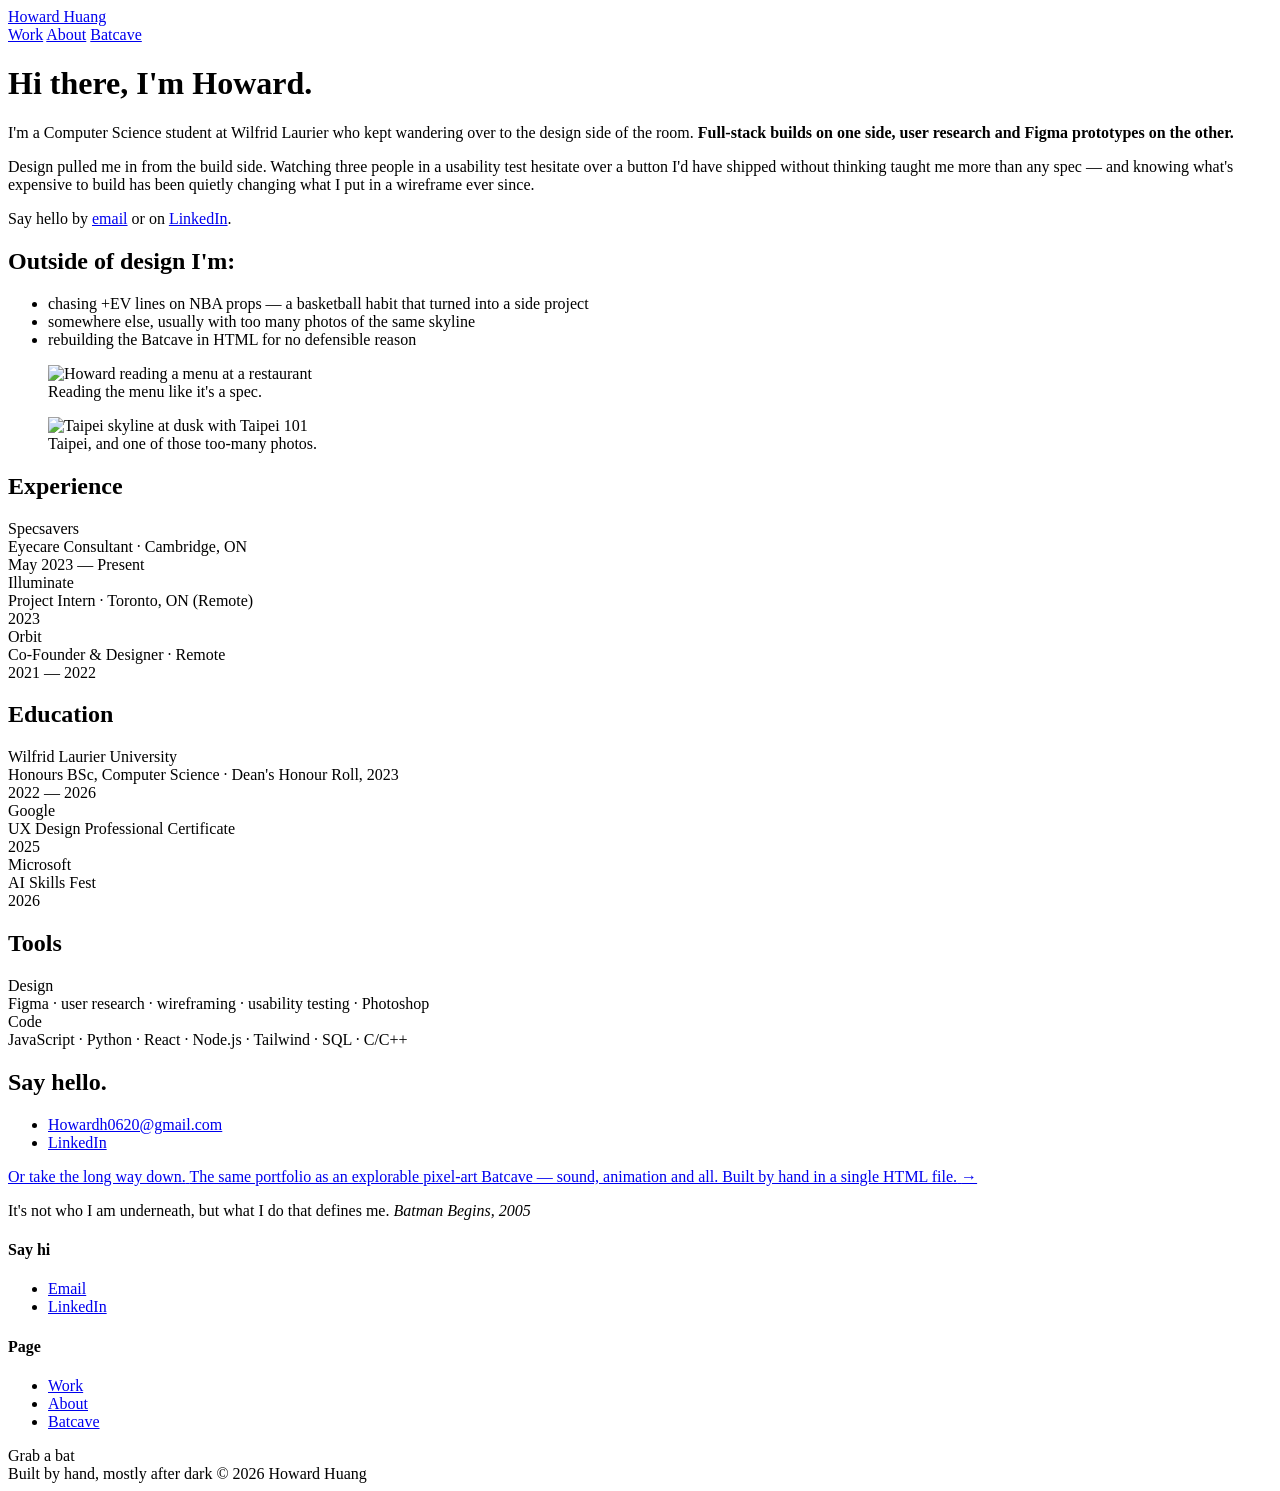
==== about.html @ 3727159d "Add files via upload" ====
<!DOCTYPE html>
<html lang="en">
<head>
<meta charset="UTF-8">
<meta name="viewport" content="width=device-width, initial-scale=1.0, viewport-fit=cover">
<title>About — Howard Huang</title>
<meta name="description" content="About Howard Huang — Computer Science student at Wilfrid Laurier, designing and building at the overlap. Experience, education and what I do outside of design.">
<script>try{if(sessionStorage.getItem('batwipe')==='1'&&!matchMedia('(prefers-reduced-motion: reduce)').matches)document.documentElement.classList.add('bat-in')}catch(e){}</script>
<link rel="stylesheet" href="assets/site.css">
</head>
<body>

<header class="site-head">
  <div class="wrap">
    <a class="brand" href="index.html">Howard Huang</a>
    <nav class="nav">
      <a href="index.html">Work</a>
      <a href="about.html" aria-current="page">About</a>
      <a class="bat-toggle" href="batcave.html" data-bat><i class="bat" aria-hidden="true"></i>Batcave</a>
    </nav>
  </div>
</header>

<main>

  <div class="wrap hero about-hero">
   <div class="about-copy">
    <h1 class="greet">Hi there, I'm Howard.</h1>
    <div class="prose">
      <p>
        I'm a Computer Science student at Wilfrid Laurier who kept wandering over to the
        design side of the room. <b>Full-stack builds on one side, user research and Figma
        prototypes on the other.</b>
      </p>
      <p>
        Design pulled me in from the build side. Watching three people in a usability test
        hesitate over a button I'd have shipped without thinking taught me more than any
        spec &mdash; and knowing what's expensive to build has been quietly changing what I
        put in a wireframe ever since.
      </p>
      <p>
        Say hello by <a href="mailto:Howardh0620@gmail.com">email</a> or on
        <a href="#" data-link="linkedin">LinkedIn</a>.
      </p>
    </div>

    <h2 class="aside-label">Outside of design I'm:</h2>
    <ul class="doing">
      <li><i class="bat" aria-hidden="true"></i>chasing +EV lines on NBA props &mdash; a basketball habit that turned into a side project</li>
      <li><i class="bat" aria-hidden="true"></i>somewhere else, usually with too many photos of the same skyline</li>
      <li><i class="bat" aria-hidden="true"></i>rebuilding the Batcave in HTML for no defensible reason</li>
    </ul>
   </div>

    <div class="about-photos">
      <figure class="snap snap-a">
        <span class="pin"></span>
        <img src="assets/work/howard-1.jpg" alt="Howard reading a menu at a restaurant">
        <figcaption>Reading the menu like it's a spec.</figcaption>
      </figure>
      <figure class="snap snap-b">
        <span class="pin"></span>
        <img src="assets/work/howard-2.jpg" alt="Taipei skyline at dusk with Taipei 101">
        <figcaption>Taipei, and one of those too-many photos.</figcaption>
      </figure>
    </div>
  </div>

  <section>
    <div class="wrap">
      <div class="sec-head"><h2 class="sec-title">Experience</h2></div>
      <div class="tl">
        <div class="tl-row">
          <div><div class="tl-org">Specsavers</div><div class="tl-role">Eyecare Consultant &middot; Cambridge, ON</div></div>
          <div class="tl-when">May 2023 &mdash; Present</div>
        </div>
        <div class="tl-row">
          <div><div class="tl-org">Illuminate</div><div class="tl-role">Project Intern &middot; Toronto, ON (Remote)</div></div>
          <div class="tl-when">2023</div>
        </div>
        <div class="tl-row">
          <div><div class="tl-org">Orbit</div><div class="tl-role">Co-Founder &amp; Designer &middot; Remote</div></div>
          <div class="tl-when">2021 &mdash; 2022</div>
        </div>
      </div>
    </div>
  </section>

  <section>
    <div class="wrap">
      <div class="sec-head"><h2 class="sec-title">Education</h2></div>
      <div class="tl">
        <div class="tl-row">
          <div><div class="tl-org">Wilfrid Laurier University</div><div class="tl-role">Honours BSc, Computer Science &middot; Dean's Honour Roll, 2023</div></div>
          <div class="tl-when">2022 &mdash; 2026</div>
        </div>
        <div class="tl-row">
          <div><div class="tl-org">Google</div><div class="tl-role">UX Design Professional Certificate</div></div>
          <div class="tl-when">2025</div>
        </div>
        <div class="tl-row">
          <div><div class="tl-org">Microsoft</div><div class="tl-role">AI Skills Fest</div></div>
          <div class="tl-when">2026</div>
        </div>
      </div>
    </div>
  </section>

  <section>
    <div class="wrap">
      <div class="sec-head"><h2 class="sec-title">Tools</h2></div>
      <div class="tl">
        <div class="tl-row">
          <div><div class="tl-org">Design</div><div class="tl-role">Figma &middot; user research &middot; wireframing &middot; usability testing &middot; Photoshop</div></div>
        </div>
        <div class="tl-row">
          <div><div class="tl-org">Code</div><div class="tl-role">JavaScript &middot; Python &middot; React &middot; Node.js &middot; Tailwind &middot; SQL &middot; C/C++</div></div>
        </div>
      </div>
    </div>
  </section>


  <section class="contact">
    <div class="wrap">
      <h2>Say hello.</h2>
      <ul class="links">
        <li><a href="mailto:Howardh0620@gmail.com">Howardh0620@gmail.com</a></li>
        <li><a href="#" data-link="linkedin">LinkedIn</a></li>
      </ul>

      <a class="cave-card" href="batcave.html" data-bat>
        <span class="sigil"><i class="bat" aria-hidden="true"></i></span>
        <span>
          <span class="t">Or take the long way down.</span>
          <span class="d">The same portfolio as an explorable pixel-art Batcave &mdash;
            sound, animation and all. Built by hand in a single HTML file.</span>
        </span>
        <span class="arrow">&rarr;</span>
      </a>
    </div>
  </section>
</main>

<footer class="site-foot">
  <div class="wrap">
    <div class="foot-top">
      <p class="creed">
        It's not who I am underneath, but what I do that defines me.
        <cite>Batman Begins, 2005</cite>
      </p>
      <div class="foot-col">
        <h4>Say hi</h4>
        <ul>
          <li><a href="mailto:Howardh0620@gmail.com">Email</a></li>
          <li><a href="#" data-link="linkedin">LinkedIn</a></li>
        </ul>
      </div>
      <div class="foot-col">
        <h4>Page</h4>
        <ul>
          <li><a href="index.html">Work</a></li>
          <li><a href="about.html">About</a></li>
          <li><a href="batcave.html" data-bat>Batcave</a></li>
        </ul>
      </div>
    </div>
  </div>

  <div class="swarm" aria-hidden="true">
      <span class="swarm-hint">Grab a bat</span>
      <i style="left:25.3%;top:33.4%;width:18px;height:8px;color:var(--text-3);opacity:0.79;--d:22.1s;--delay:-18.4s;--dx:-25px;--dy:9px;--r:7.7deg;--r2:-7.0deg"></i>
      <i style="left:86.6%;top:13.3%;width:9px;height:4px;color:var(--acid);opacity:0.75;--d:16.7s;--delay:-2.0s;--dx:-11px;--dy:-20px;--r:6.5deg;--r2:-2.6deg"></i>
      <i style="left:88.1%;top:66.8%;width:11px;height:5px;color:var(--ice);opacity:0.70;--d:12.1s;--delay:-12.4s;--dx:2px;--dy:-12px;--r:-10.3deg;--r2:13.2deg"></i>
      <i style="left:20.9%;top:21.7%;width:9px;height:4px;color:var(--ice);opacity:0.75;--d:15.3s;--delay:-19.2s;--dx:8px;--dy:20px;--r:-8.3deg;--r2:12.3deg"></i>
      <i style="left:19.7%;top:83.1%;width:22px;height:10px;color:var(--acid);opacity:0.46;--d:16.4s;--delay:-3.3s;--dx:-17px;--dy:-4px;--r:-12.2deg;--r2:-5.6deg"></i>
      <i style="left:56.7%;top:52.9%;width:18px;height:8px;color:var(--text-3);opacity:0.48;--d:15.6s;--delay:-16.4s;--dx:4px;--dy:0px;--r:-8.8deg;--r2:-0.8deg"></i>
      <i style="left:6.4%;top:84.0%;width:11px;height:5px;color:var(--signal);opacity:0.79;--d:16.4s;--delay:-8.1s;--dx:9px;--dy:6px;--r:-3.7deg;--r2:2.2deg"></i>
      <i style="left:44.0%;top:62.0%;width:9px;height:4px;color:var(--crimson);opacity:0.80;--d:13.9s;--delay:-15.1s;--dx:26px;--dy:9px;--r:-4.4deg;--r2:-4.1deg"></i>
      <i style="left:24.8%;top:42.0%;width:18px;height:8px;color:var(--crimson);opacity:0.69;--d:23.0s;--delay:-17.2s;--dx:-24px;--dy:7px;--r:12.5deg;--r2:-11.4deg"></i>
      <i style="left:49.7%;top:33.7%;width:13px;height:6px;color:var(--ice);opacity:0.48;--d:24.9s;--delay:-10.9s;--dx:-7px;--dy:0px;--r:-5.4deg;--r2:8.4deg"></i>
      <i style="left:15.1%;top:60.5%;width:22px;height:10px;color:var(--acid);opacity:0.38;--d:11.7s;--delay:-19.7s;--dx:8px;--dy:5px;--r:-13.1deg;--r2:6.7deg"></i>
      <i style="left:79.5%;top:41.4%;width:13px;height:6px;color:var(--acid);opacity:0.38;--d:25.7s;--delay:-12.8s;--dx:25px;--dy:11px;--r:-4.6deg;--r2:-8.2deg"></i>
      <i style="left:54.6%;top:14.9%;width:22px;height:10px;color:var(--acid);opacity:0.36;--d:17.5s;--delay:-3.0s;--dx:0px;--dy:-2px;--r:-10.0deg;--r2:11.8deg"></i>
      <i style="left:82.0%;top:84.0%;width:18px;height:8px;color:var(--acid);opacity:0.80;--d:21.3s;--delay:-6.4s;--dx:-9px;--dy:-2px;--r:-0.8deg;--r2:11.3deg"></i>
      <i style="left:36.8%;top:85.0%;width:9px;height:4px;color:var(--ice);opacity:0.63;--d:18.5s;--delay:-6.8s;--dx:-21px;--dy:11px;--r:-6.4deg;--r2:7.9deg"></i>
      <i style="left:48.8%;top:9.2%;width:26px;height:11px;color:var(--violet);opacity:0.66;--d:21.0s;--delay:-15.2s;--dx:-3px;--dy:15px;--r:5.7deg;--r2:-6.1deg"></i>
      <i style="left:26.2%;top:84.4%;width:15px;height:7px;color:var(--text-3);opacity:0.45;--d:25.2s;--delay:-13.0s;--dx:11px;--dy:-20px;--r:-0.7deg;--r2:7.7deg"></i>
      <i style="left:64.8%;top:42.0%;width:13px;height:6px;color:var(--crimson);opacity:0.64;--d:23.0s;--delay:-7.0s;--dx:15px;--dy:2px;--r:6.7deg;--r2:9.2deg"></i>
      <i style="left:88.6%;top:18.1%;width:13px;height:6px;color:var(--text-3);opacity:0.53;--d:16.5s;--delay:-6.7s;--dx:-17px;--dy:13px;--r:13.4deg;--r2:-8.4deg"></i>
      <i style="left:90.1%;top:43.1%;width:13px;height:6px;color:var(--text-3);opacity:0.34;--d:21.1s;--delay:-8.3s;--dx:13px;--dy:17px;--r:0.5deg;--r2:12.2deg"></i>
      <i style="left:60.3%;top:67.5%;width:13px;height:6px;color:var(--text-3);opacity:0.44;--d:25.9s;--delay:-3.9s;--dx:11px;--dy:8px;--r:3.5deg;--r2:-8.9deg"></i>
      <i style="left:66.2%;top:55.7%;width:26px;height:11px;color:var(--signal);opacity:0.81;--d:25.7s;--delay:-3.3s;--dx:-18px;--dy:-13px;--r:-5.1deg;--r2:-8.9deg"></i>
      <i style="left:53.1%;top:38.1%;width:11px;height:5px;color:var(--violet);opacity:0.50;--d:20.2s;--delay:-11.8s;--dx:-11px;--dy:3px;--r:-14.0deg;--r2:-2.6deg"></i>
      <i style="left:82.3%;top:75.0%;width:13px;height:6px;color:var(--text-3);opacity:0.73;--d:16.6s;--delay:-0.7s;--dx:13px;--dy:-1px;--r:-11.3deg;--r2:1.3deg"></i>
      <i style="left:91.4%;top:28.0%;width:13px;height:6px;color:var(--violet);opacity:0.73;--d:17.3s;--delay:-16.3s;--dx:15px;--dy:14px;--r:-3.7deg;--r2:-10.0deg"></i>
      <i style="left:37.4%;top:43.1%;width:18px;height:8px;color:var(--ice);opacity:0.80;--d:20.1s;--delay:-7.0s;--dx:16px;--dy:-20px;--r:-3.3deg;--r2:-4.9deg"></i>
      <i style="left:52.2%;top:30.7%;width:18px;height:8px;color:var(--crimson);opacity:0.50;--d:17.5s;--delay:-4.5s;--dx:-8px;--dy:10px;--r:13.2deg;--r2:-3.4deg"></i>
      <i style="left:87.8%;top:52.9%;width:26px;height:11px;color:var(--violet);opacity:0.69;--d:15.5s;--delay:-5.0s;--dx:-25px;--dy:0px;--r:12.5deg;--r2:-5.4deg"></i>
      <i style="left:14.6%;top:5.9%;width:13px;height:6px;color:var(--text-3);opacity:0.62;--d:17.7s;--delay:-5.9s;--dx:24px;--dy:-12px;--r:9.2deg;--r2:-13.6deg"></i>
      <i style="left:54.2%;top:24.0%;width:18px;height:8px;color:var(--acid);opacity:0.71;--d:14.7s;--delay:-5.4s;--dx:-17px;--dy:-2px;--r:-5.8deg;--r2:3.0deg"></i>
      <i style="left:50.2%;top:74.8%;width:15px;height:7px;color:var(--text-3);opacity:0.77;--d:11.2s;--delay:-2.5s;--dx:-8px;--dy:14px;--r:5.8deg;--r2:3.2deg"></i>
      <i style="left:51.3%;top:42.1%;width:22px;height:10px;color:var(--violet);opacity:0.65;--d:23.2s;--delay:-2.6s;--dx:-26px;--dy:-4px;--r:1.5deg;--r2:5.2deg"></i>
      <i style="left:85.4%;top:48.7%;width:9px;height:4px;color:var(--signal);opacity:0.52;--d:23.1s;--delay:-11.9s;--dx:18px;--dy:20px;--r:4.2deg;--r2:10.0deg"></i>
      <i style="left:37.6%;top:36.1%;width:26px;height:11px;color:var(--text-3);opacity:0.40;--d:15.4s;--delay:-16.6s;--dx:-22px;--dy:-1px;--r:9.4deg;--r2:5.4deg"></i>
  </div>

  <div class="wrap">
    <div class="foot-base">
      <span>Built by hand, mostly after dark</span>
      <span>&copy; 2026 Howard Huang</span>
    </div>
  </div>
</footer>

<script>
/* case board — string the pins together, then draw the thread in */
(function(){
  var board = document.getElementById('board');
  if (!board) return;
  var svg  = board.querySelector('.threads');
  var line = svg && svg.querySelector('path');
  if (!line) return;

  function draw(){
    var b = board.getBoundingClientRect();
    if (!b.width) return;
    var pins = board.querySelectorAll('.pin');
    if (pins.length < 2) return;
    var pts = [];
    for (var i = 0; i < pins.length; i++){
      var r = pins[i].getBoundingClientRect();
      pts.push([ r.left + r.width / 2 - b.left, r.top + r.height / 2 - b.top ]);
    }
    /* string sags between pins instead of running taut */
    var d = 'M' + pts[0][0].toFixed(1) + ' ' + pts[0][1].toFixed(1);
    for (var j = 1; j < pts.length; j++){
      var a = pts[j - 1], c = pts[j];
      var dx = c[0] - a[0], dy = c[1] - a[1];
      var sag = Math.min(Math.sqrt(dx * dx + dy * dy) * 0.11, 46);
      d += ' Q' + ((a[0] + c[0]) / 2).toFixed(1) + ' ' +
                  ((a[1] + c[1]) / 2 + sag).toFixed(1) + ' ' +
                  c[0].toFixed(1) + ' ' + c[1].toFixed(1);
    }
    svg.setAttribute('viewBox', '0 0 ' + b.width.toFixed(1) + ' ' + b.height.toFixed(1));
    line.setAttribute('d', d);
    line.style.setProperty('--len', line.getTotalLength().toFixed(0));
    board.classList.add('threaded');
  }

  if (document.readyState === 'complete') draw();
  else addEventListener('load', draw);
  if (document.fonts && document.fonts.ready) document.fonts.ready.then(draw);

  var t;
  addEventListener('resize', function(){ clearTimeout(t); t = setTimeout(draw, 140); }, { passive:true });
})();
</script>
<script src="assets/site.js"></script>
</body>
</html>
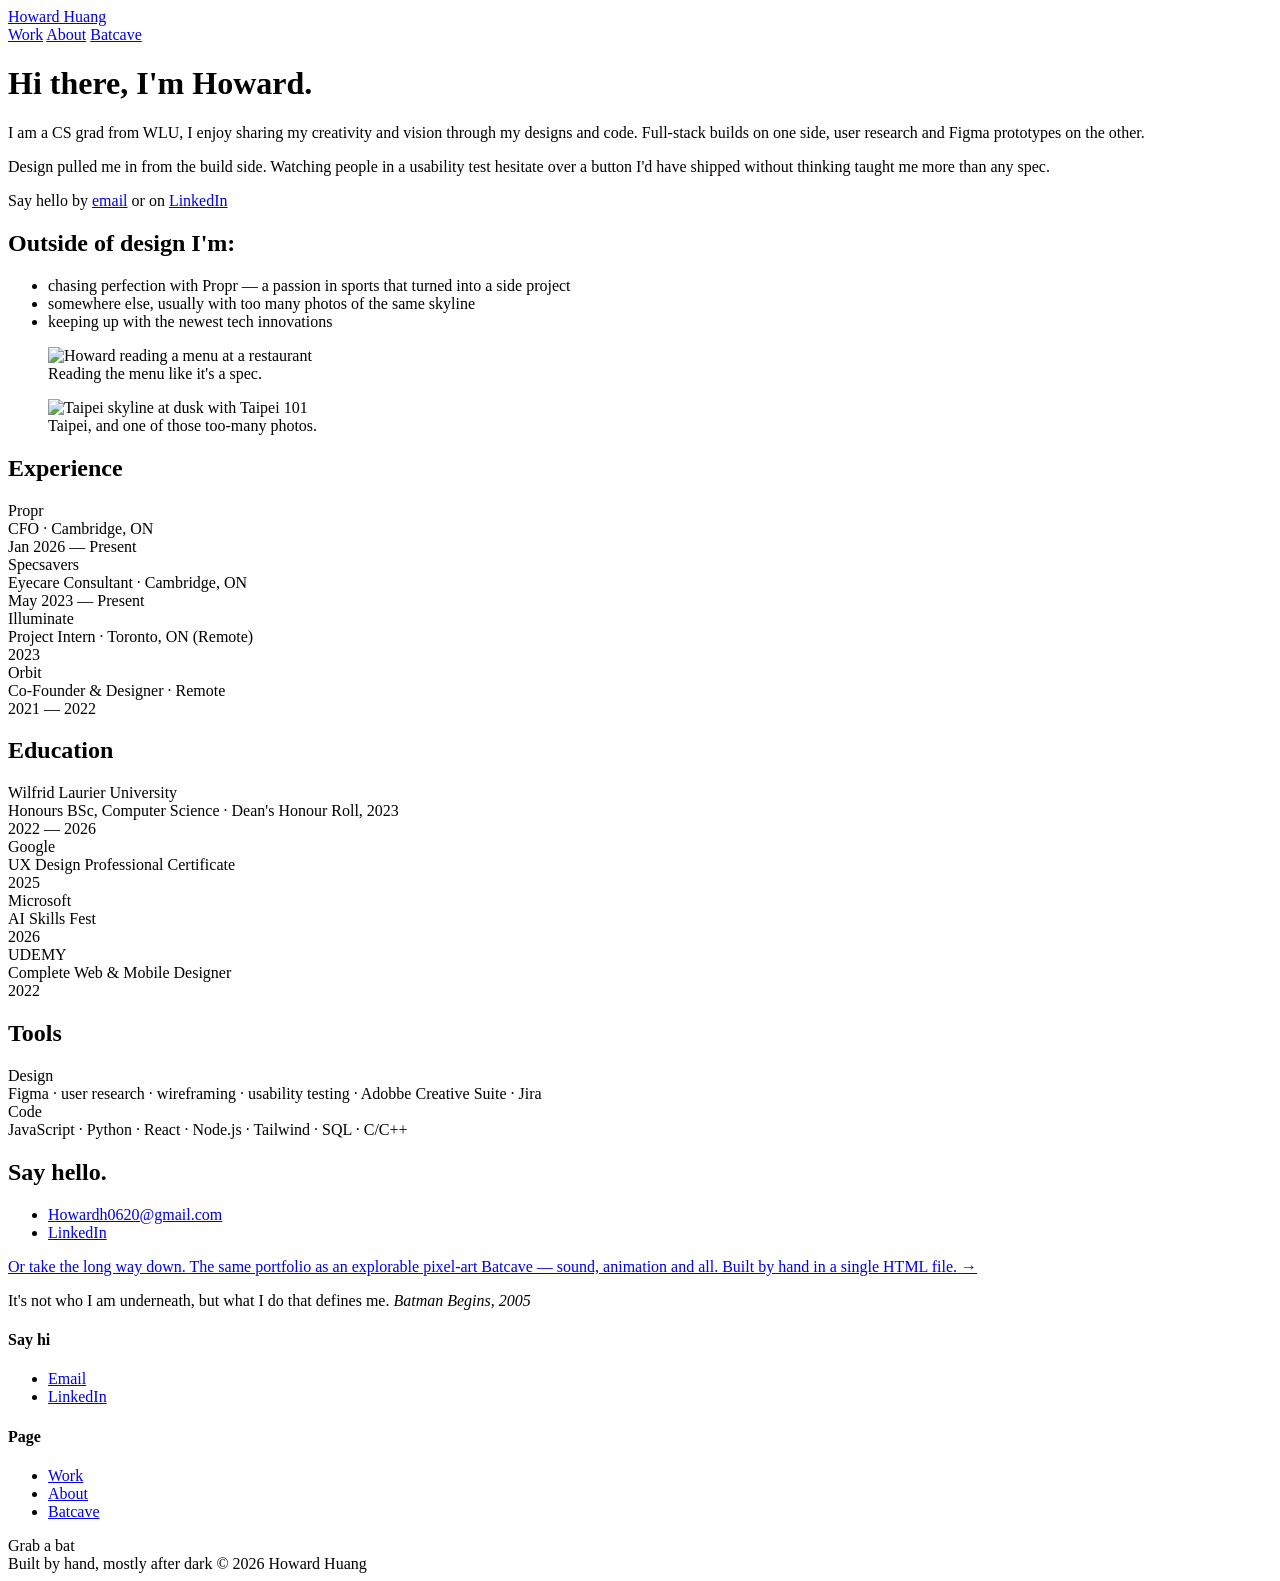
==== commit e457256d: "Update about.html" ====
--- a/about.html
+++ b/about.html
@@ -28,27 +28,25 @@
     <h1 class="greet">Hi there, I'm Howard.</h1>
     <div class="prose">
       <p>
-        I'm a Computer Science student at Wilfrid Laurier who kept wandering over to the
-        design side of the room. <b>Full-stack builds on one side, user research and Figma
-        prototypes on the other.</b>
+        I am a CS grad from WLU, I enjoy sharing my creativity and vision through my designs and code.
+        Full-stack builds on one side, user research and Figma prototypes on the other.
       </p>
       <p>
-        Design pulled me in from the build side. Watching three people in a usability test
+        Design pulled me in from the build side. Watching people in a usability test
         hesitate over a button I'd have shipped without thinking taught me more than any
-        spec &mdash; and knowing what's expensive to build has been quietly changing what I
-        put in a wireframe ever since.
+        spec.
       </p>
       <p>
         Say hello by <a href="mailto:Howardh0620@gmail.com">email</a> or on
-        <a href="#" data-link="linkedin">LinkedIn</a>.
+        <a href="https://www.linkedin.com/in/howard-huang0620/" target="_blank" rel="noopener" data-link="linkedin">LinkedIn</a>
       </p>
     </div>
 
     <h2 class="aside-label">Outside of design I'm:</h2>
     <ul class="doing">
-      <li><i class="bat" aria-hidden="true"></i>chasing +EV lines on NBA props &mdash; a basketball habit that turned into a side project</li>
+      <li><i class="bat" aria-hidden="true"></i>chasing perfection with Propr &mdash; a passion in sports that turned into a side project</li>
       <li><i class="bat" aria-hidden="true"></i>somewhere else, usually with too many photos of the same skyline</li>
-      <li><i class="bat" aria-hidden="true"></i>rebuilding the Batcave in HTML for no defensible reason</li>
+      <li><i class="bat" aria-hidden="true"></i>keeping up with the newest tech innovations</li>
     </ul>
    </div>
 
@@ -71,6 +69,10 @@
       <div class="sec-head"><h2 class="sec-title">Experience</h2></div>
       <div class="tl">
         <div class="tl-row">
+          <div><div class="tl-org">Propr</div><div class="tl-role">CFO &middot; Cambridge, ON</div></div>
+          <div class="tl-when">Jan 2026 &mdash; Present</div>
+        </div>
+        <div class="tl-row">
           <div><div class="tl-org">Specsavers</div><div class="tl-role">Eyecare Consultant &middot; Cambridge, ON</div></div>
           <div class="tl-when">May 2023 &mdash; Present</div>
         </div>
@@ -102,6 +104,10 @@
           <div><div class="tl-org">Microsoft</div><div class="tl-role">AI Skills Fest</div></div>
           <div class="tl-when">2026</div>
         </div>
+        <div class="tl-row">
+          <div><div class="tl-org">UDEMY</div><div class="tl-role">Complete Web & Mobile Designer</div></div>
+          <div class="tl-when">2022</div>
+        </div>
       </div>
     </div>
   </section>
@@ -111,7 +117,7 @@
       <div class="sec-head"><h2 class="sec-title">Tools</h2></div>
       <div class="tl">
         <div class="tl-row">
-          <div><div class="tl-org">Design</div><div class="tl-role">Figma &middot; user research &middot; wireframing &middot; usability testing &middot; Photoshop</div></div>
+          <div><div class="tl-org">Design</div><div class="tl-role">Figma &middot; user research &middot; wireframing &middot; usability testing &middot; Adobbe Creative Suite &middot; Jira</div></div>
         </div>
         <div class="tl-row">
           <div><div class="tl-org">Code</div><div class="tl-role">JavaScript &middot; Python &middot; React &middot; Node.js &middot; Tailwind &middot; SQL &middot; C/C++</div></div>
@@ -126,7 +132,7 @@
       <h2>Say hello.</h2>
       <ul class="links">
         <li><a href="mailto:Howardh0620@gmail.com">Howardh0620@gmail.com</a></li>
-        <li><a href="#" data-link="linkedin">LinkedIn</a></li>
+        <li><a href="https://www.linkedin.com/in/howard-huang0620/" target="_blank" rel="noopener" data-link="linkedin">LinkedIn</a></li>
       </ul>
 
       <a class="cave-card" href="batcave.html" data-bat>
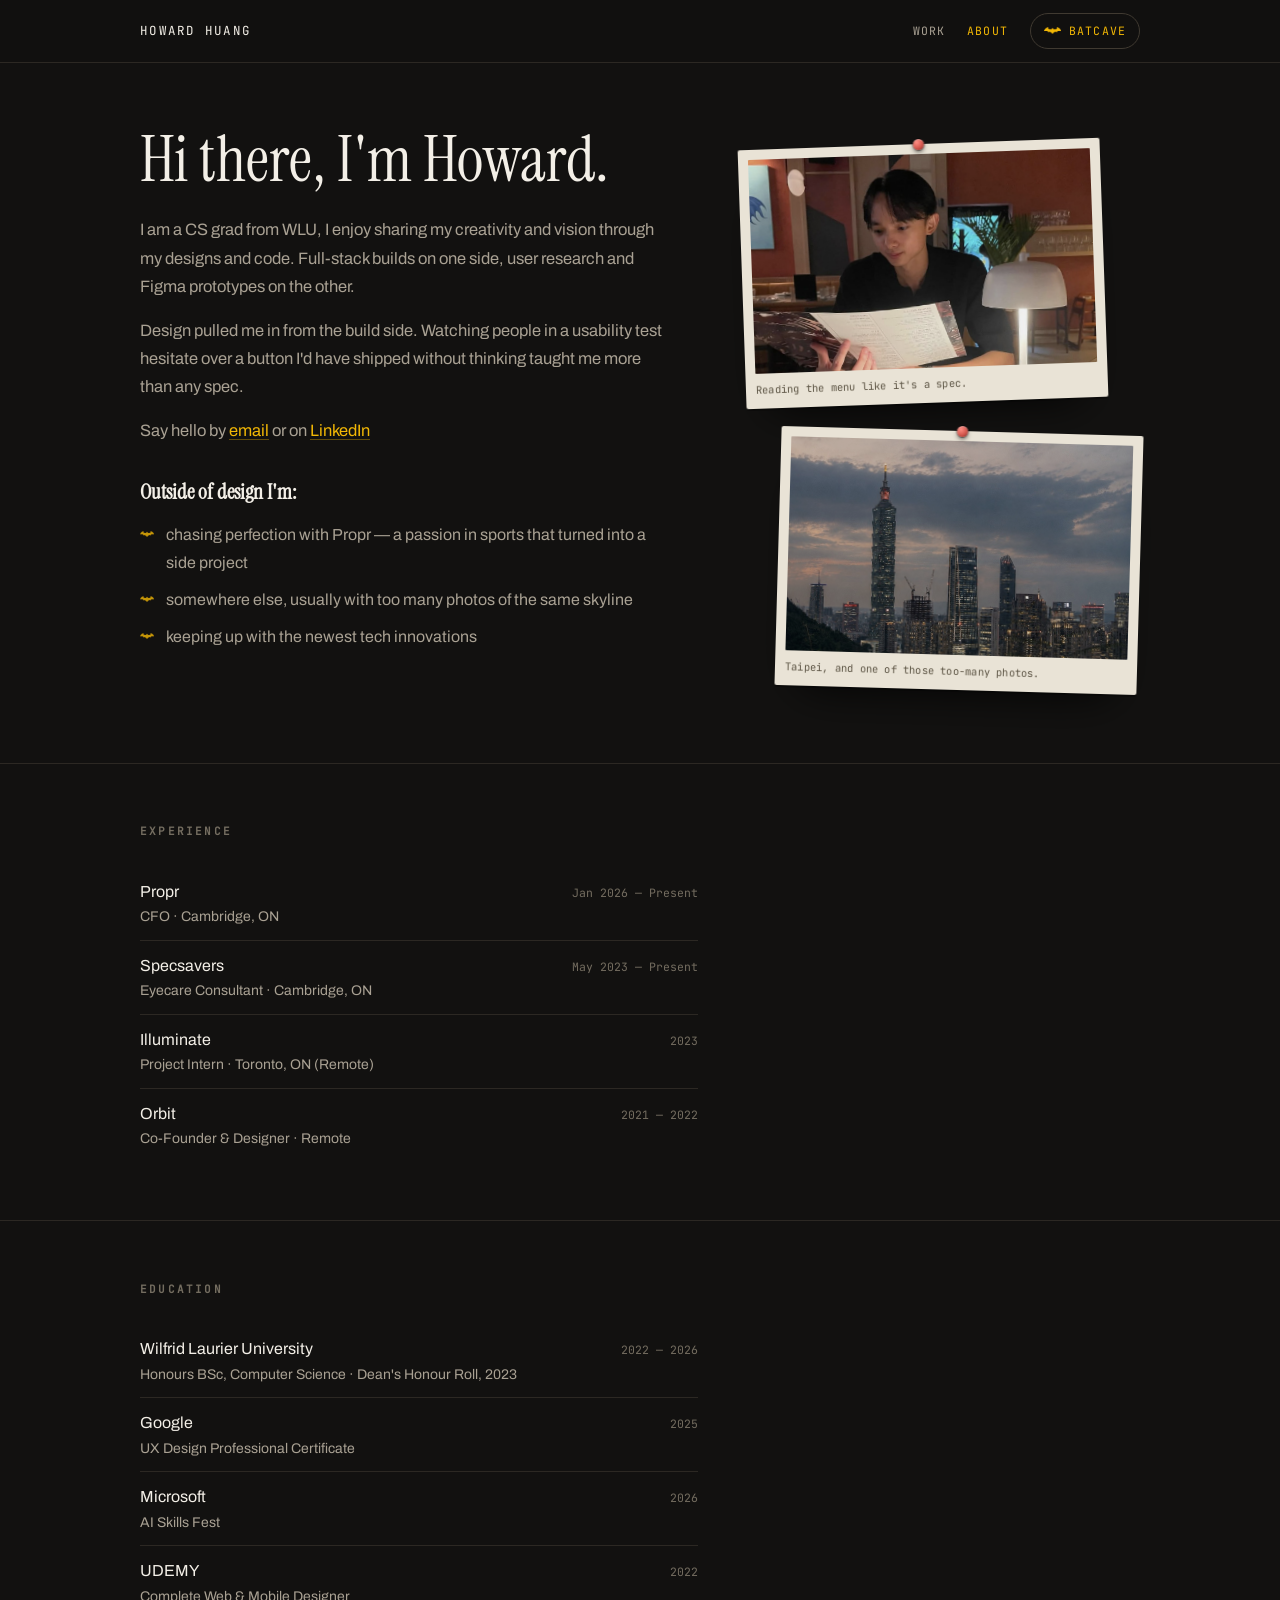
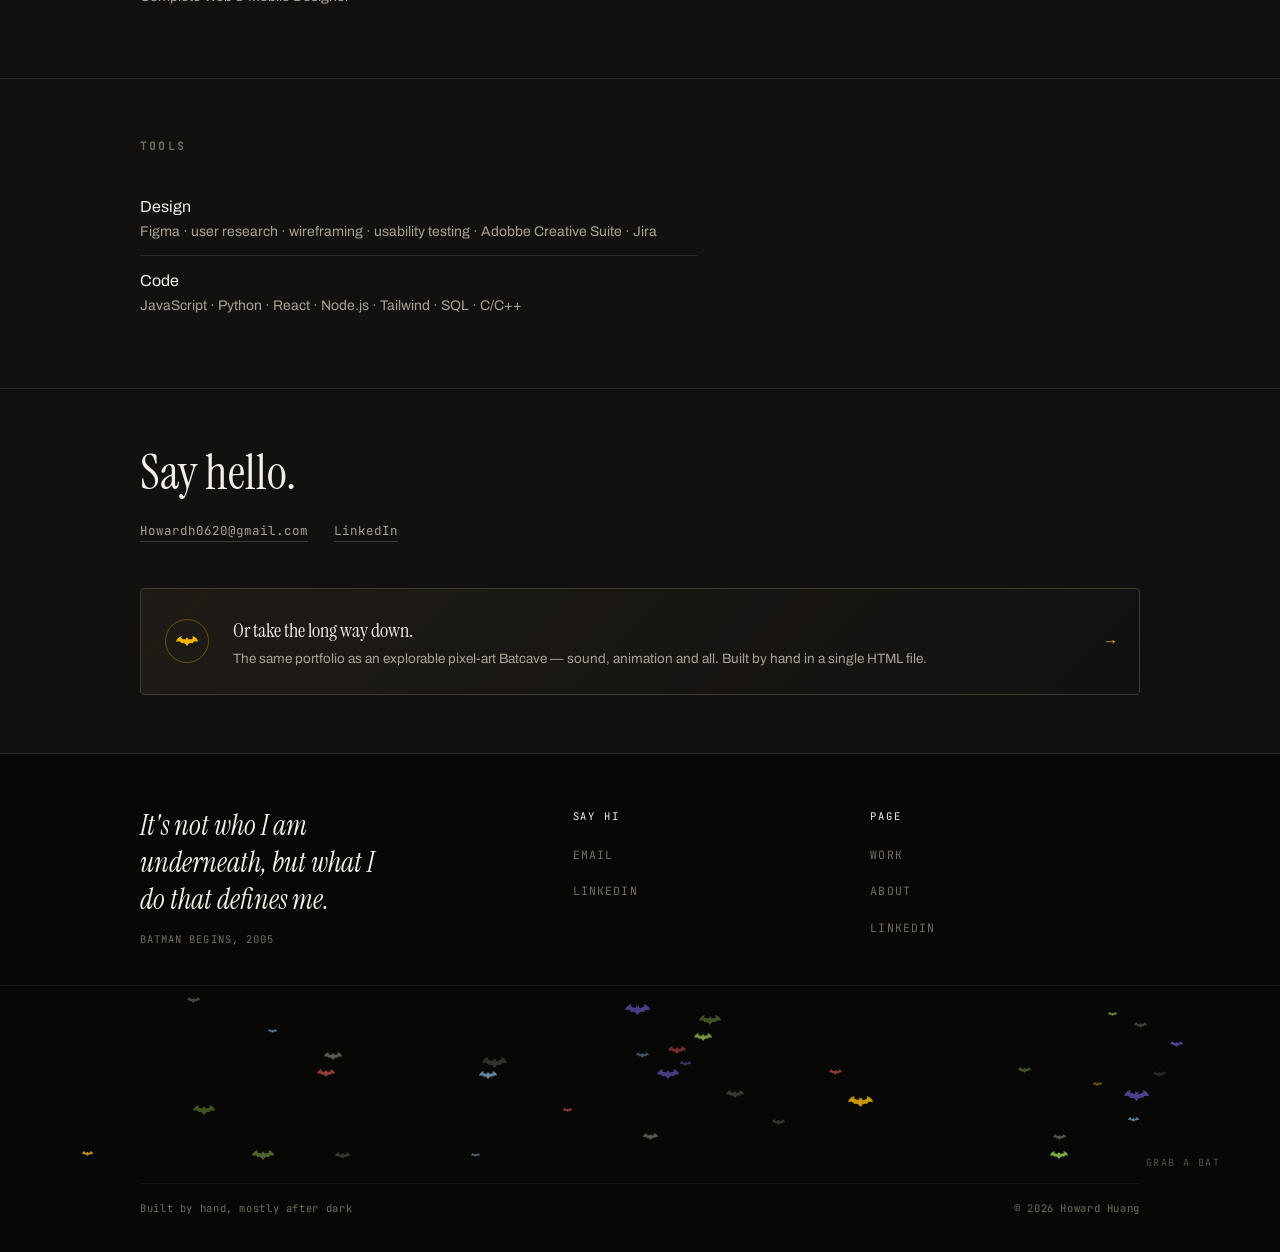
==== commit d92606c0: "Update about.html" ====
--- a/about.html
+++ b/about.html
@@ -7,6 +7,8 @@
 <meta name="description" content="About Howard Huang — Computer Science student at Wilfrid Laurier, designing and building at the overlap. Experience, education and what I do outside of design.">
 <script>try{if(sessionStorage.getItem('batwipe')==='1'&&!matchMedia('(prefers-reduced-motion: reduce)').matches)document.documentElement.classList.add('bat-in')}catch(e){}</script>
 <link rel="stylesheet" href="assets/site.css">
+<link rel="icon" type="image/png" sizes="32x32" href="assets/ui/favicon-32.png">
+<link rel="apple-touch-icon" sizes="180x180" href="assets/ui/favicon-180.png">
 </head>
 <body>
 
@@ -167,7 +169,7 @@
         <ul>
           <li><a href="index.html">Work</a></li>
           <li><a href="about.html">About</a></li>
-          <li><a href="batcave.html" data-bat>Batcave</a></li>
+          <li><a href="https://www.linkedin.com/in/howard-huang0620/" target="_blank" rel="noopener" data-link="linkedin">LinkedIn</a></li>
         </ul>
       </div>
     </div>
--- a/assets/site.css
+++ b/assets/site.css
@@ -0,0 +1,1405 @@
+/* ============================================================
+   Howard Huang — standard view
+   Gotham case board: warm charcoal, pinned notes, bold flats.
+   ============================================================ */
+
+@font-face{font-family:'Archivo';font-style:normal;font-weight:400;font-display:swap;src:url('fonts/archivo-latin-400-normal.woff2') format('woff2');}
+@font-face{font-family:'Archivo';font-style:normal;font-weight:500;font-display:swap;src:url('fonts/archivo-latin-500-normal.woff2') format('woff2');}
+@font-face{font-family:'Archivo';font-style:normal;font-weight:600;font-display:swap;src:url('fonts/archivo-latin-600-normal.woff2') format('woff2');}
+@font-face{font-family:'Archivo';font-style:normal;font-weight:700;font-display:swap;src:url('fonts/archivo-latin-700-normal.woff2') format('woff2');}
+@font-face{font-family:'JetBrains Mono';font-style:normal;font-weight:400;font-display:swap;src:url('fonts/jetbrains-mono-latin-400-normal.woff2') format('woff2');}
+@font-face{font-family:'Instrument Serif';font-style:normal;font-weight:400;font-display:swap;src:url('fonts/instrument-serif-latin-400-normal.woff2') format('woff2');}
+@font-face{font-family:'Instrument Serif';font-style:italic;font-weight:400;font-display:swap;src:url('fonts/instrument-serif-latin-400-italic.woff2') format('woff2');}
+
+:root{
+  --bg:      #121110;
+  --bg-deep: #070706;
+  --bg-1:    #1A1816;
+  --line:    #2C2823;
+  --line-2:  #403A31;
+  --text:    #F3EFE7;
+  --text-2:  #A9A193;
+  --text-3:  #746D60;
+
+  --signal:  #F2B705;   /* bat-signal amber */
+  --violet:  #6B5BC4;
+  --acid:    #9FD356;
+  --crimson: #D4574E;
+  --ice:     #7FA8C9;
+
+  --serif: 'Instrument Serif', Georgia, 'Times New Roman', serif;
+  --sans:  'Archivo', system-ui, -apple-system, sans-serif;
+  --mono:  'JetBrains Mono', ui-monospace, monospace;
+
+  --gut: clamp(22px, 5vw, 60px);
+  --max: 1120px;
+}
+
+*{ box-sizing:border-box; }
+html{ -webkit-text-size-adjust:100%; scroll-behavior:smooth; }
+@media (prefers-reduced-motion: reduce){
+  html{ scroll-behavior:auto; }
+  *{ animation-duration:.01ms !important; transition-duration:.01ms !important; }
+}
+
+body{
+  margin:0; background:var(--bg); color:var(--text);
+  font-family:var(--sans); font-size:16px; line-height:1.7;
+  -webkit-font-smoothing:antialiased; overflow-x:hidden;
+}
+
+/* ============================================================
+   THE SIGNAL — a searchlight that trails the cursor and throws
+   the emblem on the dark. Lerped in JS so it feels heavy.
+   ============================================================ */
+.signal{
+  position:fixed; inset:0; z-index:55;
+  pointer-events:none; overflow:hidden; contain:layout paint;
+}
+.signal > *{
+  position:absolute; left:0; top:0;
+  transform:translate3d(var(--x,50vw), var(--y,24vh), 0) translate(-50%,-50%);
+  will-change:transform;
+}
+/* the throw of light */
+.signal .beam{
+  width:clamp(320px,36vw,540px); aspect-ratio:1;
+  border-radius:50%;
+  background:radial-gradient(closest-side,
+      rgba(242,183,5,.150) 0%,  rgba(242,183,5,.092) 34%,
+      rgba(242,183,5,.042) 60%, rgba(242,183,5,.014) 82%,
+      rgba(242,183,5,0) 100%);
+  mix-blend-mode:screen;
+  animation:signal-arc 6.5s ease-in-out infinite;
+}
+/* the lens edge */
+.signal .lens{
+  width:clamp(196px,22vw,336px); aspect-ratio:1; border-radius:50%;
+  background:radial-gradient(closest-side,
+      rgba(242,183,5,.05) 0%, rgba(242,183,5,.03) 70%,
+      rgba(242,183,5,.055) 92%, rgba(242,183,5,0) 100%);
+  mix-blend-mode:screen;
+}
+/* the stencil, cut out of the beam and rimmed in light */
+.signal .emblem{
+  width:clamp(96px,10.5vw,158px); aspect-ratio:320/139; height:auto;
+  background:#8E8166; opacity:.5; mix-blend-mode:multiply;
+  filter:drop-shadow(0 0 7px rgba(242,183,5,.5))
+         drop-shadow(0 0 24px rgba(242,183,5,.2));
+  animation:signal-arc 6.5s ease-in-out infinite;
+}
+/* carbon-arc unsteadiness */
+@keyframes signal-arc{
+  0%,100%{ opacity:.9  }
+  31%    { opacity:1   }
+  44%    { opacity:.84 }
+  57%    { opacity:.97 }
+  78%    { opacity:.88 }
+}
+@media (hover:none){ .signal{ display:none; } }
+@media (prefers-reduced-motion:reduce){ .signal{ display:none; } }
+
+.wrap{
+  position:relative; z-index:1;
+  width:100%; max-width:var(--max); margin:0 auto; padding:0 var(--gut);
+}
+.wrap.narrow{ max-width:760px; }
+
+a{ color:inherit; }
+::selection{ background:rgba(242,183,5,.28); }
+:focus-visible{ outline:2px solid var(--signal); outline-offset:3px; border-radius:2px; }
+
+/* ---------- header ---------- */
+.site-head{
+  position:sticky; top:0; z-index:40;
+  background:rgba(18,17,16,.86); backdrop-filter:blur(10px);
+  border-bottom:1px solid var(--line);
+}
+.site-head .wrap{ display:flex; align-items:center; gap:16px; height:62px; }
+.brand{
+  font-family:var(--mono); font-size:12.5px; letter-spacing:.1em;
+  text-transform:uppercase; text-decoration:none; color:var(--text); white-space:nowrap;
+}
+.nav{ margin-left:auto; display:flex; align-items:center; gap:22px; }
+.nav a{
+  font-family:var(--mono); font-size:11.5px; letter-spacing:.1em; text-transform:uppercase;
+  color:var(--text-2); text-decoration:none; transition:color .18s;
+}
+.nav a:hover, .nav a[aria-current="page"]{ color:var(--signal); }
+
+.bat-toggle{
+  display:inline-flex; align-items:center; gap:8px;
+  padding:7px 13px; border:1px solid var(--line-2); border-radius:999px;
+  color:var(--signal) !important; text-decoration:none;
+  font-family:var(--mono); font-size:11px; letter-spacing:.1em; text-transform:uppercase;
+  transition:border-color .2s, background .2s; white-space:nowrap;
+}
+.bat-toggle:hover{ border-color:var(--signal); background:rgba(242,183,5,.08); }
+
+.bat{
+  display:block; background:currentColor; flex:none;
+  -webkit-mask:url("[data-uri]") center/contain no-repeat;
+          mask:url("[data-uri]") center/contain no-repeat;
+}
+.bat-toggle .bat{ width:17px; height:8px; }
+
+@media (max-width:640px){
+  .nav{ gap:13px; }
+  .nav a{ font-size:10.5px; letter-spacing:.06em; }
+  .bat-toggle{ padding:6px 10px; gap:6px; }
+  .bat-toggle .bat{ width:14px; height:7px; }
+  .site-head .wrap{ height:56px; gap:10px; }
+  .brand{ font-size:11px; letter-spacing:.06em; }
+}
+@media (max-width:370px){ .nav a:not(.bat-toggle){ display:none; } }
+
+/* ============================================================
+   THE CASE BOARD — the hero. Papers pinned to a corkboard,
+   strung together, assembling themselves as the page lands.
+   ============================================================ */
+.board{
+  position:relative; overflow:clip;
+  margin:clamp(18px,3.4vh,34px) auto clamp(44px,8vh,82px);
+  padding:clamp(16px,2.2vw,26px) clamp(16px,2.2vw,26px) clamp(30px,4vw,46px);
+  background:
+    /* vignette */
+    radial-gradient(120% 90% at 50% -10%, rgba(242,183,5,.035), transparent 62%),
+    /* board weave */
+    repeating-linear-gradient(90deg, rgba(255,255,255,.016) 0 1px, transparent 1px 7px),
+    repeating-linear-gradient( 0deg, rgba(255,255,255,.016) 0 1px, transparent 1px 7px),
+    linear-gradient(170deg, #191714, #121110 58%, #0D0C0B);
+  border:1px solid var(--line);
+  border-radius:4px;
+  box-shadow:inset 0 1px 0 rgba(255,255,255,.035),
+             0 40px 90px -60px #000;
+}
+/* the rail across the top of the board */
+.board-rail{
+  display:flex; justify-content:space-between; align-items:center; gap:14px;
+  padding:0 2px clamp(16px,2vw,22px);
+  font-family:var(--mono); font-size:10.5px; letter-spacing:.17em;
+  text-transform:uppercase; color:var(--text-3);
+}
+.board-rail .rail-live{ display:inline-flex; align-items:center; gap:7px; color:var(--text-2); }
+.board-rail .rail-live i{
+  width:6px; height:6px; border-radius:50%; background:var(--signal); flex:none;
+  box-shadow:0 0 0 0 rgba(242,183,5,.5); animation:rail-pulse 2.6s ease-out infinite;
+}
+@keyframes rail-pulse{
+  0%  { box-shadow:0 0 0 0 rgba(242,183,5,.45) }
+  70% { box-shadow:0 0 0 7px rgba(242,183,5,0) }
+  100%{ box-shadow:0 0 0 0 rgba(242,183,5,0) }
+}
+
+.board-grid{
+  position:relative;
+  display:grid; grid-template-columns:repeat(12,1fr);
+  gap:clamp(14px,1.8vw,24px);
+  align-items:start;
+}
+
+/* ---- a pinned sheet ------------------------------------------------ */
+.pin-card{
+  position:relative; min-width:0;
+  padding:clamp(17px,2vw,26px);
+  border-radius:2px;
+  transform:rotate(var(--rot,0deg));
+  box-shadow:0 2px 0 rgba(0,0,0,.3), 0 22px 40px -26px rgba(0,0,0,.9);
+  animation:sheet-in .6s cubic-bezier(.2,.86,.3,1.03) both;
+  animation-delay:calc(var(--i,1) * .1s);
+}
+@keyframes sheet-in{
+  0%  { opacity:0; transform:translateY(-26px) rotate(0deg) scale(.985) }
+  64% { opacity:1; transform:translateY(3px) rotate(var(--rot,0deg)) scale(1.004) }
+  100%{ opacity:1; transform:translateY(0)   rotate(var(--rot,0deg)) scale(1) }
+}
+
+/* ---- the pin ------------------------------------------------------- */
+.pin{
+  position:absolute; top:-5px; left:50%; z-index:3;
+  width:11px; height:11px; border-radius:50%;
+  background:radial-gradient(circle at 34% 30%, #FF8E84, var(--crimson) 54%, #7E2B25);
+  box-shadow:0 1px 0 rgba(255,255,255,.3) inset,
+             0 3px 5px -1px rgba(0,0,0,.65),
+             0 0 0 1px rgba(0,0,0,.35);
+  transform:translateX(-50%);
+  animation:pin-drop .34s cubic-bezier(.3,1.6,.5,1) both;
+  animation-delay:calc(var(--i,1) * .1s + .3s);
+}
+@keyframes pin-drop{
+  0%  { opacity:0; transform:translateX(-50%) scale(0)   }
+  68% { opacity:1; transform:translateX(-50%) scale(1.34) }
+  100%{ opacity:1; transform:translateX(-50%) scale(1)   }
+}
+
+/* ---- the thread ---------------------------------------------------- */
+.threads{
+  position:absolute; left:0; top:0; width:100%; height:100%;
+  pointer-events:none; overflow:visible;
+}
+.threads path{
+  fill:none; stroke:rgba(206,84,75,.62); stroke-width:1.3;
+  stroke-linejoin:round; stroke-linecap:round;
+  filter:drop-shadow(0 2px 2px rgba(0,0,0,.6));
+  stroke-dasharray:var(--len,2400); stroke-dashoffset:var(--len,2400);
+}
+.board.threaded .threads path{ animation:thread-draw 1.15s ease-out .66s both; }
+@keyframes thread-draw{ to{ stroke-dashoffset:0 } }
+
+/* ---- labels shared by the sheets ----------------------------------- */
+.pin-card .label{
+  display:block; margin-bottom:11px;
+  font-family:var(--mono); font-size:10px; letter-spacing:.18em;
+  text-transform:uppercase;
+}
+
+/* ---- 1. the dossier ------------------------------------------------ */
+.c-dossier{
+  grid-column:1 / span 7; --rot:-1.15deg;
+  background:linear-gradient(168deg,#F6F1E4,#E6DFCE);
+  color:#17140F;
+}
+.c-dossier .pin{ left:13%; }
+.c-dossier .label{ color:#8A7F68; }
+.c-dossier h1{
+  font-family:var(--serif); font-weight:400;
+  font-size:clamp(34px,5.6vw,66px); line-height:.98;
+  letter-spacing:-.016em; margin:0 0 10px; color:#120F0B;
+}
+.c-dossier > p{
+  font-family:var(--serif); font-size:clamp(17px,1.95vw,24px);
+  line-height:1.34; margin:0; max-width:30ch; color:#2E2820;
+}
+.c-dossier .facts{
+  display:grid; grid-template-columns:repeat(3,minmax(0,1fr));
+  gap:10px 18px; margin:clamp(18px,2.4vw,26px) 0 0;
+  padding-top:clamp(14px,1.8vw,18px);
+  border-top:1px solid rgba(23,20,15,.16);
+}
+.c-dossier .facts dt{
+  font-family:var(--mono); font-size:9.5px; letter-spacing:.15em;
+  text-transform:uppercase; color:#9A8F77; margin:0 0 3px;
+}
+.c-dossier .facts dd{ margin:0; font-size:13px; line-height:1.35; color:#241F18; }
+
+/* ---- 2. the exhibit plate ------------------------------------------ */
+.c-plate{
+  grid-column:8 / span 5; --rot:2.3deg; margin-top:clamp(8px,2.6vw,30px);
+  background:#0B0A09; border:1px solid var(--line-2);
+  box-shadow:0 2px 0 rgba(0,0,0,.3), 0 26px 46px -28px rgba(0,0,0,.95);
+}
+.c-plate .pin{ left:80%; }
+.c-plate .plate-art{
+  display:grid; place-items:center; gap:14px;
+  aspect-ratio:16/10; border-radius:2px; text-decoration:none;
+  background:
+    radial-gradient(70% 90% at 50% 34%, rgba(242,183,5,.12), transparent 70%),
+    repeating-linear-gradient(0deg, rgba(255,255,255,.028) 0 1px, transparent 1px 4px),
+    #121110;
+  box-shadow:inset 0 0 0 1px rgba(255,255,255,.05);
+  transition:background .3s ease;
+}
+.c-plate .plate-art .bat{
+  width:min(52%,150px); height:auto; aspect-ratio:320/139; color:var(--signal);
+  filter:drop-shadow(0 0 14px rgba(242,183,5,.4));
+  transition:transform .4s cubic-bezier(.2,.9,.3,1), filter .3s ease;
+}
+.c-plate .plate-go{
+  font-family:var(--mono); font-size:10px; letter-spacing:.16em;
+  text-transform:uppercase; color:var(--text-3); transition:color .2s ease;
+}
+.c-plate .plate-art:hover .bat,
+.c-plate .plate-art:focus-visible .bat{
+  transform:scale(1.07);
+  filter:drop-shadow(0 0 22px rgba(242,183,5,.6));
+}
+.c-plate .plate-art:hover .plate-go,
+.c-plate .plate-art:focus-visible .plate-go{ color:var(--signal); }
+.c-plate .plate-cap{
+  display:block; margin-top:13px;
+  font-family:var(--mono); font-size:9.5px; letter-spacing:.14em;
+  text-transform:uppercase; color:var(--text-3);
+}
+
+/* ---- 3. the index card --------------------------------------------- */
+.c-now{
+  grid-column:1 / span 5; --rot:1.5deg; margin-top:calc(-1 * clamp(2px,.6vw,8px));
+  background:linear-gradient(170deg,#EFE9DA,#DED7C4); color:#1B1814;
+  background-image:
+    linear-gradient(170deg,#EFE9DA,#DED7C4),
+    repeating-linear-gradient(0deg, transparent 0 25px, rgba(27,24,20,.07) 25px 26px);
+  background-blend-mode:normal;
+}
+.c-now .pin{ left:16%; }
+.c-now .label{ color:#8A7F68; }
+.c-now > p{
+  margin:0; font-size:14.5px; line-height:1.6; color:#2A251D; max-width:34ch;
+}
+.c-now .live{
+  display:inline-flex; align-items:center; gap:7px; margin-top:14px;
+  font-family:var(--mono); font-size:10.5px; letter-spacing:.07em;
+  text-transform:uppercase; color:#3D6B35;
+}
+.c-now .live i{ width:7px; height:7px; border-radius:50%; background:#4E9440; flex:none; }
+
+/* ---- 4. the methods slip ------------------------------------------- */
+.c-methods{
+  grid-column:6 / span 7; --rot:-.85deg;
+  background:var(--bg-1); border:1px solid var(--line-2); color:var(--text);
+}
+.c-methods .pin{ left:86%; }
+.c-methods .label{ color:var(--text-3); }
+.c-methods ul{
+  list-style:none; margin:0; padding:0;
+  display:flex; flex-wrap:wrap; gap:7px;
+}
+.c-methods li{
+  font-family:var(--mono); font-size:11.5px; letter-spacing:.03em;
+  padding:6px 11px; border-radius:2px;
+  border:1px solid var(--line-2); color:var(--text-2);
+  background:rgba(255,255,255,.015);
+}
+
+/* ---- the stamp ----------------------------------------------------- */
+.stamp{
+  position:absolute; right:clamp(14px,3vw,46px); bottom:clamp(6px,1.4vw,18px);
+  z-index:4; pointer-events:none;
+  font-family:var(--mono); font-size:clamp(11px,1.3vw,15px);
+  letter-spacing:.2em; text-transform:uppercase;
+  color:rgba(206,84,75,.85);
+  padding:7px 14px; border:2px solid rgba(206,84,75,.7); border-radius:3px;
+  animation:stamp-thump .42s cubic-bezier(.3,1.3,.5,1) both; animation-delay:1.5s;
+}
+@keyframes stamp-thump{
+  0%  { opacity:0;   transform:rotate(-8deg) scale(2.1) }
+  62% { opacity:.95; transform:rotate(-8deg) scale(.94) }
+  100%{ opacity:.85; transform:rotate(-8deg) scale(1)   }
+}
+
+/* ---- responsive ---------------------------------------------------- */
+@media (max-width:920px){
+  .c-dossier{ grid-column:1 / span 12; --rot:-.8deg; }
+  .c-plate  { grid-column:1 / span 6;  --rot:1.7deg; margin-top:0; }
+  .c-now    { grid-column:7 / span 6;  --rot:-1.2deg; margin-top:0; }
+  .c-methods{ grid-column:1 / span 12; --rot:.6deg; }
+  .c-dossier .facts{ grid-template-columns:repeat(3,minmax(0,1fr)); }
+}
+@media (max-width:640px){
+  .board{ padding:clamp(13px,3vw,18px) clamp(13px,3vw,18px) 34px; }
+  .board-rail{ font-size:9.5px; letter-spacing:.13em; }
+  .c-plate  { grid-column:1 / span 12; --rot:1.2deg; }
+  .c-now    { grid-column:1 / span 12; --rot:-.9deg; }
+  .c-dossier .facts{ grid-template-columns:1fr 1fr; }
+  .threads{ display:none; }
+  .stamp{ position:static; display:block; width:max-content; margin:22px auto 0; }
+}
+@media (max-width:362px){
+  .c-dossier .facts{ grid-template-columns:1fr; }
+}
+@media (prefers-reduced-motion:reduce){
+  .pin-card, .pin, .stamp, .threads path, .board-rail .rail-live i{ animation:none; }
+  .threads path{ stroke-dashoffset:0; }
+  .stamp{ opacity:.85; transform:rotate(-8deg); }
+}}
+@media (max-width:560px){
+  .note{ padding:19px; }
+  .note::before, .note::after{ width:40px; height:14px; }
+  .note-main, .note-now, .note-doodle, .note-roles{
+    grid-column:1 / span 12; transform:rotate(0deg);
+  }
+  .note-doodle{ min-height:0; padding:16px; }
+  .note-doodle .bat{ width:46px; height:20px; }
+}
+
+/* ---------- sections ---------- */
+section{ padding:clamp(40px,6.5vh,70px) 0; border-top:1px solid var(--line); }
+.sec-head{
+  display:flex; align-items:baseline; justify-content:space-between;
+  gap:18px; margin-bottom:26px;
+}
+.sec-title{
+  font-family:var(--mono); font-size:11px; letter-spacing:.2em;
+  text-transform:uppercase; color:var(--text-3); margin:0;
+}
+.sec-note{ font-family:var(--mono); font-size:11px; color:var(--text-3); }
+
+/* ============================================================
+   WORK — a grid of big cards
+   ============================================================ */
+.cards{ display:grid; grid-template-columns:1fr 1fr; gap:clamp(20px,3vw,34px) clamp(18px,2.6vw,30px); }
+.card{ display:block; text-decoration:none; min-width:0; }
+.card .cover{
+  display:block; overflow:hidden; border-radius:4px;
+  border:1px solid var(--line); background:var(--bg-1);
+  aspect-ratio:4/3;
+}
+.card .cover img{
+  width:100%; height:100%; object-fit:cover; display:block;
+  filter:saturate(.85) brightness(.9);
+  transition:filter .35s ease, transform .55s cubic-bezier(.2,.8,.3,1);
+}
+.card:hover .cover img, .card:focus-visible .cover img{
+  filter:saturate(1) brightness(1); transform:scale(1.035);
+}
+.card .meta{
+  display:flex; align-items:center; gap:10px; margin:15px 0 5px;
+  font-family:var(--mono); font-size:10.5px; letter-spacing:.14em;
+  text-transform:uppercase; color:var(--text-3);
+}
+.card .meta .state{ color:var(--signal); }
+.card h3{
+  font-family:var(--serif); font-weight:400; font-size:clamp(22px,2.6vw,29px);
+  margin:0 0 6px; line-height:1.18; color:var(--text); transition:color .18s;
+}
+.card:hover h3{ color:var(--signal); }
+.card p{ margin:0; color:var(--text-2); font-size:15px; line-height:1.6; max-width:46ch; }
+.card .go{
+  display:inline-block; margin-top:10px;
+  font-family:var(--mono); font-size:11px; letter-spacing:.12em;
+  text-transform:uppercase; color:var(--signal);
+}
+/* the finished case study leads, full width; work-in-progress sits beneath */
+.card.feature{ grid-column:1 / -1; display:grid; grid-template-columns:minmax(0,1.25fr) minmax(0,1fr); gap:clamp(18px,3vw,36px); align-items:center; }
+.card.feature .cover{ aspect-ratio:16/10; }
+.card.feature .body{ min-width:0; }
+.card.feature .meta{ margin-top:0; }
+.card.feature h3{ font-size:clamp(26px,3.4vw,38px); }
+.card.feature p{ font-size:15.5px; max-width:42ch; }
+@media (max-width:860px){
+  .card.feature{ grid-template-columns:1fr; gap:14px; }
+  .card.feature .meta{ margin-top:14px; }
+}
+@media (max-width:720px){ .cards{ grid-template-columns:1fr; } }
+
+/* ---------- about page ---------- */
+.greet{
+  font-family:var(--serif); font-weight:400;
+  font-size:clamp(38px,6.4vw,64px); line-height:1.07; margin:0 0 22px;
+}
+.prose{ max-width:58ch; }
+.prose p{ color:var(--text-2); margin:0 0 16px; font-size:16.5px; }
+.prose p b{ color:var(--text); font-weight:500; }
+.prose a{ color:var(--signal); text-decoration:none; border-bottom:1px solid rgba(242,183,5,.35); }
+.prose a:hover{ border-color:var(--signal); }
+
+.aside-label{ font-family:var(--serif); font-size:21px; color:var(--text); margin:30px 0 11px; }
+.doing{ list-style:none; margin:0; padding:0; max-width:58ch; }
+.doing li{ position:relative; padding-left:26px; margin-bottom:10px; color:var(--text-2); font-size:16px; }
+.doing li .bat{ position:absolute; left:0; top:10px; width:14px; height:6px; color:var(--signal); opacity:.8; }
+
+.tl{ margin:0; max-width:62ch; }
+.tl-row{
+  display:grid; grid-template-columns:minmax(0,1fr) auto; gap:8px 20px;
+  align-items:baseline; padding:11px 0; border-bottom:1px solid var(--line);
+}
+.tl-row:last-child{ border-bottom:none; }
+.tl-org{ font-size:16px; color:var(--text); }
+.tl-role{ font-size:14px; color:var(--text-2); }
+.tl-when{ font-family:var(--mono); font-size:11.5px; color:var(--text-3); white-space:nowrap; }
+@media (max-width:520px){ .tl-row{ grid-template-columns:1fr; gap:2px; } }
+
+.gallery{
+  display:grid; grid-template-columns:repeat(auto-fit, minmax(210px,1fr));
+  gap:14px; margin:8px 0 0; align-items:start;
+}
+.gallery figure{ margin:0; }
+.gallery img{
+  width:100%; display:block; border:1px solid var(--line); border-radius:3px;
+  filter:saturate(.82) brightness(.9); transition:filter .35s; height:auto;
+}
+.gallery figure:hover img{ filter:saturate(1) brightness(1); }
+.gallery figcaption{ font-family:var(--mono); font-size:10.5px; color:var(--text-3); margin-top:8px; }
+
+/* ---------- contact ---------- */
+.contact h2{
+  font-family:var(--serif); font-weight:400;
+  font-size:clamp(30px,5vw,48px); margin:0 0 16px; line-height:1.1;
+}
+.links{ display:flex; flex-wrap:wrap; gap:10px 26px; margin:0; padding:0; list-style:none; }
+.links a{
+  font-family:var(--mono); font-size:12.5px; color:var(--text-2); text-decoration:none;
+  border-bottom:1px solid var(--line-2); padding-bottom:2px;
+  transition:color .2s, border-color .2s;
+}
+.links a:hover{ color:var(--signal); border-color:var(--signal); }
+
+.cave-card{
+  margin-top:clamp(32px,5vh,56px);
+  display:flex; align-items:center; gap:clamp(14px,3vw,24px);
+  padding:clamp(17px,3vw,24px);
+  border:1px solid var(--line-2); border-radius:4px;
+  background:linear-gradient(135deg, rgba(33,29,23,.9), rgba(18,17,16,.6));
+  text-decoration:none; transition:border-color .25s, background .25s, transform .25s;
+}
+.cave-card:hover{
+  border-color:rgba(242,183,5,.45);
+  background:linear-gradient(135deg, rgba(42,36,27,.95), rgba(21,19,16,.7));
+  transform:translateY(-2px);
+}
+.cave-card .sigil{
+  width:44px; height:44px; flex:none; border-radius:50%;
+  border:1px solid rgba(242,183,5,.35); display:grid; place-items:center; color:var(--signal);
+}
+.cave-card .sigil .bat{ width:22px; height:10px; }
+.cave-card .t{ display:block; font-family:var(--serif); font-size:20px; color:var(--text); margin-bottom:2px; }
+.cave-card .d{ display:block; color:var(--text-2); font-size:13.5px; line-height:1.55; }
+.cave-card .arrow{ margin-left:auto; color:var(--signal); font-family:var(--mono); font-size:15px; flex:none; }
+@media (max-width:560px){ .cave-card{ flex-wrap:wrap; } .cave-card .arrow{ margin-left:0; } }
+
+/* ============================================================
+   FOOTER — the night sky, with a swarm in it
+   ============================================================ */
+.site-foot{ background:var(--bg-deep); border-top:1px solid var(--line); position:relative; z-index:1; }
+.foot-top{
+  display:grid; grid-template-columns:minmax(0,1.5fr) repeat(2, minmax(0,1fr));
+  gap:28px; padding:clamp(34px,6vh,58px) 0 clamp(26px,4vh,38px);
+}
+.creed{
+  font-family:var(--serif); font-style:italic;
+  font-size:clamp(20px,2.6vw,28px); line-height:1.32; color:var(--text); margin:0;
+  max-width:19ch;
+}
+.creed cite{
+  display:block; font-family:var(--mono); font-style:normal; font-size:10.5px;
+  letter-spacing:.1em; text-transform:uppercase; color:var(--text-3); margin-top:14px;
+}
+.foot-col h4{
+  font-family:var(--mono); font-size:10.5px; letter-spacing:.18em; text-transform:uppercase;
+  color:var(--text); margin:0 0 14px; font-weight:400;
+}
+.foot-col ul{ list-style:none; margin:0; padding:0; }
+.foot-col li{ margin-bottom:9px; }
+.foot-col a{
+  font-family:var(--mono); font-size:11.5px; letter-spacing:.1em; text-transform:uppercase;
+  color:var(--text-3); text-decoration:none; transition:color .18s;
+}
+.foot-col a:hover{ color:var(--signal); }
+@media (max-width:620px){
+  .foot-top{ grid-template-columns:1fr 1fr; gap:22px; }
+  .creed{ grid-column:1 / -1; }
+}
+
+/* the swarm */
+.swarm{
+  position:relative; height:clamp(150px,22vh,230px); overflow:hidden;
+  border-top:1px solid rgba(255,255,255,.05);
+}
+.swarm i{
+  position:absolute; display:block;
+  -webkit-mask:url("[data-uri]") center/contain no-repeat;
+          mask:url("[data-uri]") center/contain no-repeat;
+  background:currentColor;
+  animation:flit var(--d,16s) ease-in-out var(--delay,0s) infinite alternate;
+}
+@keyframes flit{
+  from{ transform:translate(0,0) rotate(var(--r,0deg)); }
+  to  { transform:translate(var(--dx,14px), var(--dy,-12px)) rotate(var(--r2,0deg)); }
+}
+@media (prefers-reduced-motion: reduce){ .swarm i{ animation:none; } }
+
+.foot-base{
+  display:flex; flex-wrap:wrap; gap:8px 20px; justify-content:space-between;
+  padding:16px 0 34px;
+  font-family:var(--mono); font-size:10.5px; letter-spacing:.06em; color:var(--text-3);
+  border-top:1px solid rgba(255,255,255,.05);
+}
+
+/* ---------- case study ---------- */
+.case-hero{ padding:clamp(36px,6vh,68px) 0 clamp(22px,4vh,38px); }
+.back{
+  display:inline-flex; align-items:center; gap:8px; margin-bottom:24px;
+  font-family:var(--mono); font-size:11.5px; letter-spacing:.1em; text-transform:uppercase;
+  color:var(--text-2); text-decoration:none; transition:gap .2s, color .2s;
+}
+.back:hover{ color:var(--text); gap:13px; }
+.case-hero h1{
+  font-family:var(--serif); font-weight:400; max-width:19ch;
+  font-size:clamp(34px,6vw,60px); line-height:1.05; margin:0 0 18px;
+}
+.lede{ font-size:clamp(16px,2vw,18.5px); line-height:1.72; color:var(--text-2); max-width:56ch; margin:0 0 24px; }
+.lede b{ color:var(--text); font-weight:500; }
+.eyebrow{
+  font-family:var(--mono); font-size:11px; letter-spacing:.14em; text-transform:uppercase;
+  color:var(--text-3); margin:0 0 16px; display:flex; align-items:center; gap:10px;
+}
+.eyebrow::before{ content:""; width:22px; height:1px; background:var(--line-2); flex:none; }
+
+.facts{
+  display:grid; grid-template-columns:repeat(auto-fit,minmax(135px,1fr));
+  gap:20px 26px; padding:22px 0; margin-top:6px;
+  border-top:1px solid var(--line); border-bottom:1px solid var(--line);
+}
+.facts dt{ font-family:var(--mono); font-size:10px; letter-spacing:.16em; text-transform:uppercase; color:var(--text-3); margin-bottom:5px; }
+.facts dd{ margin:0; font-size:14.5px; color:var(--text); line-height:1.5; }
+
+.case-sec{ padding:clamp(28px,4.6vh,48px) 0 0; border:none; }
+.case-sec .tag{
+  font-family:var(--mono); font-size:10.5px; letter-spacing:.16em; text-transform:uppercase;
+  color:var(--signal); opacity:.85; display:block; margin-bottom:9px;
+}
+.case-sec h2{
+  font-family:var(--serif); font-weight:400;
+  font-size:clamp(24px,3.4vw,32px); margin:0 0 13px; line-height:1.2;
+}
+.case-sec p{ color:var(--text-2); margin:0 0 14px; max-width:62ch; }
+.case-sec ul{ margin:0 0 16px; padding-left:20px; max-width:62ch; }
+.case-sec li{ color:var(--text-2); margin-bottom:8px; }
+.case-sec b{ color:var(--text); font-weight:500; }
+.pull{
+  margin:22px 0; padding:4px 0 4px 22px; border-left:2px solid var(--signal);
+  font-family:var(--serif); font-style:italic; font-size:21px; line-height:1.45;
+  color:var(--text); max-width:46ch;
+}
+figure{ margin:22px 0 6px; }
+figure img{ width:100%; display:block; border:1px solid var(--line); border-radius:3px; }
+.duo{ display:grid; grid-template-columns:1fr 1fr; gap:12px; }
+.duo img{ width:100%; }
+.duo figcaption{ grid-column:1 / -1; }
+figcaption{ font-family:var(--mono); font-size:11px; color:var(--text-3); margin-top:9px; line-height:1.55; }
+@media (max-width:640px){ .duo{ grid-template-columns:1fr; } }
+
+
+/* ============================================================
+   ABOUT — photos pinned beside the bio
+   ============================================================ */
+.about-hero{
+  padding-top:clamp(40px,7vh,76px); padding-bottom:clamp(48px,8vh,88px);
+  display:grid; grid-template-columns:minmax(0,1.15fr) minmax(0,.85fr);
+  gap:clamp(28px,5vw,72px); align-items:start;
+}
+.about-copy{ min-width:0; }
+.about-photos{
+  position:relative; display:grid; gap:clamp(18px,2.4vw,28px);
+  padding-top:clamp(6px,1.6vw,18px);
+}
+.snap{
+  position:relative; margin:0;
+  padding:10px 10px 12px; border-radius:2px;
+  background:#E9E3D6;
+  box-shadow:0 2px 0 rgba(0,0,0,.3), 0 26px 44px -26px rgba(0,0,0,.95);
+  transform:rotate(var(--rot,0deg));
+  animation:sheet-in .6s cubic-bezier(.2,.86,.3,1.03) both;
+  animation-delay:calc(var(--i,1) * .12s + .1s);
+}
+.snap img{
+  display:block; width:100%; height:auto; aspect-ratio:1200/750; object-fit:cover;
+  border:none; border-radius:1px;
+  filter:saturate(.9) brightness(.94); transition:filter .35s ease;
+}
+.snap:hover img{ filter:none; }
+.snap figcaption{
+  margin-top:9px; font-family:var(--mono); font-size:10.5px; line-height:1.4;
+  letter-spacing:.02em; color:#5E5646;
+}
+.snap .pin{ left:50%; animation-delay:calc(var(--i,1) * .12s + .4s); }
+.snap-a{ --rot:-2deg;  --i:1; margin-right:clamp(0px,3vw,36px); }
+.snap-b{ --rot:1.6deg; --i:2; margin-left:clamp(0px,3vw,36px); }
+
+@media (max-width:860px){
+  .about-hero{ grid-template-columns:1fr; }
+  .about-photos{ grid-template-columns:1fr 1fr; padding-top:6px; }
+  .snap-a, .snap-b{ margin:0; }
+}
+@media (max-width:480px){
+  .about-photos{ grid-template-columns:1fr; }
+  .snap-a{ margin-right:18px; } .snap-b{ margin-left:18px; }
+}
+@media (prefers-reduced-motion:reduce){ .snap, .snap .pin{ animation:none; } }
+
+/* ============================================================
+   CASE STUDY — flow strips, and slots still to be filled
+   ============================================================ */
+.flow{
+  list-style:none; margin:20px 0 22px; padding:0;
+  display:flex; flex-wrap:wrap; align-items:center; gap:10px 0;
+  counter-reset:step;
+}
+.flow li{
+  position:relative; display:flex; align-items:center;
+  font-family:var(--mono); font-size:11.5px; letter-spacing:.03em; color:var(--text);
+  margin:0;
+}
+.flow li::before{
+  counter-increment:step; content:counter(step);
+  display:inline-grid; place-items:center; width:18px; height:18px; margin-right:7px;
+  border-radius:50%; border:1px solid var(--line-2);
+  font-size:9.5px; color:var(--text-3);
+}
+.flow li:not(:last-child)::after{
+  content:""; width:22px; height:1px; margin:0 10px; background:var(--line-2);
+}
+.flow li.cut{ color:var(--text-3); text-decoration:line-through; text-decoration-color:var(--crimson); }
+.flow li.end{ color:var(--signal); }
+.flow li.end::before{ border-color:var(--signal); color:var(--signal); }
+
+.slot{
+  display:grid; place-items:center; margin:20px 0 8px;
+  aspect-ratio:21/8; border-radius:3px;
+  border:1px dashed var(--line-2);
+  background:repeating-linear-gradient(135deg, rgba(255,255,255,.012) 0 10px, transparent 10px 20px);
+  font-family:var(--mono); font-size:11px; letter-spacing:.1em; text-transform:uppercase;
+  color:var(--text-3); text-align:center; padding:16px;
+}
+.case-sec p.fill{
+  padding:12px 14px; border:1px dashed rgba(242,183,5,.4); border-radius:3px;
+  background:rgba(242,183,5,.03); color:var(--text-3); font-size:14.5px;
+}
+.case-sec p.fill::before{
+  content:"To fill in \2014 "; color:var(--signal);
+  font-family:var(--mono); font-size:10.5px; letter-spacing:.1em; text-transform:uppercase;
+}
+
+
+/* ============================================================
+   SPOTIFY CASE STUDY — ported from the Batcave's .sp layout
+   ============================================================ */
+.sp{
+  --sp:#1ed760; --sp-dim:rgba(30,215,96,.12);
+  --line:#2C2823; --card:#191715;
+  --dim:var(--text-2); --hi:var(--text); --warn:#E58A80;
+}
+.sp-k{
+  display:block; font-family:var(--mono); font-weight:600;
+  font-size:11px; letter-spacing:2.2px; text-transform:uppercase;
+  color:rgba(116,109,96,.62); margin-bottom:6px;
+}
+.sp h4{
+  font-family:var(--mono); font-weight:600; font-size:17.5px; letter-spacing:.3px;
+  color:var(--hi); margin:30px 0 8px;
+}
+.sp .sp-card h4, .sp .sp-pr h4,
+.sp .sp-driver h4{ margin:0 0 6px; font-size:16px; }
+.sp-grid{ display:grid; gap:10px; }
+.sp-g2{ grid-template-columns:repeat(2,minmax(0,1fr)); }
+.sp-g3{ grid-template-columns:repeat(3,minmax(0,1fr)); }
+.sp-card{ padding:14px 16px; border:1px solid var(--line); border-radius:3px; background:var(--card); }
+.sp .sp-card p{ margin:0; font-size:15px; line-height:1.65; max-width:none; }
+.sp-todo{
+  display:inline-block; padding:1px 8px; border:1px dashed rgba(242,183,5,.55); border-radius:3px;
+  color:var(--signal); font-style:normal; font-size:13.5px;
+}
+
+/* ---------- hero ---------- */
+.sp-hero{ display:grid; grid-template-columns:minmax(0,1.05fr) minmax(0,.95fr); gap:26px; align-items:center; margin:0 0 20px; }
+.sp .sp-lede{ font-size:17.5px; line-height:1.7; color:var(--text); margin:0; }
+.sp-meta{ display:grid; grid-template-columns:repeat(2,minmax(0,1fr)); gap:12px 18px; margin:18px 0 0; }
+.sp-meta b{ display:block; font-family:var(--sans); font-weight:400; font-size:15px; line-height:1.55; color:var(--text-2); }
+.sp-hero-media{ padding-top:26px; }
+.sp-hero-media video{
+  display:block; width:100%; aspect-ratio:16/10; object-fit:cover;
+  border:1px solid var(--line); border-radius:3px; background:#141210;
+}
+.sp-cap{ display:block; margin-top:7px; font-family:var(--sans); font-size:13px; letter-spacing:.3px; color:var(--dim); }
+
+/* ---------- headline numbers ---------- */
+.sp-stats{ display:grid; grid-template-columns:repeat(3,minmax(0,1fr)); gap:10px; }
+.sp-stat{ padding:14px 16px 13px; border:1px solid var(--line); border-radius:3px; background:var(--card); }
+.sp-stat .n{ display:flex; align-items:baseline; gap:9px; font-family:var(--mono); font-weight:700; line-height:1; }
+.sp-stat .was{ font-size:24.5px; color:rgba(169,161,147,.42); }
+.sp-stat .arr{ font-size:15.5px; color:rgba(169,161,147,.42); }
+.sp-stat .now{ font-size:39px; color:var(--sp); text-shadow:0 0 18px rgba(30,215,96,.35); }
+.sp-stat .l{ display:block; margin-top:8px; font-family:var(--sans); font-size:13.5px; line-height:1.5; color:var(--dim); }
+.sp-foot{ display:block; margin:8px 0 0; font-family:var(--sans); font-size:13px; color:rgba(169,161,147,.5); }
+
+/* ---------- sticky chapter nav ---------- */
+.sp-nav{
+  position:sticky; top:-22px; z-index:5;   /* = .sp padding-top, so nothing shows above it */
+  margin:22px -26px 0; padding:10px 0 10px 26px;
+  background:linear-gradient(180deg, rgba(18,17,16,.98), rgba(18,17,16,.93));
+  border-top:1px solid var(--line); border-bottom:1px solid var(--line);
+}
+.sp-nav-track{
+  display:flex; gap:6px; overflow-x:auto; scrollbar-width:none; padding-right:110px;
+  /* chips fade out before the BACK button's corner rather than sliding under it */
+  -webkit-mask-image:linear-gradient(90deg, #000 calc(100% - 118px), transparent calc(100% - 86px));
+          mask-image:linear-gradient(90deg, #000 calc(100% - 118px), transparent calc(100% - 86px));
+}
+.sp-nav-track::-webkit-scrollbar{ display:none; }
+.sp-nav button{
+  flex:none; display:flex; align-items:center; gap:6px; padding:6px 11px;
+  border:1px solid var(--line); border-radius:999px; background:none;
+  font-family:var(--mono); font-weight:700; font-size:11.5px; letter-spacing:1.6px;
+  color:var(--dim); transition:color .15s, border-color .15s, background .15s;
+}
+.sp-nav button b{ color:var(--signal); }
+.sp-nav button:hover{ color:var(--hi); border-color:rgba(243,239,231,0.228); }
+.sp-nav button.on{ color:var(--hi); border-color:var(--sp); background:var(--sp-dim); }
+
+/* ---------- chapters ---------- */
+.sp-ch{ margin-top:38px; scroll-margin-top:58px; }
+.sp-ch-head{ display:flex; align-items:flex-end; gap:14px; padding-bottom:12px; margin-bottom:18px; border-bottom:1px solid var(--line); }
+.sp-ch-num{ font-family:var(--mono); font-weight:700; font-size:44px; line-height:.9; color:var(--sp); text-shadow:0 0 22px rgba(30,215,96,.3); }
+.sp-ch-head .sp-k{ margin-bottom:4px; }
+.sp .sp-ch-head h3{ margin:0; font-size:23.5px; }
+.sp-lead{ margin-bottom:6px; }
+
+.sp-callout{ margin:16px 0; padding:14px 18px; border-left:2px solid var(--signal); background:rgba(242,183,5,.06); }
+.sp .sp-callout p{ margin:0; max-width:none; color:#F3EBD6; }
+.sp-callout.q p{ font-family:var(--mono); font-weight:600; font-size:19.5px; line-height:1.45; color:var(--hi); }
+.sp-scope{ display:flex; gap:14px; align-items:flex-start; margin:14px 0 0; padding:12px 16px; border:1px dashed rgba(243,239,231,0.132); border-radius:3px; }
+.sp-scope .sp-k{ margin:2px 0 0; flex:none; color:var(--signal); }
+.sp .sp-scope p{ margin:0; font-size:15px; color:var(--dim); max-width:none; }
+
+/* ---------- placeholders and shots ---------- */
+.sp-ph{
+  display:flex; flex-direction:column; align-items:center; justify-content:center; gap:5px;
+  padding:10px; text-align:center; width:100%;
+  border:1.5px dashed rgba(243,239,231,0.18); border-radius:4px;
+  background:repeating-linear-gradient(135deg, rgba(243,239,231,0.027) 0 8px, transparent 8px 16px), rgba(16,15,13,.6);
+}
+.sp-ph .sp-ph-k{ font-family:var(--mono); font-weight:700; font-size:10px; letter-spacing:2px; color:var(--signal); }
+.sp-ph b{ font-family:var(--mono); font-weight:600; font-size:13px; letter-spacing:.6px; color:var(--text); }
+.sp-ph code{ font-family:var(--sans); font-size:11px; color:rgba(169,161,147,.55); word-break:break-all; }
+.sp-shot{ display:block; width:100%; object-fit:cover; border:1px solid var(--line); background:#141210; }
+.sp-ph-phone, .sp-shot-phone{ aspect-ratio:9/19.5; border-radius:16px; }
+.sp-ph-wide, .sp-shot-wide{ aspect-ratio:16/7; border-radius:3px; }
+.sp-strip{ display:grid; grid-template-columns:repeat(6,minmax(0,1fr)); gap:8px; margin-top:10px; }
+.sp-strip figure{ margin:0; }
+.sp-strip .sp-ph-phone b{ font-size:11px; }
+.sp-strip .sp-ph code{ display:none; }
+.sp-strip figcaption{ margin-top:6px; text-align:center; font-family:var(--sans); font-size:12.5px; color:var(--dim); }
+.sp-strip figcaption b{ display:block; font-family:var(--mono); font-size:10px; letter-spacing:1.6px; color:var(--warn); margin-bottom:2px; }
+.sp-figcap{ display:block; margin-top:8px; font-family:var(--sans); font-size:13.5px; color:var(--dim); }
+
+/* ---------- flow diagrams ---------- */
+.sp-flow-wrap{ margin:14px 0 4px; }
+.sp-flow-head{ display:flex; flex-wrap:wrap; align-items:center; justify-content:space-between; gap:8px 12px; margin-bottom:8px; }
+.sp-flow-head strong{ font-family:var(--mono); font-weight:700; font-size:13px; letter-spacing:2px; color:var(--hi); }
+.sp-flow-head strong em{ font-style:normal; margin-right:8px; color:var(--signal); }
+.sp-flow-head.after strong em{ color:var(--sp); }
+.sp-counts{ display:flex; flex-wrap:wrap; gap:6px; }
+.sp-count{ font-family:var(--sans); font-size:13px; padding:3px 9px; border-radius:999px; border:1px solid var(--line); color:var(--dim); }
+.sp-count b{ font-weight:500; margin-right:3px; }
+.sp-count.bad b{ color:var(--warn); } .sp-count.good b{ color:var(--sp); }
+.sp-flow{ border:1px solid var(--line); border-radius:3px; background:#f5f5f3; overflow-x:auto; }
+.sp-flow img{ display:block; width:100%; min-width:760px; height:auto; }
+.sp-flow-box{ position:relative; }
+.sp-flow-box .sp-flow{ cursor:zoom-in; }
+.sp-zoom-hint{
+  position:absolute; right:8px; bottom:8px; pointer-events:none;
+  padding:4px 9px; border-radius:3px; background:rgba(12,11,10,.88); border:1px solid rgba(243,239,231,0.18);
+  font-family:var(--mono); font-weight:700; font-size:10.5px; letter-spacing:1.6px; color:var(--text-2);
+}
+.sp-zoom{
+  position:absolute; inset:0; z-index:6; display:flex; flex-direction:column;
+  background:#0B0A09; opacity:0; pointer-events:none; transition:opacity .2s ease;
+}
+.sp-zoom.open{ opacity:1; pointer-events:auto; }
+.sp-zoom-bar{
+  display:flex; align-items:center; justify-content:space-between; gap:12px;
+  padding:12px 18px; border-bottom:1px solid rgba(243,239,231,0.084);
+  font-family:var(--mono); font-weight:700; font-size:11.5px; letter-spacing:2px; color:var(--text-2);
+}
+.sp-zoom-bar .h{ margin-left:auto; margin-right:18px; color:rgba(169,161,147,.55); font-weight:600; }
+.sp-zoom-bar button{ background:none; border:none; padding:6px; margin:-6px; font-family:var(--mono); font-weight:700; font-size:14.5px; letter-spacing:2px; color:var(--signal); }
+.sp-zoom-body{ flex:1; overflow:auto; padding:18px; display:flex; }
+.sp-zoom-body img{ display:block; width:auto; max-width:none; height:auto; margin:auto; border-radius:3px; background:#f5f5f3; }
+.sp-zoom.tall .sp-zoom-body img{ max-height:100%; border-radius:22px; background:#141115; box-shadow:0 0 0 1px rgba(243,239,231,0.12); }
+.sp-zoom.tall .sp-zoom-bar .h{ visibility:hidden; }
+.sp-sc-media .sp-shot{ cursor:zoom-in; transition:box-shadow .15s; }
+.sp-sc-media .sp-shot:hover{ box-shadow:0 0 0 1px rgba(30,215,96,.6), 0 0 18px rgba(30,215,96,.25); }
+
+/* ---------- findings ---------- */
+.sp-find .big{ display:block; font-family:var(--mono); font-weight:700; font-size:34px; line-height:1; color:var(--warn); margin-bottom:10px; }
+.sp-find .big small{ font-size:11.5px; letter-spacing:1.8px; margin-left:6px; color:rgba(255,143,163,.7); }
+
+/* ---------- drivers + tags ---------- */
+.sp-drivers{ display:grid; grid-template-columns:repeat(3,minmax(0,1fr)); gap:10px; }
+.sp-driver{ padding:12px 14px; border:1px solid var(--line); border-top:2px solid var(--c); border-radius:3px; background:var(--card); }
+.sp-driver .where{ display:block; margin:6px 0 0; font-family:var(--sans); font-size:13.5px; line-height:1.5; color:var(--dim); }
+.sp-driver .resp{ display:block; margin-top:9px; padding-top:9px; border-top:1px dashed var(--line); font-family:var(--sans); font-size:14.5px; line-height:1.5; color:var(--text); }
+.sp-driver .resp::before{ content:"\2192  "; color:var(--c); }
+.sp-tag{
+  display:inline-flex; align-items:center; gap:5px; padding:2px 8px 2px 6px;
+  border-radius:999px; border:1px solid var(--c, rgba(169,161,147,.35));
+  color:var(--c, rgba(169,161,147,.8));
+  font-family:var(--mono); font-weight:700; font-size:10.5px; letter-spacing:1.2px;
+  white-space:nowrap; line-height:1.5;
+}
+.sp-tag::before{ content:""; width:5px; height:5px; border-radius:50%; background:currentColor; }
+.sp-crit{ display:flex; flex-wrap:wrap; gap:6px; margin:4px 0 14px; }
+.sp-crit span{ font-family:var(--sans); font-size:13.5px; padding:4px 10px; border-radius:3px; background:rgba(243,239,231,0.042); border:1px solid var(--line); color:var(--text-2); }
+
+/* ---------- problem difficulty ---------- */
+.sp-diff{ display:grid; gap:6px; }
+.sp-diff-row{
+  display:grid; grid-template-columns:118px minmax(0,1fr) minmax(0,1fr) 64px; gap:14px; align-items:center;
+  padding:10px 14px; border:1px solid var(--line); border-radius:3px; background:var(--card);
+  font-family:var(--sans); font-size:14.5px; line-height:1.45; color:var(--dim);
+}
+.sp-diff-row.head{ background:none; border:none; padding:0 14px; }
+.sp-diff-row.head span{ font-family:var(--mono); font-weight:600; font-size:10.5px; letter-spacing:1.8px; text-transform:uppercase; color:rgba(116,109,96,.55); }
+.sp-diff-row.me{ border-color:rgba(30,215,96,.5); background:var(--sp-dim); color:var(--text); }
+.sp-diff-row b{ font-family:var(--mono); font-weight:600; font-size:14.5px; letter-spacing:.4px; color:var(--hi); }
+.sp-pips{ display:flex; gap:4px; justify-content:flex-end; }
+.sp-pips i{ width:9px; height:9px; border-radius:2px; border:1px solid rgba(243,239,231,0.168); }
+.sp-pips i.on{ background:var(--warn); border-color:var(--warn); }
+
+/* ---------- tables ---------- */
+.sp-scroll{ overflow-x:auto; border:1px solid var(--line); border-radius:3px; background:var(--card); }
+.sp-table{ width:100%; border-collapse:collapse; min-width:540px; }
+.sp-table th, .sp-table td{ padding:9px 12px; text-align:left; vertical-align:middle; border-bottom:1px solid rgba(243,239,231,0.042); }
+.sp-table th{ font-family:var(--mono); font-weight:600; font-size:11px; letter-spacing:1.6px; text-transform:uppercase; color:rgba(116,109,96,.7); background:rgba(16,15,13,.6); }
+.sp-table td{ font-family:var(--sans); font-size:14.5px; line-height:1.5; color:var(--text-2); }
+.sp-table .c{ text-align:center; }
+.sp-table .me{ background:var(--sp-dim); }
+.sp-table th.me{ color:var(--sp); }
+.sp-table tr:last-child td{ border-bottom:none; }
+.sp-table tr.key td{ color:var(--hi); font-weight:500; background:rgba(30,215,96,.05); }
+.sp-table tr.key td.me{ background:rgba(30,215,96,.22); }
+.sp-m{ display:inline-block; width:10px; height:10px; border-radius:50%; border:1.5px solid rgba(169,161,147,.65); vertical-align:middle; }
+.sp-m.on{ background:rgba(169,161,147,.9); border-color:rgba(169,161,147,.9); }
+.sp-m.half{ background:linear-gradient(90deg, rgba(169,161,147,.9) 50%, transparent 50%); }
+.sp-m.un{ border-style:dashed; border-color:rgba(169,161,147,.32); }
+.me .sp-m{ border-color:var(--sp); }
+.me .sp-m.on{ background:var(--sp); }
+.sp-legend{ display:flex; flex-wrap:wrap; gap:14px; margin:14px 0 8px; font-family:var(--sans); font-size:13px; color:var(--dim); }
+.sp-legend span{ display:inline-flex; align-items:center; gap:6px; }
+
+/* ---------- persona card (light profile panel, dark detail panel) ---------- */
+.sp-pc{
+  display:grid; grid-template-columns:290px minmax(0,1fr);
+  border:1px solid rgba(243,239,231,0.12); border-radius:8px; overflow:hidden; background:#151311;
+}
+.sp-pc-side{ display:flex; flex-direction:column; background:#dce2e0; color:#141a19; }
+.sp-pc-photo{ height:186px; display:flex; align-items:center; justify-content:center; background:#fff; }
+.sp-pc-photo img{ display:block; max-height:150px; max-width:78%; object-fit:contain; }
+.sp-pc-photo .sp-avatar-ph{
+  display:flex; flex-direction:column; align-items:center; justify-content:center; gap:4px;
+  font-family:var(--mono); font-weight:700; font-size:34px; letter-spacing:1px; line-height:1;
+  width:118px; height:118px; margin:0; border-radius:50%;
+  border:1.5px dashed rgba(20,26,25,.3); color:#3a4442;
+  background:repeating-linear-gradient(135deg, rgba(20,26,25,.05) 0 6px, transparent 6px 12px);
+}
+.sp-pc-photo .sp-avatar-ph span{ display:block; font-size:10px; letter-spacing:1.8px; color:#b8860b; }
+.sp-pc-info{ padding:20px 22px 24px; }
+.sp-pc-name{ font-family:var(--mono); font-weight:600; font-size:26px; letter-spacing:.2px; color:#101514; margin-bottom:14px; }
+.sp .sp-pc-vitals{ list-style:none; margin:0; padding:0; max-width:none; }
+.sp .sp-pc-vitals li{
+  display:flex; align-items:flex-start; gap:10px; margin:0 0 9px;
+  font-family:var(--sans); font-size:15px; line-height:1.45; color:#1b2322;
+}
+.sp-pc-vitals svg{ width:15px; height:15px; flex:none; fill:#1b2322; margin-top:1px; }
+.sp .sp-pc-bio{ margin:16px 0 0; font-size:14.5px; line-height:1.65; color:#2b3432; max-width:none; }
+
+.sp-pc-main{ padding:22px 26px 22px; display:flex; flex-direction:column; gap:20px; }
+.sp .sp-pc-quote{
+  margin:0; padding-left:12px; border-left:2px solid var(--sp);
+  font-family:var(--mono); font-weight:500; font-size:19px; line-height:1.45; color:var(--hi); max-width:none;
+}
+.sp-pc-main h5{ margin:0 0 8px; font-family:var(--mono); font-weight:600; font-size:19.5px; letter-spacing:.2px; color:var(--text); }
+.sp .sp-pc-list p{ margin:0 0 7px; font-size:15px; line-height:1.6; color:rgba(205,220,217,.72); max-width:none; }
+.sp .sp-pc-list p:last-child{ margin-bottom:0; }
+
+.sp-mood{ display:grid; grid-template-columns:auto minmax(0,1fr); gap:12px 20px; align-items:center; max-width:470px; }
+.sp-mood-scale{ grid-column:2; display:flex; justify-content:space-between; margin-bottom:-6px; font-family:var(--mono); font-weight:700; font-size:19.5px; line-height:1; }
+.sp-mood-scale .neg{ color:#e0584f; }
+.sp-mood-scale .pos{ color:#2ecc40; }
+.sp-mood b{ font-family:var(--mono); font-weight:600; font-size:15px; color:var(--text); white-space:nowrap; }
+.sp-bar{ height:9px; border-radius:999px; border:1px solid rgba(255,255,255,.35); overflow:hidden; }
+.sp-bar i{ display:block; height:100%; border-radius:999px; background:var(--text); }
+.sp .sp-mood-note{ margin:12px 0 0; font-size:13.5px; color:var(--dim); max-width:none; }
+
+/* ---------- clickable process row ---------- */
+.sp .sp-process{ margin:22px 0 0; }
+.sp-process .ph{ border-radius:4px; padding:4px 2px 6px; transition:background .15s; }
+.sp-process .ph:hover{ background:rgba(243,239,231,0.036); }
+
+/* ---------- problem + hypothesis ---------- */
+.sp-hmw{
+  margin:22px 0; padding:26px 24px; text-align:center; border:1px solid var(--line); border-radius:4px;
+  background:radial-gradient(90% 120% at 50% 0%, rgba(30,215,96,.12), transparent 70%), var(--card);
+}
+.sp-hmw .sp-k{ color:var(--sp); }
+.sp .sp-hmw p{ margin:6px auto 0; max-width:36ch; font-family:var(--mono); font-weight:600; font-size:24.5px; line-height:1.4; color:var(--hi); }
+.sp-hyp{ border:1px solid var(--line); border-radius:3px; overflow:hidden; background:var(--card); }
+.sp-hyp > div{ display:grid; grid-template-columns:104px minmax(0,1fr); border-bottom:1px solid var(--line); }
+.sp-hyp > div:last-child{ border-bottom:none; }
+.sp-hyp > div > span{
+  display:flex; align-items:center; padding:12px 14px;
+  font-family:var(--mono); font-weight:700; font-size:11.5px; letter-spacing:2px;
+  color:var(--sp); background:rgba(30,215,96,.07); border-right:1px solid var(--line);
+}
+.sp .sp-hyp p{ margin:0; padding:12px 16px; max-width:none; }
+.sp-hyp .fail > span{ color:var(--warn); background:rgba(255,143,163,.08); }
+.sp-obj{ display:grid; grid-template-columns:minmax(0,.85fr) minmax(0,1.15fr); border:1px solid var(--line); border-radius:3px; overflow:hidden; }
+.sp-obj > div{ padding:16px 18px; }
+.sp-obj > div:first-child{ background:rgba(255,143,163,.06); border-right:1px solid var(--line); }
+.sp-obj > div:first-child .sp-k{ color:var(--warn); }
+.sp .sp-obj p{ margin:0 0 8px; max-width:none; font-size:15px; }
+.sp .sp-obj p:last-child{ margin-bottom:0; }
+.sp-obj .said{ font-family:var(--mono); font-weight:600; font-size:18px; line-height:1.45; color:var(--hi); }
+
+/* ---------- principles ---------- */
+.sp-prin{ display:grid; grid-template-columns:repeat(3,minmax(0,1fr)); gap:10px; }
+.sp-pr{ display:flex; flex-direction:column; gap:10px; padding:16px; border:1px solid var(--line); border-radius:3px; background:var(--card); }
+.sp-pr .no{ font-family:var(--mono); font-weight:700; font-size:13px; letter-spacing:2px; color:var(--sp); }
+.sp .sp-pr p{ margin:0; font-size:14.5px; line-height:1.65; max-width:none; }
+.sp-laws{ display:flex; flex-wrap:wrap; gap:5px; }
+.sp-law{ font-family:var(--sans); font-size:12.5px; padding:2px 7px; border-radius:3px; background:rgba(243,239,231,0.048); color:var(--text-2); }
+.sp-pr .tags{ display:flex; flex-wrap:wrap; gap:5px; margin-top:auto; padding-top:4px; }
+.sp-trade{ padding:9px 11px; border-radius:3px; background:rgba(242,183,5,.07); border:1px solid rgba(242,183,5,.22); font-family:var(--sans); font-size:13.5px; line-height:1.55; color:#EFE3C6; }
+.sp-trade b{ display:block; margin-bottom:3px; font-family:var(--mono); font-size:10px; letter-spacing:1.8px; color:var(--signal); }
+
+/* ---------- visual system ---------- */
+.sp-vs{ display:grid; grid-template-columns:repeat(3,minmax(0,1fr)); gap:10px; margin-bottom:6px; }
+.sp-demo{
+  display:flex; align-items:center; justify-content:center; gap:6px; height:66px; margin-bottom:12px;
+  border-radius:3px; background:#101312; border:1px solid rgba(255,255,255,.06);
+}
+.sp-demo .sw{ width:26px; height:40px; border-radius:3px; }
+.sp-demo .btn{ padding:6px 12px; border-radius:999px; font-family:var(--mono); font-weight:700; font-size:11px; letter-spacing:1px; }
+.sp-demo .btn.off{ background:#2b2e2c; color:#6c716e; }
+.sp-demo .btn.on{ background:var(--sp); color:#06120a; }
+.sp-demo .chip{ padding:5px 11px; border-radius:999px; font-family:var(--sans); font-size:11.5px; background:#232624; color:#c9cfcc; }
+.sp-demo .chip.sel{ background:var(--sp); color:#06120a; }
+.sp-demo .mini{ width:34px; height:54px; border-radius:6px; border:1px solid #2e3230; padding:4px; display:flex; flex-direction:column; gap:3px; }
+.sp-demo .mini i{ display:block; height:3px; border-radius:2px; background:#3a3e3c; }
+.sp-demo .mini i.p{ background:var(--sp); width:60%; }
+.sp-demo .mini i.g{ height:14px; background:#262928; }
+.sp-demo .mini i.b{ margin-top:auto; height:6px; background:var(--sp); }
+.sp-demo .st{ width:13px; height:22px; border-radius:3px; border:1.5px solid; background:#1a1d1c; }
+
+/* ---------- screen by screen ---------- */
+.sp-screen{ display:grid; grid-template-columns:116px minmax(0,1fr); gap:22px; padding:18px 0; border-top:1px solid var(--line); }
+.sp-screen:first-of-type{ border-top:none; padding-top:8px; }
+.sp-sc-media{ align-self:start; position:sticky; top:64px; }
+.sp-steps{ display:flex; gap:3px; margin:0 0 12px; }
+.sp-steps i{ position:relative; flex:1; height:4px; border-radius:2px; background:rgba(243,239,231,0.084); }
+.sp-steps i.done{ background:rgba(30,215,96,.4); }
+.sp-steps i.cur{ background:var(--sp); box-shadow:0 0 8px rgba(30,215,96,.6); }
+.sp-steps i.ask{ background:rgba(242,183,5,.35); }
+.sp-steps i.ask.cur{ background:var(--signal); box-shadow:0 0 8px rgba(242,183,5,.6); }
+.sp-sc-top{ display:flex; flex-wrap:wrap; align-items:center; gap:8px 12px; }
+.sp-sc-top .sp-k{ margin:0; }
+.sp-badge{ padding:2px 8px; border-radius:999px; border:1px solid rgba(242,183,5,.5); font-family:var(--mono); font-weight:700; font-size:10px; letter-spacing:1.6px; color:var(--signal); }
+.sp .sp-screen h4{ margin:6px 0 10px; font-size:19.5px; }
+.sp-ui{ margin:0 0 12px; padding:10px 14px; border-left:2px solid var(--sp); background:rgba(30,215,96,.05); }
+.sp-ui b{ display:block; font-family:var(--mono); font-weight:600; font-size:17px; color:var(--hi); }
+.sp-ui span{ font-family:var(--sans); font-size:13.5px; color:var(--dim); }
+.sp .sp-sc-note{ margin:0 0 10px; font-size:15px; color:var(--text); max-width:none; }
+.sp-dec{ display:grid; grid-template-columns:minmax(0,1fr) auto; gap:3px 16px; padding:10px 0; border-bottom:1px dashed rgba(243,239,231,0.06); }
+.sp-dec:last-child{ border-bottom:none; }
+.sp-dec b{ font-family:var(--mono); font-weight:600; font-size:15.5px; letter-spacing:.2px; color:var(--hi); }
+.sp-dec .sp-tag{ grid-column:2; grid-row:1 / span 2; align-self:start; margin-top:1px; }
+.sp .sp-dec p{ grid-column:1; margin:0; font-size:14.5px; line-height:1.6; color:var(--dim); max-width:none; }
+
+/* ---------- measure ---------- */
+.sp-primary{
+  display:grid; grid-template-columns:auto minmax(0,1fr); gap:22px; align-items:center;
+  padding:18px 20px; border:1px solid rgba(30,215,96,.42); border-radius:4px;
+  background:linear-gradient(90deg, rgba(30,215,96,.13), rgba(30,215,96,.02));
+}
+.sp-funnel{ display:flex; align-items:center; gap:10px; font-family:var(--mono); font-weight:700; font-size:14.5px; letter-spacing:1.4px; color:var(--hi); white-space:nowrap; }
+.sp-funnel i{ display:block; width:54px; height:2px; background:linear-gradient(90deg, var(--sp), rgba(30,215,96,.25)); position:relative; }
+.sp-funnel i::after{ content:""; position:absolute; right:-1px; top:-3px; border:4px solid transparent; border-left-color:rgba(30,215,96,.6); border-right:none; }
+.sp .sp-primary p{ margin:0; font-size:15px; max-width:none; }
+.sp-guard .sp-card{ border-top:2px solid rgba(255,143,163,.55); }
+.sp-rule{ display:flex; gap:14px; align-items:flex-start; margin-top:14px; padding:14px 18px; border:1px solid rgba(255,143,163,.4); border-radius:3px; background:rgba(255,143,163,.06); }
+.sp-rule .sp-k{ flex:none; margin:2px 0 0; color:var(--warn); }
+.sp .sp-rule p{ margin:0; max-width:none; color:#F6DCD9; }
+
+/* ---------- reflect ---------- */
+.sp-gap .no{ display:block; font-family:var(--mono); font-weight:700; font-size:11.5px; letter-spacing:1.8px; color:var(--warn); margin-bottom:6px; }
+.sp-ph-text{ padding:16px 18px; border:1.5px dashed rgba(242,183,5,.4); border-radius:3px; background:rgba(242,183,5,.04); }
+.sp .sp-ph-text p{ margin:0; font-size:15px; color:#EFE3C6; max-width:none; }
+.sp-next{ list-style:none; counter-reset:n; margin:0; padding:0; display:grid; gap:8px; }
+.sp .sp-next li{
+  counter-increment:n; position:relative; margin:0; padding:10px 14px 10px 46px;
+  border:1px solid var(--line); border-radius:3px; background:var(--card); font-size:15px;
+}
+.sp-next li::before{
+  content:counter(n); position:absolute; left:12px; top:9px; width:22px; height:22px; border-radius:50%;
+  display:flex; align-items:center; justify-content:center; border:1px solid var(--sp);
+  font-family:var(--mono); font-weight:700; font-size:11.5px; color:var(--sp);
+}
+.sp-next li .sp-closes{ display:inline-block; margin-left:8px; font-family:var(--mono); font-weight:700; font-size:10px; letter-spacing:1.4px; color:var(--warn); }
+.sp .sp-end{ margin:30px 0 0; padding-top:16px; border-top:1px solid var(--line); font-size:13.5px; font-style:italic; color:rgba(169,161,147,.55); max-width:none; }
+
+/* ---------- optional reveals: Spotify's current screens ---------- */
+.sp-reveal{
+  display:inline-flex; align-items:center; gap:8px; margin:12px 0 0; padding:7px 13px;
+  border:1px solid var(--line); border-radius:999px; background:rgba(16,15,13,.5);
+  font-family:var(--mono); font-weight:700; font-size:11.5px; letter-spacing:1.6px; color:var(--text-2);
+  transition:border-color .15s, color .15s;
+}
+.sp-reveal:hover{ border-color:rgba(243,239,231,0.252); color:var(--hi); }
+.sp-reveal .car{ display:inline-block; transition:transform .2s ease; }
+.sp-reveal[aria-expanded="true"] .car{ transform:rotate(90deg); }
+.sp-reveal-body{ display:none; margin-top:12px; }
+.sp-reveal-body.open{ display:block; animation:spReveal .25s ease; }
+@keyframes spReveal{ from{ opacity:0; transform:translateY(-4px); } }
+.sp-orig .sp-shot, .sp-compare .sp-shot{ cursor:zoom-in; }
+.sp-compare{
+  display:grid; grid-template-columns:minmax(0,1fr) 26px 92px; gap:12px; align-items:end;
+  padding:14px; border:1px solid var(--line); border-radius:4px; background:rgba(16,15,13,.5);
+}
+.sp-compare .before{ display:grid; grid-template-columns:repeat(6,minmax(0,1fr)); gap:5px; }
+.sp-compare .after .sp-k{ color:var(--sp); white-space:nowrap; letter-spacing:1.4px; }
+.sp-compare .arrow{ align-self:center; text-align:center; font-family:var(--mono); font-weight:700; font-size:23.5px; color:var(--sp); }
+.sp-compare .sp-ph{ padding:4px; }
+.sp-compare .sp-ph b{ font-size:9px; letter-spacing:.2px; }
+.sp-compare .sp-ph code, .sp-compare .sp-ph .sp-ph-k{ display:none; }
+.sp-compare .sp-shot-phone, .sp-compare .sp-ph-phone{ border-radius:9px; }
+
+/* ---------- gap -> fix list ---------- */
+.sp-fix{ display:grid; gap:6px; }
+.sp-fix-row{
+  display:grid; grid-template-columns:minmax(0,1fr) 22px minmax(0,1fr); align-items:center; gap:10px;
+  padding:10px 14px; border:1px solid var(--line); border-radius:3px; background:var(--card);
+  font-family:var(--sans); font-size:14.5px; line-height:1.5;
+}
+.sp-fix-row.head{ background:none; border:none; padding:0 14px; }
+.sp-fix-row.head span{ font-family:var(--mono); font-weight:600; font-size:10.5px; letter-spacing:1.8px; text-transform:uppercase; color:rgba(116,109,96,.55); }
+.sp-fix-row .g{ color:#F0B9B3; }
+.sp-fix-row .a{ text-align:center; color:rgba(169,161,147,.45); }
+.sp-fix-row .f{ color:var(--text); }
+.sp-crit span:first-child{ background:none; border-color:transparent; padding-left:0; font-family:var(--mono); font-weight:600; font-size:11px; letter-spacing:1.8px; text-transform:uppercase; color:rgba(116,109,96,.62); align-self:center; }
+.sp .sp-callout.q p em{ font-style:normal; color:var(--sp); }
+
+@media (max-width:900px){
+  .sp-hero{ grid-template-columns:1fr; gap:16px; }
+  .sp-hero-media{ padding-top:0; }
+  .sp-fix-row{ grid-template-columns:1fr; gap:4px; }
+  .sp-compare{ grid-template-columns:1fr; justify-items:center; }
+  .sp-compare > div{ width:100%; }
+  .sp-compare .before{ grid-template-columns:repeat(3,minmax(0,1fr)); }
+  .sp-compare .arrow{ transform:rotate(90deg); }
+  .sp-compare .after{ width:110px; }
+  .sp-fix-row.head, .sp-fix-row .a{ display:none; }
+  .sp-fix-row .f::before{ content:"\2192  "; color:var(--sp); }
+  .sp-stats, .sp-g3, .sp-g2, .sp-drivers, .sp-prin, .sp-vs{ grid-template-columns:1fr; }
+  .sp-stat .now{ font-size:34px; }
+  .sp-nav{ top:-15px; margin:18px -16px 0; padding:9px 0 9px 16px; }
+  .sp-nav-track{ padding-right:96px; }
+  .sp-strip{ grid-template-columns:repeat(3,minmax(0,1fr)); }
+  .sp-diff-row{ grid-template-columns:minmax(0,1fr) auto; gap:4px 12px; }
+  .sp-diff-row > span{ grid-column:1 / -1; }
+  .sp-diff-row .sp-pips{ grid-column:2; grid-row:1; }
+  .sp-diff-row.head{ display:none; }
+  .sp-pc{ grid-template-columns:1fr; }
+  .sp-pc-photo{ height:150px; }
+  .sp-pc-main{ padding:18px 18px 20px; }
+  .sp-mood{ gap:10px 12px; }
+  .sp .sp-process{ grid-template-columns:repeat(5,minmax(0,1fr)); gap:4px; }
+  .sp-process .ph i{ display:none; }
+  .sp-process .ph strong{ font-size:10.5px; letter-spacing:.6px; }
+  .sp-hyp > div{ grid-template-columns:1fr; }
+  .sp-hyp > div > span{ border-right:none; border-bottom:1px solid var(--line); padding:8px 14px; }
+  .sp-obj{ grid-template-columns:1fr; }
+  .sp-obj > div:first-child{ border-right:none; border-bottom:1px solid var(--line); }
+  .sp-screen{ grid-template-columns:1fr; gap:16px; }
+  .sp-sc-media{ position:static; width:116px; margin:0 auto; }
+  .sp-dec{ grid-template-columns:1fr; }
+  .sp-dec .sp-tag{ grid-column:1; grid-row:auto; justify-self:start; margin-top:4px; }
+  .sp-primary{ grid-template-columns:1fr; gap:12px; }
+  .sp-rule, .sp-scope{ flex-direction:column; gap:6px; }
+  .sp .sp-ch-head h3{ font-size:19.5px; }
+  .sp-ch-num{ font-size:36.5px; }
+  .sp .sp-hmw p{ font-size:19.5px; }
+}
+
+/* ---- standard-site overrides for the ported case study ---- */
+.sp-wrap{ padding-top:clamp(30px,5vh,56px); }
+.sp-wrap > .back{ margin-bottom:22px; }
+.sp p{ color:var(--text-2); }
+.sp-hero h1{
+  font-family:var(--serif); font-weight:400; color:var(--text);
+  font-size:clamp(38px,6vw,64px); line-height:1.02; letter-spacing:-.01em; margin:4px 0 16px;
+}
+.sp .sp-lede{ color:var(--text-2); font-size:clamp(16px,1.9vw,18.5px); line-height:1.7; }
+.sp-meta b{ color:var(--text); }
+.sp-hero-media video{ background:#1ED760; }
+.sp h4{ font-family:var(--serif) !important; font-weight:400 !important; font-size:clamp(21px,2.6vw,26px) !important; letter-spacing:0 !important; }
+.sp .sp-card h4, .sp .sp-pr h4, .sp .sp-driver h4{ font-size:20px !important; }
+.sp .sp-screen h4{ font-size:26px !important; }
+.sp .sp-ch-head h3{
+  font-family:var(--serif); font-weight:400; color:var(--text);
+  font-size:clamp(28px,4vw,40px); line-height:1.1; margin:0;
+}
+.sp-ch{ margin-top:clamp(54px,8vh,84px); scroll-margin-top:130px; }
+.sp-ch-num{ text-shadow:none; }
+.sp-stat .now{ text-shadow:none; }
+.sp-callout.q p{ font-family:var(--serif); font-style:italic; font-weight:400; font-size:clamp(20px,2.4vw,24px); }
+.sp-obj .said, .sp .sp-pc-quote{ font-family:var(--serif); font-style:italic; font-weight:400; font-size:21px; }
+.sp-pc-name{ font-family:var(--serif); font-weight:400; font-size:28px; }
+.sp-pc-main h5{ font-family:var(--serif); font-weight:400; font-size:21px; }
+.sp-ui b{ font-family:var(--sans); font-weight:600; }
+.sp-dec b{ font-family:var(--sans); font-weight:600; letter-spacing:0; }
+.sp-diff-row b{ font-family:var(--sans); letter-spacing:0; }
+.sp-pc-side{ background:#E9E3D6; color:#17140F; }
+.sp-pc-photo{ background:#F6F1E4; }
+.sp-pc{ border-color:var(--line); }
+.sp-flow{ background:#F5F5F3; }
+
+/* sticky chapter nav sits under the site header */
+.sp-nav{
+  position:sticky; top:62px; z-index:20;
+  margin:28px calc(-1 * var(--gut)) 0; padding:10px var(--gut);
+  background:rgba(18,17,16,.94); backdrop-filter:blur(8px);
+}
+.sp-nav-track{ padding-right:0; -webkit-mask-image:none; mask-image:none; }
+.sp-nav button{ cursor:pointer; }
+
+.sp-process .ph{ cursor:pointer; }
+.case-process{
+  display:grid; grid-template-columns:repeat(auto-fit,minmax(110px,1fr)); gap:14px;
+  border-top:1px solid var(--line); padding:26px 0 4px; margin:26px 0 8px;
+}
+.case-process .ph{ text-align:center; }
+.case-process .ph b{
+  display:flex; align-items:center; justify-content:center; width:26px; height:26px; margin:0 auto 9px;
+  border-radius:50%; border:1px solid rgba(242,183,5,.6); color:var(--signal);
+  font-family:var(--mono); font-weight:400; font-size:11px;
+}
+.case-process .ph strong{
+  display:block; margin-bottom:6px; font-family:var(--mono); font-weight:400; font-size:11.5px;
+  letter-spacing:.14em; text-transform:uppercase; color:var(--text);
+}
+.case-process .ph i{ display:block; font-style:normal; font-size:13px; line-height:1.5; color:var(--text-3); }
+
+/* screen-by-screen: give the phone room on a full-width page */
+.sp-screen{ grid-template-columns:200px minmax(0,1fr); gap:clamp(22px,4vw,46px); padding:30px 0; }
+.sp-sc-media{ top:136px; }
+.sp-shot-phone{ border-radius:24px; }
+.sp-strip .sp-shot-phone, .sp-compare .sp-shot-phone{ border-radius:12px; }
+.sp-compare{ grid-template-columns:minmax(0,1fr) 30px 120px; }
+.sp-reveal{ cursor:pointer; }
+
+/* lightbox is page-level here, not inside the cave's case panel */
+.sp-zoom{ position:fixed; inset:0; z-index:80; background:#0B0A09; }
+.sp-zoom-bar{ color:var(--text-2); }
+.sp-zoom-bar button{ cursor:pointer; color:var(--signal); }
+.sp-zoom.tall .sp-zoom-body img{ border-radius:28px; box-shadow:0 0 0 1px var(--line-2); }
+
+.sp-end-nav{ padding:clamp(48px,8vh,90px) 0 clamp(40px,7vh,80px); }
+
+@media (max-width:900px){
+  .sp-nav{ top:62px; margin:22px calc(-1 * var(--gut)) 0; padding:9px var(--gut); }
+  .sp-screen{ grid-template-columns:1fr; }
+  .sp-sc-media{ width:180px; }
+  .sp-compare{ grid-template-columns:1fr; }
+  .sp-compare .after{ width:140px; }
+  .case-process .ph i{ display:none; }
+  .case-process{ grid-template-columns:repeat(5,minmax(0,1fr)); gap:6px; }
+  .case-process .ph strong{ font-size:9.5px; letter-spacing:.06em; }
+}
+
+/* project card with a looping prototype instead of a still */
+.card .cover-video{ background:#1ED760; }
+.card .cover-video video{
+  display:block; width:100%; height:100%; object-fit:cover;
+  transition:transform .6s cubic-bezier(.2,.8,.2,1);
+}
+.card:hover .cover-video video, .card:focus-visible .cover-video video{ transform:scale(1.035); }
+
+
+/* ============================================================
+   BAT TRANSITION — between the standard site and the Batcave.
+   A black bat spins in until it swallows the screen; the next
+   page opens on black and the bat spins back out.
+   ============================================================ */
+html.bat-in::after{
+  content:""; position:fixed; inset:0; z-index:10000; background:#070706;
+}
+.bat-wipe{
+  position:fixed; inset:0; z-index:10001; pointer-events:none;
+  display:grid; place-items:center; overflow:hidden;
+}
+.bat-wipe > *{ grid-area:1 / 1; }
+.bat-wipe .bw-back{ position:absolute; inset:0; background:#070706; opacity:0; }
+.bat-wipe .bw-bat,
+.bat-wipe .bw-sig{
+  width:150px; aspect-ratio:320/139;
+  -webkit-mask:url("[data-uri]") center/contain no-repeat;
+          mask:url("[data-uri]") center/contain no-repeat;
+  will-change:transform, opacity;
+}
+.bat-wipe .bw-bat{ background:#070706; transform:scale(0); }
+.bat-wipe .bw-sig{
+  position:relative; width:92px; background:#F2B705; opacity:0;
+  filter:drop-shadow(0 0 18px rgba(242,183,5,.55));
+}
+
+/* ============================================================
+   THE BATCAVE CURSOR, on the standard site
+   ============================================================ */
+html.bat-cursor, html.bat-cursor *{ cursor:none !important; }
+#batCursor{
+  position:fixed; left:0; top:0; width:32px; height:32px;
+  pointer-events:none; z-index:9999; opacity:0; transition:opacity .18s ease;
+  will-change:transform;
+}
+#batCursor.show{ opacity:1; }
+#batCursor .sprite{
+  position:absolute; inset:0; width:100%; height:100%; transform-origin:50% 50%;
+  transition:opacity .22s ease, transform .3s cubic-bezier(.25,1.4,.4,1);
+}
+#batCursor .logo{ opacity:1; transform:scale(1) rotate(0deg); }
+#batCursor .cowl{ opacity:0; transform:scale(.5) rotate(-18deg); }
+#batCursor.hot .logo{ opacity:0; transform:scale(1.45) rotate(12deg); }
+#batCursor.hot .cowl{ opacity:1; transform:scale(1) rotate(0deg); }
+#batCursor .ring{
+  position:absolute; inset:-9px; border:1px solid var(--signal); border-radius:50%;
+  opacity:0; transform:scale(.5);
+  transition:opacity .25s ease, transform .3s cubic-bezier(.25,1.4,.4,1);
+}
+#batCursor.hot .ring{ opacity:.55; transform:scale(1); animation:curPulse 1.5s ease-out infinite; }
+@keyframes curPulse{ 0%{ transform:scale(1); opacity:.55; } 70%,100%{ transform:scale(1.5); opacity:0; } }
+#batCursor.click .logo, #batCursor.click .cowl{ transform:scale(.78); }
+@media (hover:none){ #batCursor{ display:none; } }
+
+/* ============================================================
+   PROJECT COVERS — still at rest, prototype flow on hover
+   ============================================================ */
+.card .cover-swap{ position:relative; }
+.card .cover-swap img,
+.card .cover-swap video{
+  position:absolute; inset:0; width:100%; height:100%; object-fit:cover; display:block;
+}
+.card .cover-swap video{ opacity:0; transition:opacity .35s ease; }
+.card.playing .cover-swap video{ opacity:1; }
+.card .cover-swap .tag-play{
+  position:absolute; left:12px; bottom:12px; z-index:2;
+  display:inline-flex; align-items:center; gap:7px; padding:5px 10px; border-radius:999px;
+  background:rgba(7,7,6,.72); backdrop-filter:blur(4px);
+  font-family:var(--mono); font-size:10px; letter-spacing:.14em; text-transform:uppercase; color:var(--text);
+  transition:opacity .25s ease;
+}
+.card .cover-swap .tag-play::before{
+  content:""; width:0; height:0; border-left:7px solid var(--signal);
+  border-top:4.5px solid transparent; border-bottom:4.5px solid transparent;
+}
+.card.playing .cover-swap .tag-play{ opacity:0; }
+@media (hover:none){ .card .cover-swap .tag-play{ display:none; } }
+.card .cover.cover-npo{ background:#7B6BCF; }
+.card .cover.cover-spotify{ background:#1ED760; }
+.card .cover.cover-propr{ background:#0A0A0A; }
+.card .cover.cover-propr img{ object-fit:contain; padding:0 6%; }
+.card:hover .cover.cover-propr img{ transform:scale(1.03); }
+
+/* hero card: what's being built right now */
+.c-now .now-line{
+  font-family:var(--serif) !important; font-size:clamp(26px,3vw,34px) !important;
+  line-height:1.1 !important; color:#17140F !important; margin:2px 0 4px !important;
+}
+.c-now .now-line b{ font-weight:400; color:#17140F; border-bottom:2px solid rgba(23,20,15,.25); }
+.card .cover.cover-npo{ background:#FFFFFF; }
+
+/* footer bats are interactive */
+.swarm.live{ touch-action:pan-y; user-select:none; -webkit-user-select:none; }
+.swarm.live i{ transition:filter .2s ease, scale .2s ease; }
+.swarm.live i.held{ scale:1.5; filter:drop-shadow(0 0 8px currentColor); z-index:2; animation-play-state:paused; }
+.swarm .swarm-hint{
+  position:absolute; right:var(--gut); bottom:12px; z-index:1; pointer-events:none;
+  font-family:var(--mono); font-size:10px; letter-spacing:.14em; text-transform:uppercase; color:var(--text-3);
+  opacity:.7;
+}
+@media (hover:none){ .swarm .swarm-hint{ display:none; } }
+
+/* hero name in Traditional Chinese — a Ming/Song serif to sit alongside Instrument Serif */
+.c-dossier h1.cjk{
+  font-family:"Noto Serif TC","Noto Serif CJK TC","Songti TC","STSong","PMingLiU","MingLiU",var(--serif);
+  font-weight:600; letter-spacing:.06em; line-height:1.08;
+  font-size:clamp(40px,6.4vw,76px);
+}
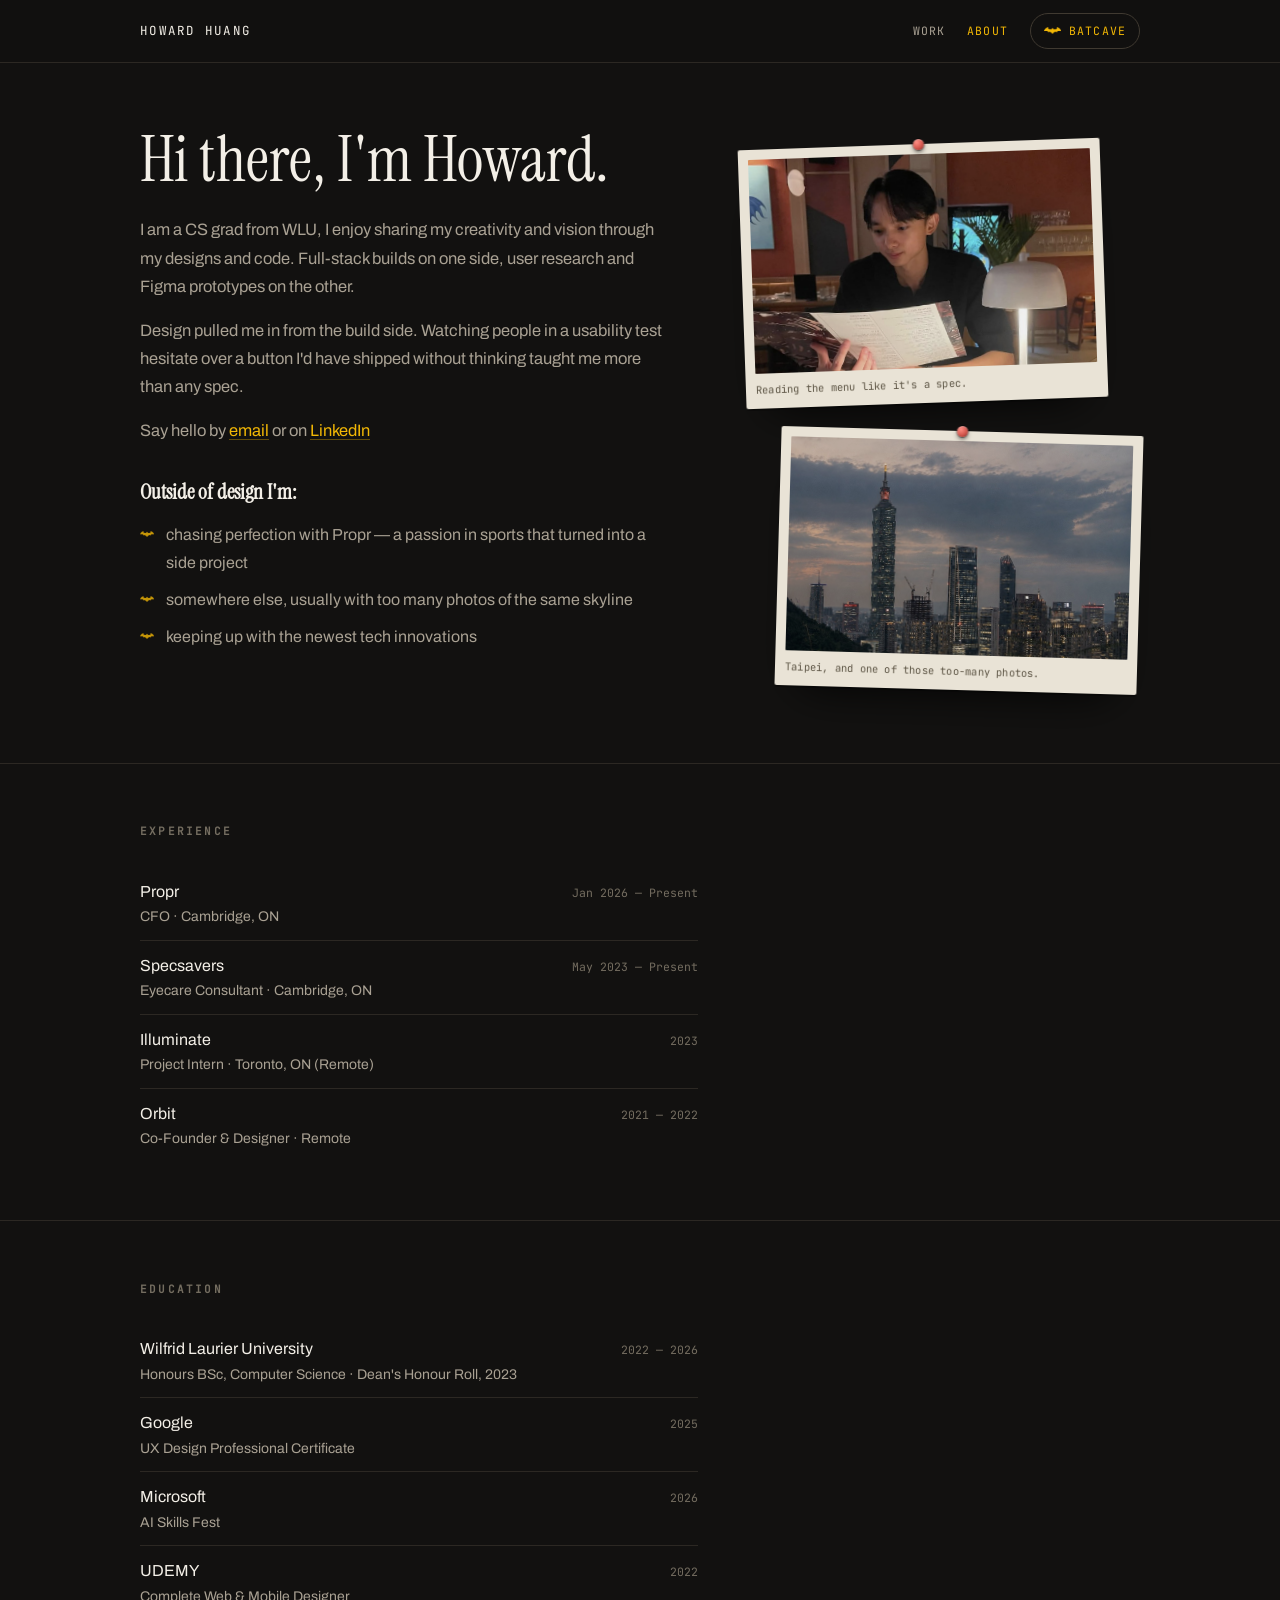
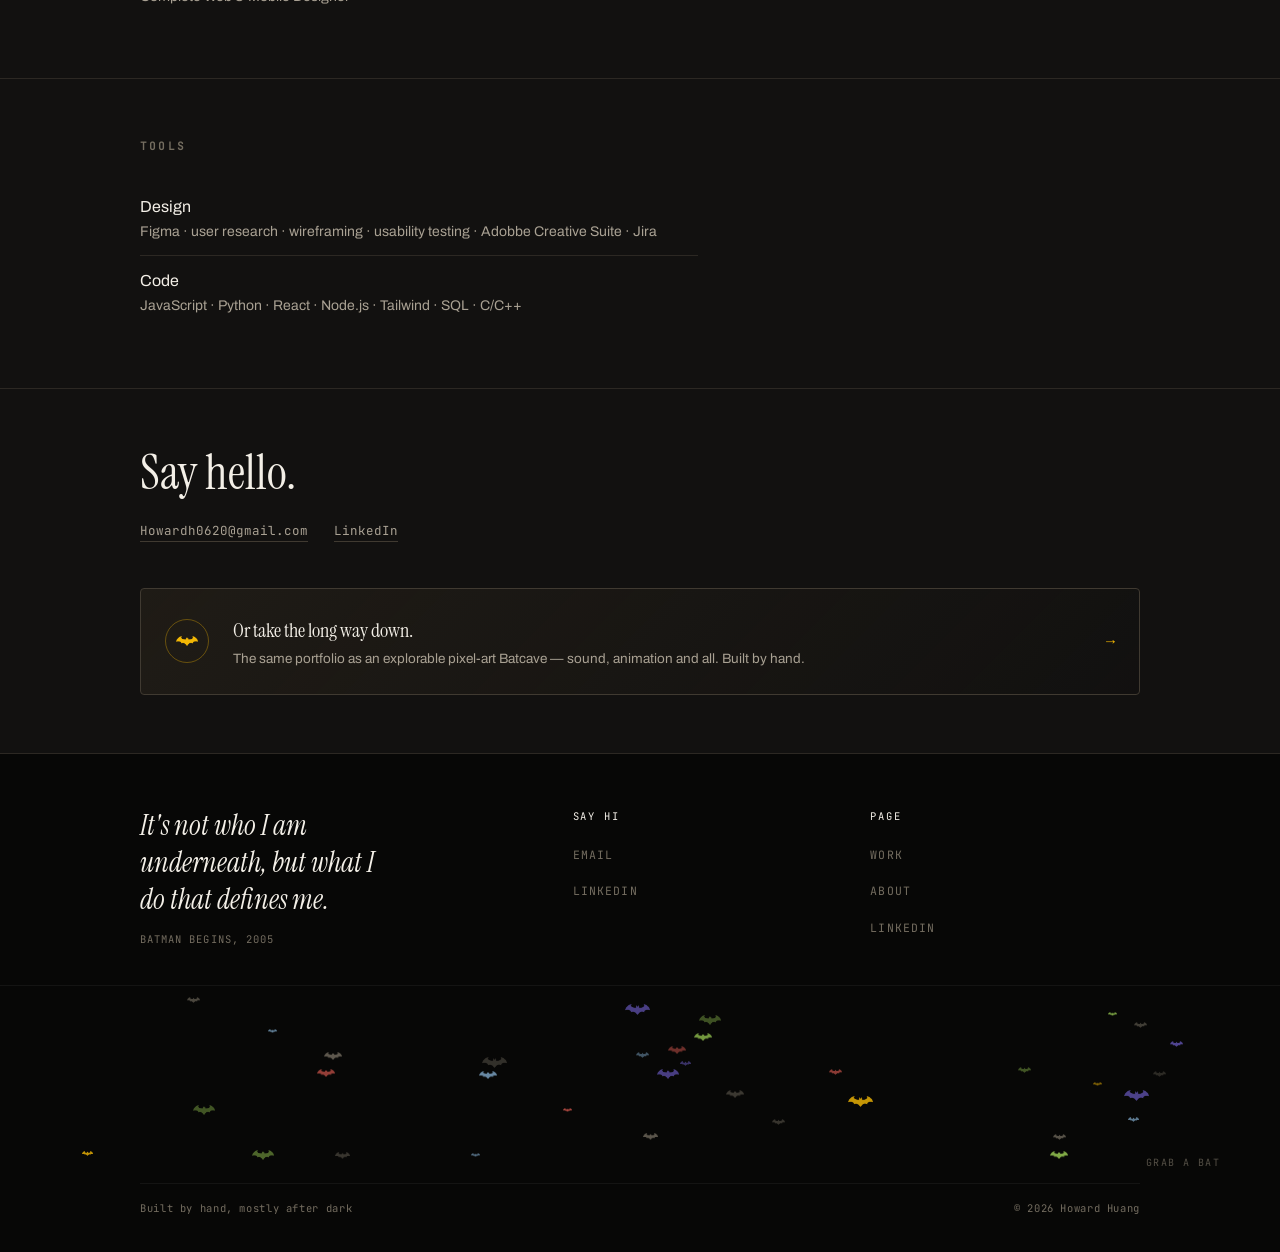
==== commit e0b596c4: "Update about.html" ====
--- a/about.html
+++ b/about.html
@@ -142,7 +142,7 @@
         <span>
           <span class="t">Or take the long way down.</span>
           <span class="d">The same portfolio as an explorable pixel-art Batcave &mdash;
-            sound, animation and all. Built by hand in a single HTML file.</span>
+            sound, animation and all. Built by hand.</span>
         </span>
         <span class="arrow">&rarr;</span>
       </a>
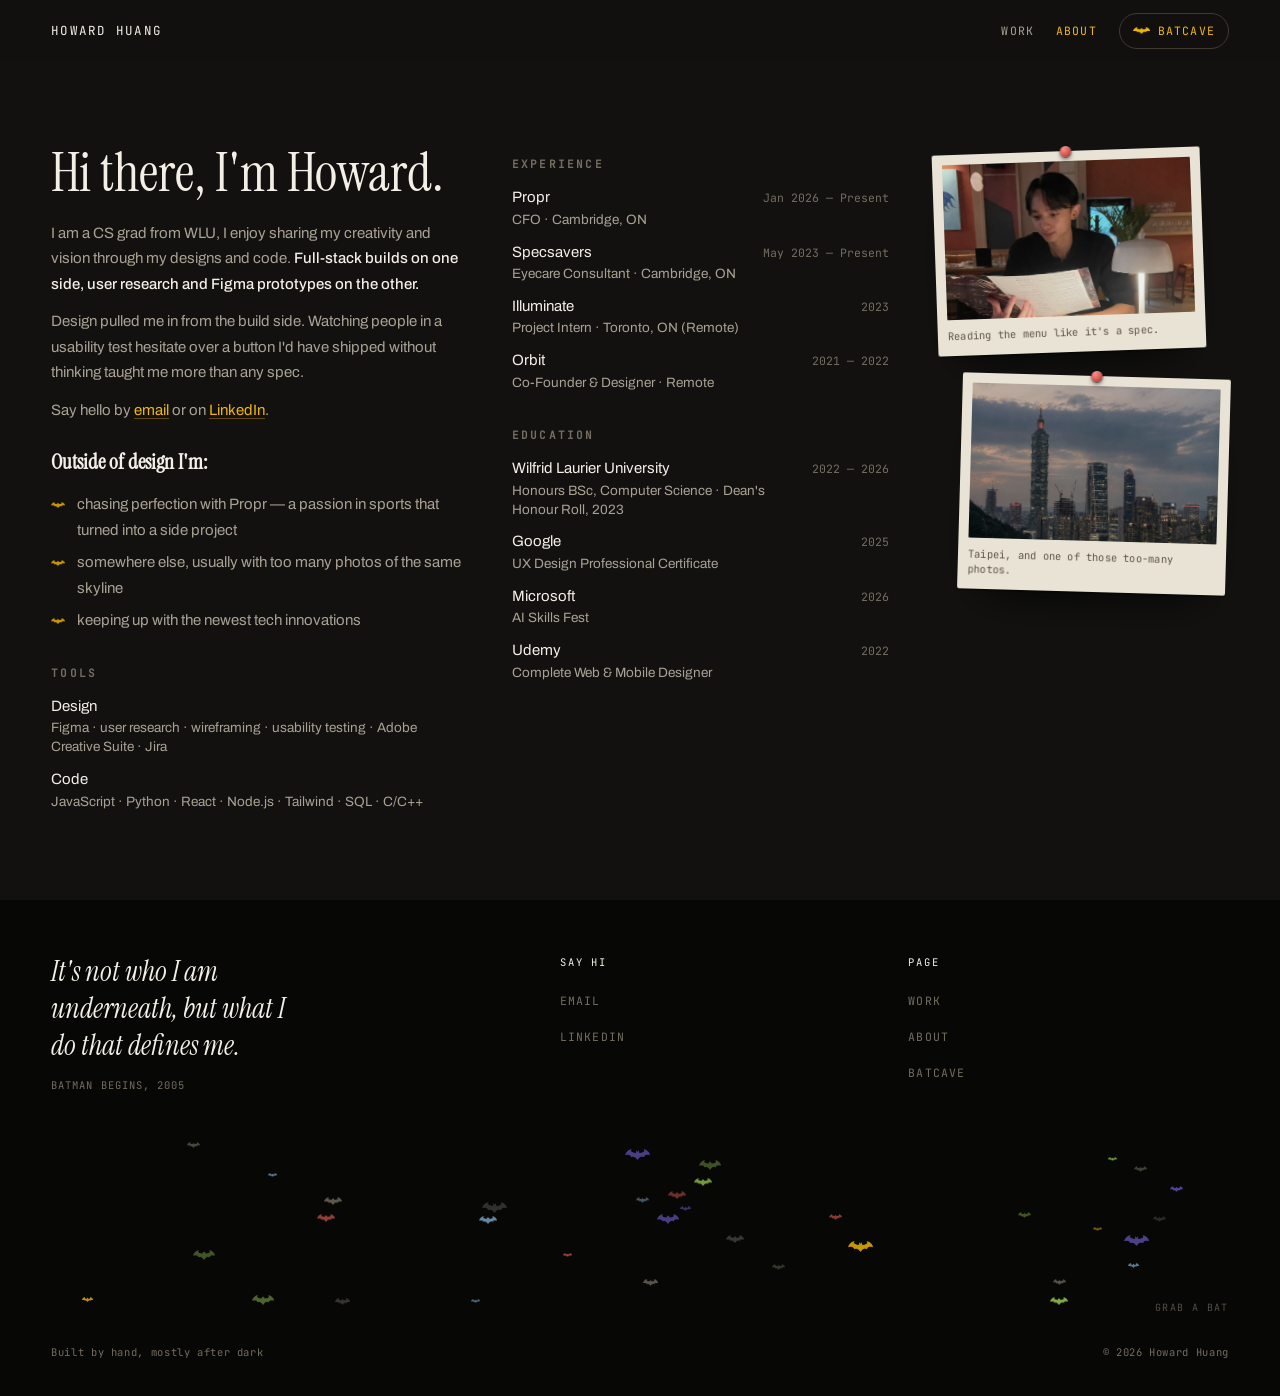
==== commit 300e0078: "Add files via upload" ====
--- a/about.html
+++ b/about.html
@@ -5,10 +5,21 @@
 <meta name="viewport" content="width=device-width, initial-scale=1.0, viewport-fit=cover">
 <title>About — Howard Huang</title>
 <meta name="description" content="About Howard Huang — Computer Science student at Wilfrid Laurier, designing and building at the overlap. Experience, education and what I do outside of design.">
+<meta property="og:type" content="website">
+<meta property="og:site_name" content="Howard Huang">
+<meta property="og:title" content="About — Howard Huang">
+<meta property="og:description" content="CS grad from Wilfrid Laurier designing and building at the overlap — experience, education and tools.">
+<meta property="og:url" content="https://hhuang.ca/about.html">
+<meta property="og:image" content="https://hhuang.ca/assets/ui/og-card.jpg">
+<meta property="og:image:width" content="1200">
+<meta property="og:image:height" content="630">
+<meta property="og:image:alt" content="黃翔晧 — Howard Huang, UX/UI and product design portfolio">
+<meta name="twitter:card" content="summary_large_image">
+<meta name="twitter:image" content="https://hhuang.ca/assets/ui/og-card.jpg">
 <script>try{if(sessionStorage.getItem('batwipe')==='1'&&!matchMedia('(prefers-reduced-motion: reduce)').matches)document.documentElement.classList.add('bat-in')}catch(e){}</script>
-<link rel="stylesheet" href="assets/site.css">
 <link rel="icon" type="image/png" sizes="32x32" href="assets/ui/favicon-32.png">
 <link rel="apple-touch-icon" sizes="180x180" href="assets/ui/favicon-180.png">
+<link rel="stylesheet" href="assets/site.css">
 </head>
 <body>
 
@@ -23,36 +34,67 @@
   </div>
 </header>
 
-<main>
-
-  <div class="wrap hero about-hero">
-   <div class="about-copy">
-    <h1 class="greet">Hi there, I'm Howard.</h1>
-    <div class="prose">
-      <p>
-        I am a CS grad from WLU, I enjoy sharing my creativity and vision through my designs and code.
-        Full-stack builds on one side, user research and Figma prototypes on the other.
-      </p>
-      <p>
-        Design pulled me in from the build side. Watching people in a usability test
-        hesitate over a button I'd have shipped without thinking taught me more than any
-        spec.
-      </p>
-      <p>
-        Say hello by <a href="mailto:Howardh0620@gmail.com">email</a> or on
-        <a href="https://www.linkedin.com/in/howard-huang0620/" target="_blank" rel="noopener" data-link="linkedin">LinkedIn</a>
-      </p>
-    </div>
-
-    <h2 class="aside-label">Outside of design I'm:</h2>
-    <ul class="doing">
-      <li><i class="bat" aria-hidden="true"></i>chasing perfection with Propr &mdash; a passion in sports that turned into a side project</li>
-      <li><i class="bat" aria-hidden="true"></i>somewhere else, usually with too many photos of the same skyline</li>
-      <li><i class="bat" aria-hidden="true"></i>keeping up with the newest tech innovations</li>
-    </ul>
-   </div>
-
-    <div class="about-photos">
+<main class="about-main">
+
+  <div class="wrap about-grid">
+
+    <div class="ab-intro">
+      <h1 class="greet">Hi there, I'm Howard.</h1>
+      <div class="prose">
+        <p>
+          I am a CS grad from WLU, I enjoy sharing my creativity and vision through my designs and code.
+          <b>Full-stack builds on one side, user research and Figma prototypes on the other.</b>
+        </p>
+        <p>
+          Design pulled me in from the build side. Watching people in a usability test
+          hesitate over a button I'd have shipped without thinking taught me more than any
+          spec.
+        </p>
+        <p>
+          Say hello by <a href="mailto:Howardh0620@gmail.com">email</a> or on
+          <a href="https://www.linkedin.com/in/howard-huang0620/" target="_blank" rel="noopener" data-link="linkedin">LinkedIn</a>.
+        </p>
+      </div>
+
+      <h2 class="aside-label">Outside of design I'm:</h2>
+      <ul class="doing">
+        <li><i class="bat" aria-hidden="true"></i>chasing perfection with Propr &mdash; a passion in sports that turned into a side project</li>
+        <li><i class="bat" aria-hidden="true"></i>somewhere else, usually with too many photos of the same skyline</li>
+        <li><i class="bat" aria-hidden="true"></i>keeping up with the newest tech innovations</li>
+      </ul>
+      <div class="cv-block ab-tools">
+        <h2 class="sec-title">Tools</h2>
+        <div class="tl">
+          <div class="tl-row"><div><div class="tl-org">Design</div><div class="tl-role">Figma &middot; user research &middot; wireframing &middot; usability testing &middot; Adobe Creative Suite &middot; Jira</div></div></div>
+          <div class="tl-row"><div><div class="tl-org">Code</div><div class="tl-role">JavaScript &middot; Python &middot; React &middot; Node.js &middot; Tailwind &middot; SQL &middot; C/C++</div></div></div>
+        </div>
+      </div>
+    </div>
+
+    <div class="ab-cv">
+      <div class="cv-block">
+        <h2 class="sec-title">Experience</h2>
+        <div class="tl">
+          <div class="tl-row"><div><div class="tl-org">Propr</div><div class="tl-role">CFO &middot; Cambridge, ON</div></div><div class="tl-when">Jan 2026 &mdash; Present</div></div>
+          <div class="tl-row"><div><div class="tl-org">Specsavers</div><div class="tl-role">Eyecare Consultant &middot; Cambridge, ON</div></div><div class="tl-when">May 2023 &mdash; Present</div></div>
+          <div class="tl-row"><div><div class="tl-org">Illuminate</div><div class="tl-role">Project Intern &middot; Toronto, ON (Remote)</div></div><div class="tl-when">2023</div></div>
+          <div class="tl-row"><div><div class="tl-org">Orbit</div><div class="tl-role">Co-Founder &amp; Designer &middot; Remote</div></div><div class="tl-when">2021 &mdash; 2022</div></div>
+        </div>
+      </div>
+
+      <div class="cv-block">
+        <h2 class="sec-title">Education</h2>
+        <div class="tl">
+          <div class="tl-row"><div><div class="tl-org">Wilfrid Laurier University</div><div class="tl-role">Honours BSc, Computer Science &middot; Dean's Honour Roll, 2023</div></div><div class="tl-when">2022 &mdash; 2026</div></div>
+          <div class="tl-row"><div><div class="tl-org">Google</div><div class="tl-role">UX Design Professional Certificate</div></div><div class="tl-when">2025</div></div>
+          <div class="tl-row"><div><div class="tl-org">Microsoft</div><div class="tl-role">AI Skills Fest</div></div><div class="tl-when">2026</div></div>
+          <div class="tl-row"><div><div class="tl-org">Udemy</div><div class="tl-role">Complete Web &amp; Mobile Designer</div></div><div class="tl-when">2022</div></div>
+        </div>
+      </div>
+
+    </div>
+
+    <div class="ab-photos">
       <figure class="snap snap-a">
         <span class="pin"></span>
         <img src="assets/work/howard-1.jpg" alt="Howard reading a menu at a restaurant">
@@ -64,90 +106,8 @@
         <figcaption>Taipei, and one of those too-many photos.</figcaption>
       </figure>
     </div>
-  </div>
-
-  <section>
-    <div class="wrap">
-      <div class="sec-head"><h2 class="sec-title">Experience</h2></div>
-      <div class="tl">
-        <div class="tl-row">
-          <div><div class="tl-org">Propr</div><div class="tl-role">CFO &middot; Cambridge, ON</div></div>
-          <div class="tl-when">Jan 2026 &mdash; Present</div>
-        </div>
-        <div class="tl-row">
-          <div><div class="tl-org">Specsavers</div><div class="tl-role">Eyecare Consultant &middot; Cambridge, ON</div></div>
-          <div class="tl-when">May 2023 &mdash; Present</div>
-        </div>
-        <div class="tl-row">
-          <div><div class="tl-org">Illuminate</div><div class="tl-role">Project Intern &middot; Toronto, ON (Remote)</div></div>
-          <div class="tl-when">2023</div>
-        </div>
-        <div class="tl-row">
-          <div><div class="tl-org">Orbit</div><div class="tl-role">Co-Founder &amp; Designer &middot; Remote</div></div>
-          <div class="tl-when">2021 &mdash; 2022</div>
-        </div>
-      </div>
-    </div>
-  </section>
-
-  <section>
-    <div class="wrap">
-      <div class="sec-head"><h2 class="sec-title">Education</h2></div>
-      <div class="tl">
-        <div class="tl-row">
-          <div><div class="tl-org">Wilfrid Laurier University</div><div class="tl-role">Honours BSc, Computer Science &middot; Dean's Honour Roll, 2023</div></div>
-          <div class="tl-when">2022 &mdash; 2026</div>
-        </div>
-        <div class="tl-row">
-          <div><div class="tl-org">Google</div><div class="tl-role">UX Design Professional Certificate</div></div>
-          <div class="tl-when">2025</div>
-        </div>
-        <div class="tl-row">
-          <div><div class="tl-org">Microsoft</div><div class="tl-role">AI Skills Fest</div></div>
-          <div class="tl-when">2026</div>
-        </div>
-        <div class="tl-row">
-          <div><div class="tl-org">UDEMY</div><div class="tl-role">Complete Web & Mobile Designer</div></div>
-          <div class="tl-when">2022</div>
-        </div>
-      </div>
-    </div>
-  </section>
-
-  <section>
-    <div class="wrap">
-      <div class="sec-head"><h2 class="sec-title">Tools</h2></div>
-      <div class="tl">
-        <div class="tl-row">
-          <div><div class="tl-org">Design</div><div class="tl-role">Figma &middot; user research &middot; wireframing &middot; usability testing &middot; Adobbe Creative Suite &middot; Jira</div></div>
-        </div>
-        <div class="tl-row">
-          <div><div class="tl-org">Code</div><div class="tl-role">JavaScript &middot; Python &middot; React &middot; Node.js &middot; Tailwind &middot; SQL &middot; C/C++</div></div>
-        </div>
-      </div>
-    </div>
-  </section>
-
-
-  <section class="contact">
-    <div class="wrap">
-      <h2>Say hello.</h2>
-      <ul class="links">
-        <li><a href="mailto:Howardh0620@gmail.com">Howardh0620@gmail.com</a></li>
-        <li><a href="https://www.linkedin.com/in/howard-huang0620/" target="_blank" rel="noopener" data-link="linkedin">LinkedIn</a></li>
-      </ul>
-
-      <a class="cave-card" href="batcave.html" data-bat>
-        <span class="sigil"><i class="bat" aria-hidden="true"></i></span>
-        <span>
-          <span class="t">Or take the long way down.</span>
-          <span class="d">The same portfolio as an explorable pixel-art Batcave &mdash;
-            sound, animation and all. Built by hand.</span>
-        </span>
-        <span class="arrow">&rarr;</span>
-      </a>
-    </div>
-  </section>
+
+  </div>
 </main>
 
 <footer class="site-foot">
@@ -161,7 +121,7 @@
         <h4>Say hi</h4>
         <ul>
           <li><a href="mailto:Howardh0620@gmail.com">Email</a></li>
-          <li><a href="#" data-link="linkedin">LinkedIn</a></li>
+          <li><a href="https://www.linkedin.com/in/howard-huang0620/" target="_blank" rel="noopener" data-link="linkedin">LinkedIn</a></li>
         </ul>
       </div>
       <div class="foot-col">
@@ -169,7 +129,7 @@
         <ul>
           <li><a href="index.html">Work</a></li>
           <li><a href="about.html">About</a></li>
-          <li><a href="https://www.linkedin.com/in/howard-huang0620/" target="_blank" rel="noopener" data-link="linkedin">LinkedIn</a></li>
+          <li><a href="batcave.html" data-bat>Batcave</a></li>
         </ul>
       </div>
     </div>
--- a/assets/site.css
+++ b/assets/site.css
@@ -31,8 +31,8 @@
   --sans:  'Archivo', system-ui, -apple-system, sans-serif;
   --mono:  'JetBrains Mono', ui-monospace, monospace;
 
-  --gut: clamp(22px, 5vw, 60px);
-  --max: 1120px;
+  --gut: clamp(20px, 4vw, 72px);
+  --max: 2400px;
 }
 
 *{ box-sizing:border-box; }
@@ -113,7 +113,6 @@
 .site-head{
   position:sticky; top:0; z-index:40;
   background:rgba(18,17,16,.86); backdrop-filter:blur(10px);
-  border-bottom:1px solid var(--line);
 }
 .site-head .wrap{ display:flex; align-items:center; gap:16px; height:62px; }
 .brand{
@@ -412,7 +411,7 @@
 }
 
 /* ---------- sections ---------- */
-section{ padding:clamp(40px,6.5vh,70px) 0; border-top:1px solid var(--line); }
+section{ padding:clamp(40px,6.5vh,70px) 0; }
 .sec-head{
   display:flex; align-items:baseline; justify-content:space-between;
   gap:18px; margin-bottom:26px;
@@ -490,7 +489,7 @@
 .tl{ margin:0; max-width:62ch; }
 .tl-row{
   display:grid; grid-template-columns:minmax(0,1fr) auto; gap:8px 20px;
-  align-items:baseline; padding:11px 0; border-bottom:1px solid var(--line);
+  align-items:baseline; padding:11px 0;
 }
 .tl-row:last-child{ border-bottom:none; }
 .tl-org{ font-size:16px; color:var(--text); }
@@ -549,7 +548,7 @@
 /* ============================================================
    FOOTER — the night sky, with a swarm in it
    ============================================================ */
-.site-foot{ background:var(--bg-deep); border-top:1px solid var(--line); position:relative; z-index:1; }
+.site-foot{ background:var(--bg-deep); position:relative; z-index:1; }
 .foot-top{
   display:grid; grid-template-columns:minmax(0,1.5fr) repeat(2, minmax(0,1fr));
   gap:28px; padding:clamp(34px,6vh,58px) 0 clamp(26px,4vh,38px);
@@ -582,7 +581,6 @@
 /* the swarm */
 .swarm{
   position:relative; height:clamp(150px,22vh,230px); overflow:hidden;
-  border-top:1px solid rgba(255,255,255,.05);
 }
 .swarm i{
   position:absolute; display:block;
@@ -601,7 +599,6 @@
   display:flex; flex-wrap:wrap; gap:8px 20px; justify-content:space-between;
   padding:16px 0 34px;
   font-family:var(--mono); font-size:10.5px; letter-spacing:.06em; color:var(--text-3);
-  border-top:1px solid rgba(255,255,255,.05);
 }
 
 /* ---------- case study ---------- */
@@ -1403,3 +1400,66 @@
   font-weight:600; letter-spacing:.06em; line-height:1.08;
   font-size:clamp(40px,6.4vw,76px);
 }
+
+/* ============================================================
+   WORK — a two-column wall that fills most of the screen
+   ============================================================ */
+
+.cards.wall{
+  display:grid; grid-template-columns:repeat(2,minmax(0,1fr));
+  gap:clamp(20px,1.5vw,28px); align-items:start;
+}
+.wall-col{ display:grid; gap:clamp(34px,4vw,56px); align-content:start; min-width:0; }
+.cards.wall .cover{ aspect-ratio:16/11; border-radius:2px; border:none; }
+.cards.wall .cover.tall{ aspect-ratio:5/4; }
+.cards.wall .meta{ margin-top:18px; }
+.cards.wall h3{ font-size:clamp(24px,2vw,30px); }
+.cards.wall p{ font-size:clamp(15px,1.05vw,17px); max-width:58ch; }
+@media (max-width:760px){
+  .cards.wall{ grid-template-columns:1fr; gap:44px; }
+  .cards.wall .cover.tall{ aspect-ratio:16/11; }
+}
+
+/* ============================================================
+   ABOUT — one screen: intro · CV · photos, no scrolling on desktop
+   ============================================================ */
+.about-main{ min-height:calc(100svh - 62px); display:flex; align-items:center; }
+.about-grid{
+  display:grid; grid-template-columns:minmax(0,1.1fr) minmax(0,1fr) minmax(0,.78fr);
+  gap:clamp(28px,3.6vw,72px); align-items:start;
+  padding-top:clamp(26px,4.5vh,56px); padding-bottom:clamp(26px,4.5vh,56px);
+}
+.about-grid .greet{ font-size:clamp(38px,4.2vw,64px); margin-bottom:18px; }
+.about-grid .prose p{ font-size:clamp(15px,1.02vw,16.5px); margin-bottom:12px; }
+.about-grid .aside-label{ margin-top:22px; }
+.about-grid .doing li{ font-size:15px; margin-bottom:7px; }
+
+.ab-cv{ display:grid; gap:clamp(20px,3.2vh,34px); padding-top:10px; }
+.ab-cv .sec-title{ margin:0 0 6px; }
+.ab-cv .tl{ max-width:none; }
+.ab-cv .tl-row, .ab-tools .tl-row{ padding:5px 0; gap:2px 20px; }
+.ab-cv .tl-role, .ab-tools .tl-role{ line-height:1.4; }
+.ab-tools{ margin-top:clamp(20px,3.4vh,34px); }
+.ab-tools .sec-title{ margin:0 0 6px; }
+.ab-tools .tl{ max-width:none; }
+.ab-tools .tl-org{ font-size:15px; } .ab-tools .tl-role{ font-size:13.5px; }
+.ab-cv .tl-org{ font-size:15px; }
+.ab-cv .tl-role{ font-size:13.5px; }
+
+.ab-photos{ display:grid; gap:clamp(16px,2.6vh,28px); padding-top:6px; }
+.ab-photos .snap img{ max-height:calc((100svh - 62px - 230px) / 2); }
+.ab-photos .snap-a{ --rot:-2deg;  --i:1; margin-right:clamp(0px,2vw,28px); }
+.ab-photos .snap-b{ --rot:1.6deg; --i:2; margin-left:clamp(0px,2vw,28px); }
+
+@media (max-width:1180px){
+  .about-main{ display:block; min-height:0; }
+  .about-grid{ grid-template-columns:minmax(0,1fr) minmax(0,1fr); }
+  .ab-photos{ grid-column:1 / -1; grid-template-columns:1fr 1fr; }
+  .ab-photos .snap img{ max-height:none; }
+  .ab-photos .snap-a, .ab-photos .snap-b{ margin:0; }
+}
+@media (max-width:760px){
+  .about-grid{ grid-template-columns:1fr; }
+  .ab-photos{ grid-template-columns:1fr; }
+  .ab-photos .snap-a{ margin-right:18px; } .ab-photos .snap-b{ margin-left:18px; }
+}
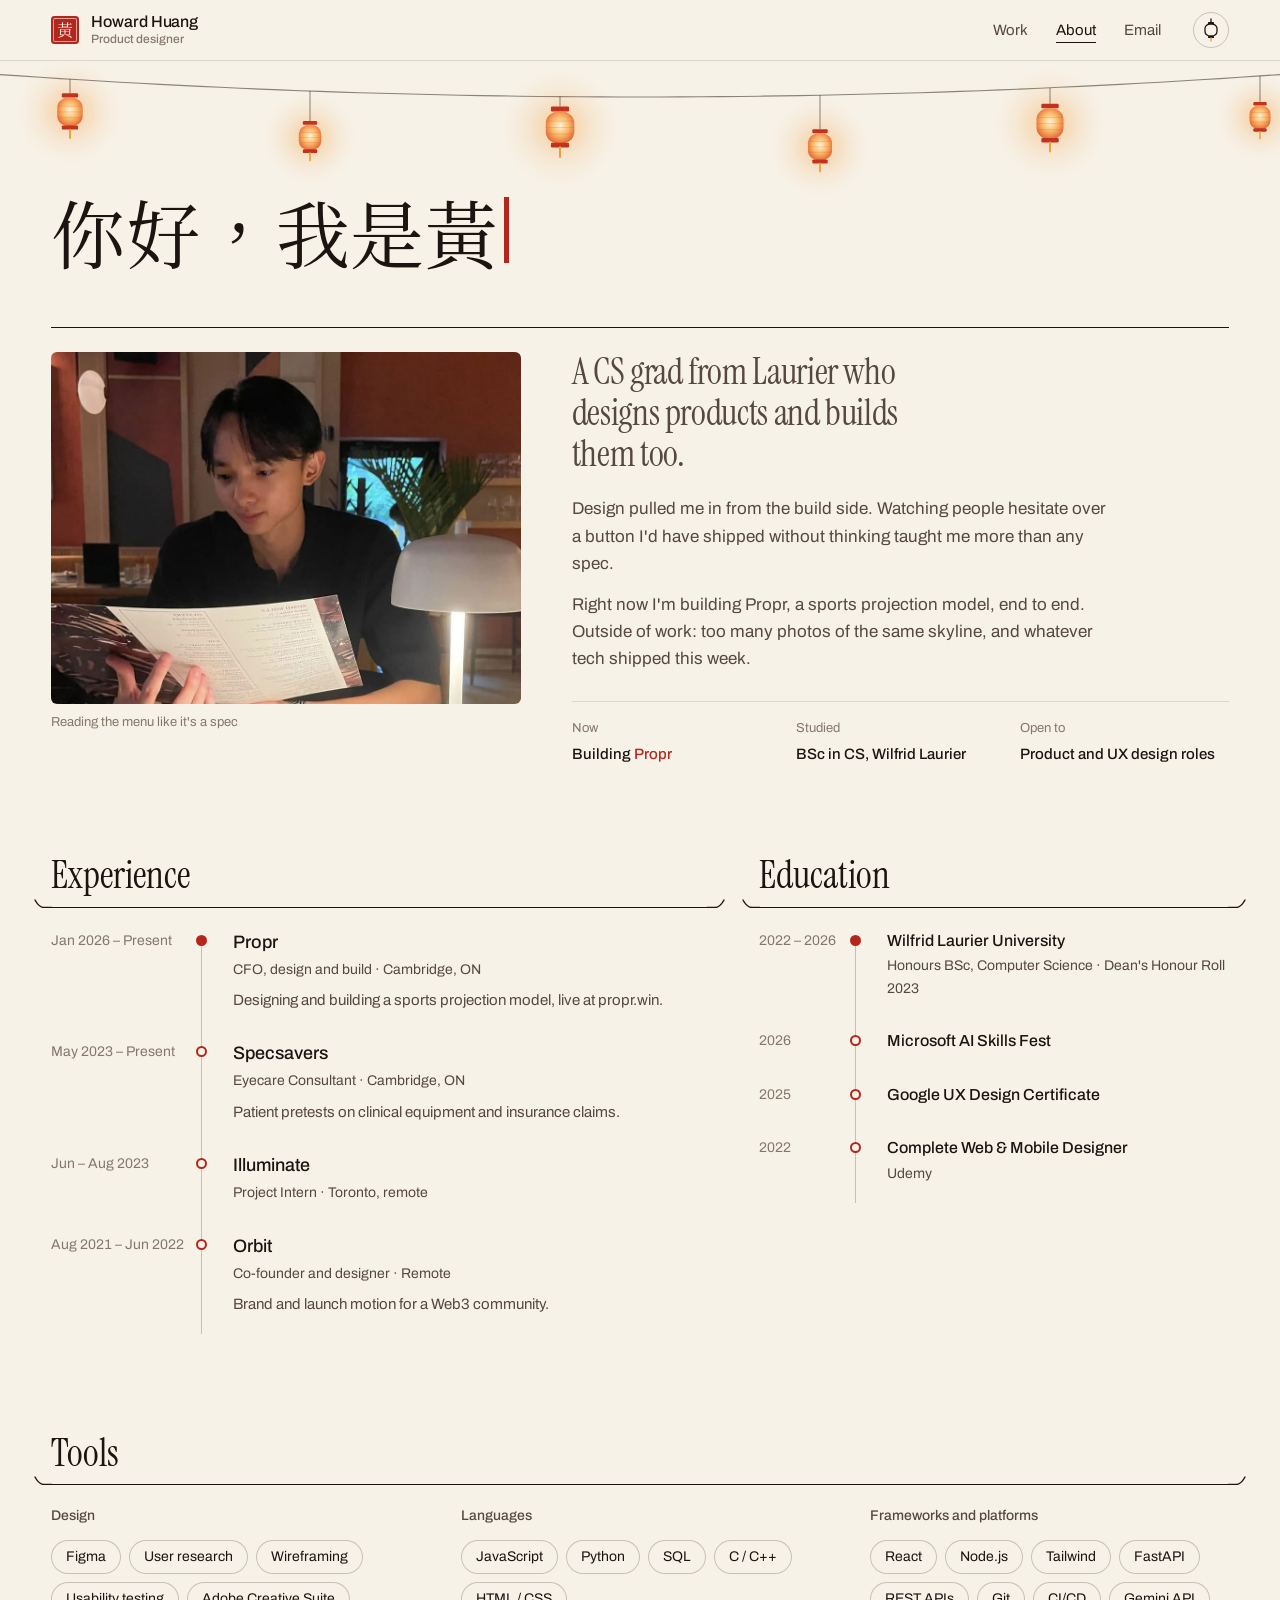
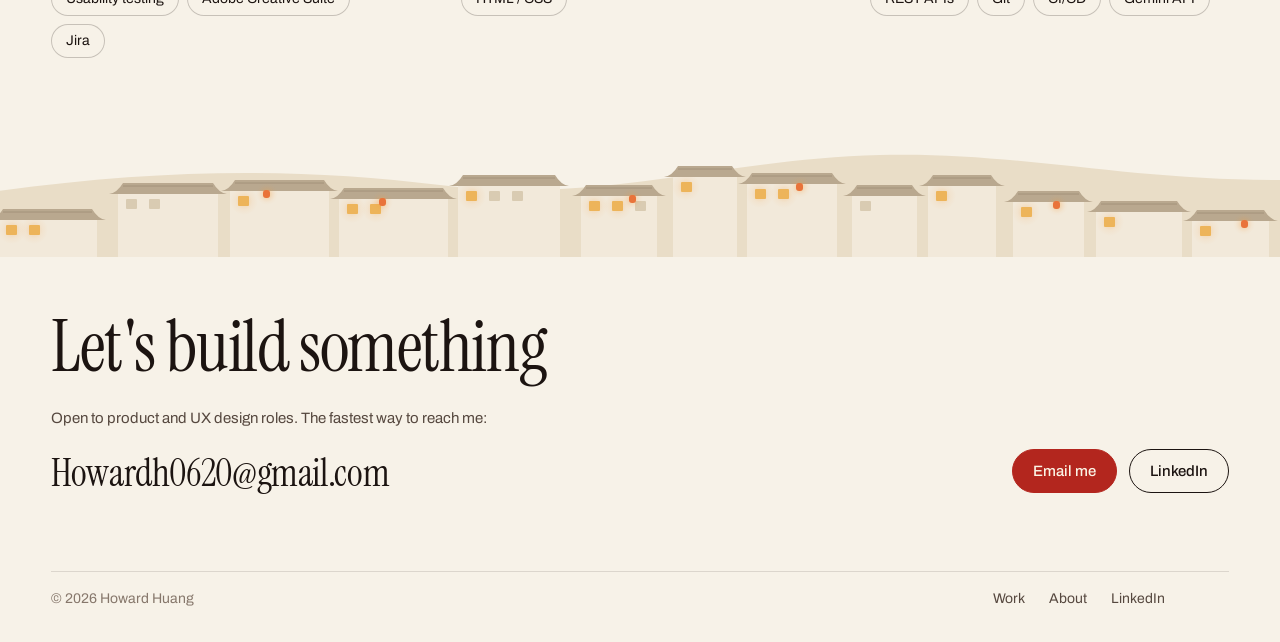
==== commit 2d67e223: "Portfolio: Jiufen editorial redesign Co-Authored-By: Claude Opus 5.5 <noreply@anthropic.com> Claude-" ====
--- a/about.html
+++ b/about.html
@@ -4,226 +4,100 @@
 <meta charset="UTF-8">
 <meta name="viewport" content="width=device-width, initial-scale=1.0, viewport-fit=cover">
 <title>About — Howard Huang</title>
-<meta name="description" content="About Howard Huang — Computer Science student at Wilfrid Laurier, designing and building at the overlap. Experience, education and what I do outside of design.">
+<meta name="description" content="Howard Huang: product designer and CS grad from Wilfrid Laurier, currently building Propr, a sports projection model.">
+<meta name="theme-color" content="#F7F2E8">
+<script>try{var t=localStorage.getItem('theme');if(t==='night'||(!t&&matchMedia('(prefers-color-scheme: dark)').matches))document.documentElement.setAttribute('data-theme','night')}catch(e){}</script>
 <meta property="og:type" content="website">
 <meta property="og:site_name" content="Howard Huang">
 <meta property="og:title" content="About — Howard Huang">
-<meta property="og:description" content="CS grad from Wilfrid Laurier designing and building at the overlap — experience, education and tools.">
+<meta property="og:description" content="Howard Huang: product designer and CS grad from Wilfrid Laurier, currently building Propr, a sports projection model.">
 <meta property="og:url" content="https://hhuang.ca/about.html">
-<meta property="og:image" content="https://hhuang.ca/assets/ui/og-card.jpg">
+<meta property="og:image" content="https://hhuang.ca/assets/ui/og-paper.jpg">
 <meta property="og:image:width" content="1200">
 <meta property="og:image:height" content="630">
-<meta property="og:image:alt" content="黃翔晧 — Howard Huang, UX/UI and product design portfolio">
+<meta property="og:image:alt" content="Howard Huang, product designer">
 <meta name="twitter:card" content="summary_large_image">
-<meta name="twitter:image" content="https://hhuang.ca/assets/ui/og-card.jpg">
-<script>try{if(sessionStorage.getItem('batwipe')==='1'&&!matchMedia('(prefers-reduced-motion: reduce)').matches)document.documentElement.classList.add('bat-in')}catch(e){}</script>
-<link rel="icon" type="image/png" sizes="32x32" href="assets/ui/favicon-32.png">
-<link rel="apple-touch-icon" sizes="180x180" href="assets/ui/favicon-180.png">
-<link rel="stylesheet" href="assets/site.css">
+<meta name="twitter:image" content="https://hhuang.ca/assets/ui/og-paper.jpg">
+<link rel="icon" type="image/png" sizes="32x32" href="assets/ui/hh-32.png">
+<link rel="apple-touch-icon" sizes="180x180" href="assets/ui/hh-180.png">
+<link rel="preload" href="assets/fonts/instrument-serif-latin-400-normal.woff2" as="font" type="font/woff2" crossorigin>
+<link rel="stylesheet" href="assets/paper.css">
 </head>
 <body>
-
-<header class="site-head">
-  <div class="wrap">
-    <a class="brand" href="index.html">Howard Huang</a>
-    <nav class="nav">
-      <a href="index.html">Work</a>
-      <a href="about.html" aria-current="page">About</a>
-      <a class="bat-toggle" href="batcave.html" data-bat><i class="bat" aria-hidden="true"></i>Batcave</a>
-    </nav>
-  </div>
-</header>
-
-<main class="about-main">
-
-  <div class="wrap about-grid">
-
-    <div class="ab-intro">
-      <h1 class="greet">Hi there, I'm Howard.</h1>
-      <div class="prose">
-        <p>
-          I am a CS grad from WLU, I enjoy sharing my creativity and vision through my designs and code.
-          <b>Full-stack builds on one side, user research and Figma prototypes on the other.</b>
-        </p>
-        <p>
-          Design pulled me in from the build side. Watching people in a usability test
-          hesitate over a button I'd have shipped without thinking taught me more than any
-          spec.
-        </p>
-        <p>
-          Say hello by <a href="mailto:Howardh0620@gmail.com">email</a> or on
-          <a href="https://www.linkedin.com/in/howard-huang0620/" target="_blank" rel="noopener" data-link="linkedin">LinkedIn</a>.
-        </p>
-      </div>
-
-      <h2 class="aside-label">Outside of design I'm:</h2>
-      <ul class="doing">
-        <li><i class="bat" aria-hidden="true"></i>chasing perfection with Propr &mdash; a passion in sports that turned into a side project</li>
-        <li><i class="bat" aria-hidden="true"></i>somewhere else, usually with too many photos of the same skyline</li>
-        <li><i class="bat" aria-hidden="true"></i>keeping up with the newest tech innovations</li>
-      </ul>
-      <div class="cv-block ab-tools">
-        <h2 class="sec-title">Tools</h2>
-        <div class="tl">
-          <div class="tl-row"><div><div class="tl-org">Design</div><div class="tl-role">Figma &middot; user research &middot; wireframing &middot; usability testing &middot; Adobe Creative Suite &middot; Jira</div></div></div>
-          <div class="tl-row"><div><div class="tl-org">Code</div><div class="tl-role">JavaScript &middot; Python &middot; React &middot; Node.js &middot; Tailwind &middot; SQL &middot; C/C++</div></div></div>
-        </div>
+<a class="skip" href="#main">Skip to content</a>
+<header class="top"><div class="wrap">
+  <a class="me" href="index.html"><span class="seal" lang="zh-Hant">黃</span><span class="me-t"><b>Howard Huang</b><small>Product designer</small></span></a>
+  <nav aria-label="Main"><a href="index.html#work">Work</a><a href="about.html" aria-current="page">About</a><a href="mailto:Howardh0620@gmail.com">Email</a><button type="button" class="theme-t" aria-label="Switch to night mode" title="Night in Jiufen"><svg class="i-moon" viewBox="0 0 24 24" fill="none" stroke="currentColor" stroke-width="1.5" stroke-linecap="round" stroke-linejoin="round" aria-hidden="true"><path d="M20 14.5A8 8 0 0 1 9.5 4a8 8 0 1 0 10.5 10.5z"/></svg><svg class="i-lan" viewBox="0 0 16 22" aria-hidden="true"><circle class="glow" cx="8" cy="11" r="9" fill="rgba(242,178,74,.35)"/><line x1="8" y1="0" x2="8" y2="3" stroke="currentColor" stroke-width="1.3" stroke-linecap="round"/><rect x="5" y="3" width="6" height="2" rx=".6" fill="currentColor"/><rect class="body" x="2" y="5" width="12" height="12" rx="5.5" ry="4.5" stroke-width="1.3"/><rect x="5" y="17" width="6" height="2" rx=".6" fill="currentColor"/><line x1="8" y1="19" x2="8" y2="22" stroke="#E9A23B" stroke-width="1.4" stroke-linecap="round"/></svg><svg class="i-sun" viewBox="0 0 24 24" fill="none" stroke="currentColor" stroke-width="1.5" stroke-linecap="round" aria-hidden="true"><circle cx="12" cy="12" r="4"/><path d="M12 2v2M12 20v2M4.9 4.9l1.4 1.4M17.7 17.7l1.4 1.4M2 12h2M20 12h2M4.9 19.1l1.4-1.4M17.7 6.3l1.4-1.4"/></svg></button></nav>
+</div></header>
+<main id="main" class="wrap">
+<svg class="strand" viewBox="0 0 1440 110" preserveAspectRatio="xMidYMin slice" aria-hidden="true" focusable="false"><defs>
+ <radialGradient id="lg" cx="50%" cy="45%" r="62%"><stop offset="0" stop-color="#FFF3DA"/><stop offset=".45" stop-color="#FBBE6E"/><stop offset="1" stop-color="#E0592C"/></radialGradient>
+ <radialGradient id="glow" cx="50%" cy="50%" r="50%"><stop offset="0" stop-color="#FFC978" stop-opacity=".55"/><stop offset=".25" stop-color="#F5A94A" stop-opacity=".32"/><stop offset=".5" stop-color="#F29A3E" stop-opacity=".14"/><stop offset=".75" stop-color="#F29A3E" stop-opacity=".04"/><stop offset="1" stop-color="#F29A3E" stop-opacity="0"/></radialGradient>
+ <radialGradient id="wglow" cx="50%" cy="50%" r="50%"><stop offset="0" stop-color="#FFC978" stop-opacity=".45"/><stop offset=".3" stop-color="#F5A94A" stop-opacity=".22"/><stop offset=".6" stop-color="#F29A3E" stop-opacity=".07"/><stop offset="1" stop-color="#F29A3E" stop-opacity="0"/></radialGradient>
+ <linearGradient id="sky" x1="0" y1="0" x2="0" y2="1"><stop offset="0" style="stop-color:var(--sky-top,#F7F2E8);stop-opacity:var(--sky-top-o,0)"/><stop offset="1" style="stop-color:var(--sky-bot,#F3E3C6);stop-opacity:.7"/></linearGradient>
+ <linearGradient id="fade" x1="0" y1="0" x2="0" y2="1"><stop offset=".7" style="stop-color:var(--paper,#F7F2E8);stop-opacity:0"/><stop offset="1" style="stop-color:var(--paper,#F7F2E8)"/></linearGradient>
+</defs><path d="M-20,6.0 L0,7.6 L20,9.2 L40,10.7 L60,12.1 L80,13.6 L100,14.9 L120,16.3 L140,17.6 L160,18.8 L180,20.0 L200,21.2 L220,22.3 L240,23.4 L260,24.4 L280,25.4 L300,26.3 L320,27.2 L340,28.1 L360,28.9 L380,29.7 L400,30.4 L420,31.1 L440,31.7 L460,32.3 L480,32.8 L500,33.3 L520,33.8 L540,34.2 L560,34.6 L580,34.9 L600,35.2 L620,35.5 L640,35.6 L660,35.8 L680,35.9 L700,36.0 L720,36.0 L740,36.0 L760,35.9 L780,35.8 L800,35.6 L820,35.5 L840,35.2 L860,34.9 L880,34.6 L900,34.2 L920,33.8 L940,33.3 L960,32.8 L980,32.3 L1000,31.7 L1020,31.1 L1040,30.4 L1060,29.7 L1080,28.9 L1100,28.1 L1120,27.2 L1140,26.3 L1160,25.4 L1180,24.4 L1200,23.4 L1220,22.3 L1240,21.2 L1260,20.0 L1280,18.8 L1300,17.6 L1320,16.3 L1340,14.9 L1360,13.6 L1380,12.1 L1400,10.7 L1420,9.2 L1440,7.6 L1460,6.0" fill="none" stroke="#1C1411" stroke-opacity=".5" stroke-width="1.1" class="wire"/><g class="ln" style="--i:0;--ox:150px;--oy:18.2px"><circle class="halo" cx="150" cy="50.9" r="55.5" fill="url(#glow)" style="--d:0.00s"/><line class="wire" x1="150" y1="18.2" x2="150" y2="32.2" stroke="#1C1411" stroke-opacity=".5"/><rect x="141.8" y="32.2" width="16.3" height="4.2" rx="1.2" fill="#C2331F"/><rect class="paper" x="137.2" y="36.5" width="25.5" height="28.9" rx="11.7" ry="10.4" fill="url(#lg)" style="--d:0.00s"/><line x1="138.7" y1="45.1" x2="161.3" y2="45.1" stroke="#D9542A" stroke-opacity=".28" stroke-width=".8"/><line x1="137.2" y1="50.9" x2="162.8" y2="50.9" stroke="#D9542A" stroke-opacity=".28" stroke-width=".8"/><line x1="138.7" y1="56.7" x2="161.3" y2="56.7" stroke="#D9542A" stroke-opacity=".28" stroke-width=".8"/><rect x="141.8" y="64.4" width="16.3" height="4.2" rx="1.2" fill="#C2331F"/><path d="M150,68.6 v8.5" stroke="#E9A23B" stroke-width="1.9" stroke-linecap="round"/></g><g class="ln" style="--i:1;--ox:390px;--oy:30.0px"><circle class="halo" cx="390" cy="76.5" r="49.0" fill="url(#glow)" style="--d:0.73s"/><line class="wire" x1="390" y1="30.0" x2="390" y2="60.0" stroke="#1C1411" stroke-opacity=".5"/><rect x="382.8" y="60.0" width="14.4" height="3.8" rx="1.2" fill="#C2331F"/><rect class="paper" x="378.8" y="63.8" width="22.5" height="25.5" rx="10.3" ry="9.2" fill="url(#lg)" style="--d:0.73s"/><line x1="380.0" y1="71.4" x2="400.0" y2="71.4" stroke="#D9542A" stroke-opacity=".28" stroke-width=".8"/><line x1="378.8" y1="76.5" x2="401.2" y2="76.5" stroke="#D9542A" stroke-opacity=".28" stroke-width=".8"/><line x1="380.0" y1="81.6" x2="400.0" y2="81.6" stroke="#D9542A" stroke-opacity=".28" stroke-width=".8"/><rect x="382.8" y="88.3" width="14.4" height="3.8" rx="1.2" fill="#C2331F"/><path d="M390,92.0 v7.5" stroke="#E9A23B" stroke-width="1.7" stroke-linecap="round"/></g><g class="ln" style="--i:2;--ox:640px;--oy:35.6px"><circle class="halo" cx="640" cy="66.5" r="62.0" fill="url(#glow)" style="--d:1.46s"/><line class="wire" x1="640" y1="35.6" x2="640" y2="45.6" stroke="#1C1411" stroke-opacity=".5"/><rect x="630.9" y="45.6" width="18.2" height="4.8" rx="1.2" fill="#C2331F"/><rect class="paper" x="625.8" y="50.4" width="28.5" height="32.3" rx="13.1" ry="11.6" fill="url(#lg)" style="--d:1.46s"/><line x1="627.3" y1="60.1" x2="652.7" y2="60.1" stroke="#D9542A" stroke-opacity=".28" stroke-width=".8"/><line x1="625.8" y1="66.5" x2="654.2" y2="66.5" stroke="#D9542A" stroke-opacity=".28" stroke-width=".8"/><line x1="627.3" y1="73.0" x2="652.7" y2="73.0" stroke="#D9542A" stroke-opacity=".28" stroke-width=".8"/><rect x="630.9" y="81.7" width="18.2" height="4.8" rx="1.2" fill="#C2331F"/><path d="M640,86.4 v9.5" stroke="#E9A23B" stroke-width="2.1" stroke-linecap="round"/></g><g class="ln" style="--i:3;--ox:900px;--oy:34.2px"><circle class="halo" cx="900" cy="85.8" r="52.2" fill="url(#glow)" style="--d:2.19s"/><line class="wire" x1="900" y1="34.2" x2="900" y2="68.2" stroke="#1C1411" stroke-opacity=".5"/><rect x="892.3" y="68.2" width="15.4" height="4.0" rx="1.2" fill="#C2331F"/><rect class="paper" x="888.0" y="72.2" width="24.0" height="27.2" rx="11.0" ry="9.8" fill="url(#lg)" style="--d:2.19s"/><line x1="889.3" y1="80.4" x2="910.7" y2="80.4" stroke="#D9542A" stroke-opacity=".28" stroke-width=".8"/><line x1="888.0" y1="85.8" x2="912.0" y2="85.8" stroke="#D9542A" stroke-opacity=".28" stroke-width=".8"/><line x1="889.3" y1="91.3" x2="910.7" y2="91.3" stroke="#D9542A" stroke-opacity=".28" stroke-width=".8"/><rect x="892.3" y="98.4" width="15.4" height="4.0" rx="1.2" fill="#C2331F"/><path d="M900,102.4 v8.0" stroke="#E9A23B" stroke-width="1.8" stroke-linecap="round"/></g><g class="ln" style="--i:4;--ox:1130px;--oy:26.8px"><circle class="halo" cx="1130" cy="62.6" r="58.8" fill="url(#glow)" style="--d:2.92s"/><line class="wire" x1="1130" y1="26.8" x2="1130" y2="42.8" stroke="#1C1411" stroke-opacity=".5"/><rect x="1121.4" y="42.8" width="17.3" height="4.5" rx="1.2" fill="#C2331F"/><rect class="paper" x="1116.5" y="47.3" width="27.0" height="30.6" rx="12.4" ry="11.0" fill="url(#lg)" style="--d:2.92s"/><line x1="1118.0" y1="56.5" x2="1142.0" y2="56.5" stroke="#D9542A" stroke-opacity=".28" stroke-width=".8"/><line x1="1116.5" y1="62.6" x2="1143.5" y2="62.6" stroke="#D9542A" stroke-opacity=".28" stroke-width=".8"/><line x1="1118.0" y1="68.7" x2="1142.0" y2="68.7" stroke="#D9542A" stroke-opacity=".28" stroke-width=".8"/><rect x="1121.4" y="76.9" width="17.3" height="4.5" rx="1.2" fill="#C2331F"/><path d="M1130,81.4 v9.0" stroke="#E9A23B" stroke-width="2.0" stroke-linecap="round"/></g><g class="ln" style="--i:5;--ox:1340px;--oy:14.9px"><circle class="halo" cx="1340" cy="56.3" r="45.7" fill="url(#glow)" style="--d:0.65s"/><line class="wire" x1="1340" y1="14.9" x2="1340" y2="40.9" stroke="#1C1411" stroke-opacity=".5"/><rect x="1333.3" y="40.9" width="13.4" height="3.5" rx="1.2" fill="#C2331F"/><rect class="paper" x="1329.5" y="44.4" width="21.0" height="23.8" rx="9.7" ry="8.6" fill="url(#lg)" style="--d:0.65s"/><line x1="1330.7" y1="51.6" x2="1349.3" y2="51.6" stroke="#D9542A" stroke-opacity=".28" stroke-width=".8"/><line x1="1329.5" y1="56.3" x2="1350.5" y2="56.3" stroke="#D9542A" stroke-opacity=".28" stroke-width=".8"/><line x1="1330.7" y1="61.1" x2="1349.3" y2="61.1" stroke="#D9542A" stroke-opacity=".28" stroke-width=".8"/><rect x="1333.3" y="67.2" width="13.4" height="3.5" rx="1.2" fill="#C2331F"/><path d="M1340,70.7 v7.0" stroke="#E9A23B" stroke-width="1.5" stroke-linecap="round"/></g></svg>
+  <section class="ab2">
+    <h1 aria-label="Hi, I'm Howard. (你好，我是黃翔晧。)"><span class="tw greet" aria-hidden="true"><span class="tw-t" lang="zh-Hant">你好</span></span><span class="tw mid" aria-hidden="true"><span class="tw-t" lang="zh-Hant">，我是</span></span><span class="tw nm" aria-hidden="true"><span class="tw-t" lang="zh-Hant">黃翔晧。</span><span class="caret"></span></span></h1>
+    <div class="ab2-grid">
+      <figure><img src="assets/work/howard-1.jpg" alt="Howard reading a menu at a restaurant"><figcaption>Reading the menu like it's a spec</figcaption></figure>
+      <div class="ab2-txt">
+        <p class="lede">A CS grad from Laurier who designs products and builds them too.</p>
+        <p>Design pulled me in from the build side. Watching people hesitate over a button I'd have shipped without thinking taught me more than any spec.</p>
+        <p>Right now I'm building Propr, a sports projection model, end to end. Outside of work: too many photos of the same skyline, and whatever tech shipped this week.</p>
+        <dl class="ab2-facts">
+          <div><dt>Now</dt><dd>Building <a href="propr.html">Propr</a></dd></div>
+          <div><dt>Studied</dt><dd>BSc in CS, Wilfrid Laurier</dd></div>
+          <div><dt>Open to</dt><dd>Product and UX design roles</dd></div>
+        </dl>
       </div>
     </div>
+  </section>
 
-    <div class="ab-cv">
-      <div class="cv-block">
-        <h2 class="sec-title">Experience</h2>
-        <div class="tl">
-          <div class="tl-row"><div><div class="tl-org">Propr</div><div class="tl-role">CFO &middot; Cambridge, ON</div></div><div class="tl-when">Jan 2026 &mdash; Present</div></div>
-          <div class="tl-row"><div><div class="tl-org">Specsavers</div><div class="tl-role">Eyecare Consultant &middot; Cambridge, ON</div></div><div class="tl-when">May 2023 &mdash; Present</div></div>
-          <div class="tl-row"><div><div class="tl-org">Illuminate</div><div class="tl-role">Project Intern &middot; Toronto, ON (Remote)</div></div><div class="tl-when">2023</div></div>
-          <div class="tl-row"><div><div class="tl-org">Orbit</div><div class="tl-role">Co-Founder &amp; Designer &middot; Remote</div></div><div class="tl-when">2021 &mdash; 2022</div></div>
-        </div>
-      </div>
+  <section class="ab2-row">
+    <div>
+      <h2 class="ab2-h">Experience</h2>
+      <ol class="tl">
+        <li><span class="when">Jan 2026 &ndash; Present</span><div><b>Propr</b><span class="role">CFO, design and build &middot; Cambridge, ON</span><p>Designing and building a sports projection model, live at propr.win.</p></div></li>
+        <li><span class="when">May 2023 &ndash; Present</span><div><b>Specsavers</b><span class="role">Eyecare Consultant &middot; Cambridge, ON</span><p>Patient pretests on clinical equipment and insurance claims.</p></div></li>
+        <li><span class="when">Jun &ndash; Aug 2023</span><div><b>Illuminate</b><span class="role">Project Intern &middot; Toronto, remote</span></div></li>
+        <li><span class="when">Aug 2021 &ndash; Jun 2022</span><div><b>Orbit</b><span class="role">Co-founder and designer &middot; Remote</span><p>Brand and launch motion for a Web3 community.</p></div></li>
+      </ol>
+    </div>
+    <div>
+      <h2 class="ab2-h">Education</h2>
+      <ol class="tl tl-small">
+        <li><span class="when">2022 &ndash; 2026</span><div><b>Wilfrid Laurier University</b><span class="role">Honours BSc, Computer Science &middot; Dean's Honour Roll 2023</span></div></li>
+        <li><span class="when">2026</span><div><b>Microsoft AI Skills Fest</b></div></li>
+        <li><span class="when">2025</span><div><b>Google UX Design Certificate</b></div></li>
+        <li><span class="when">2022</span><div><b>Complete Web &amp; Mobile Designer</b><span class="role">Udemy</span></div></li>
+      </ol>
+    </div>
+  </section>
 
-      <div class="cv-block">
-        <h2 class="sec-title">Education</h2>
-        <div class="tl">
-          <div class="tl-row"><div><div class="tl-org">Wilfrid Laurier University</div><div class="tl-role">Honours BSc, Computer Science &middot; Dean's Honour Roll, 2023</div></div><div class="tl-when">2022 &mdash; 2026</div></div>
-          <div class="tl-row"><div><div class="tl-org">Google</div><div class="tl-role">UX Design Professional Certificate</div></div><div class="tl-when">2025</div></div>
-          <div class="tl-row"><div><div class="tl-org">Microsoft</div><div class="tl-role">AI Skills Fest</div></div><div class="tl-when">2026</div></div>
-          <div class="tl-row"><div><div class="tl-org">Udemy</div><div class="tl-role">Complete Web &amp; Mobile Designer</div></div><div class="tl-when">2022</div></div>
-        </div>
-      </div>
-
+  <section class="ab2-tools">
+    <h2 class="ab2-h">Tools</h2>
+    <div class="tools">
+      <div><h3>Design</h3><ul class="chips2"><li>Figma</li><li>User research</li><li>Wireframing</li><li>Usability testing</li><li>Adobe Creative Suite</li><li>Jira</li></ul></div>
+      <div><h3>Languages</h3><ul class="chips2"><li>JavaScript</li><li>Python</li><li>SQL</li><li>C / C++</li><li>HTML / CSS</li></ul></div>
+      <div><h3>Frameworks and platforms</h3><ul class="chips2"><li>React</li><li>Node.js</li><li>Tailwind</li><li>FastAPI</li><li>REST APIs</li><li>Git</li><li>CI/CD</li><li>Gemini API</li></ul></div>
     </div>
-
-    <div class="ab-photos">
-      <figure class="snap snap-a">
-        <span class="pin"></span>
-        <img src="assets/work/howard-1.jpg" alt="Howard reading a menu at a restaurant">
-        <figcaption>Reading the menu like it's a spec.</figcaption>
-      </figure>
-      <figure class="snap snap-b">
-        <span class="pin"></span>
-        <img src="assets/work/howard-2.jpg" alt="Taipei skyline at dusk with Taipei 101">
-        <figcaption>Taipei, and one of those too-many photos.</figcaption>
-      </figure>
-    </div>
-
-  </div>
+  </section>
 </main>
-
-<footer class="site-foot">
-  <div class="wrap">
-    <div class="foot-top">
-      <p class="creed">
-        It's not who I am underneath, but what I do that defines me.
-        <cite>Batman Begins, 2005</cite>
-      </p>
-      <div class="foot-col">
-        <h4>Say hi</h4>
-        <ul>
-          <li><a href="mailto:Howardh0620@gmail.com">Email</a></li>
-          <li><a href="https://www.linkedin.com/in/howard-huang0620/" target="_blank" rel="noopener" data-link="linkedin">LinkedIn</a></li>
-        </ul>
-      </div>
-      <div class="foot-col">
-        <h4>Page</h4>
-        <ul>
-          <li><a href="index.html">Work</a></li>
-          <li><a href="about.html">About</a></li>
-          <li><a href="batcave.html" data-bat>Batcave</a></li>
-        </ul>
-      </div>
-    </div>
-  </div>
-
-  <div class="swarm" aria-hidden="true">
-      <span class="swarm-hint">Grab a bat</span>
-      <i style="left:25.3%;top:33.4%;width:18px;height:8px;color:var(--text-3);opacity:0.79;--d:22.1s;--delay:-18.4s;--dx:-25px;--dy:9px;--r:7.7deg;--r2:-7.0deg"></i>
-      <i style="left:86.6%;top:13.3%;width:9px;height:4px;color:var(--acid);opacity:0.75;--d:16.7s;--delay:-2.0s;--dx:-11px;--dy:-20px;--r:6.5deg;--r2:-2.6deg"></i>
-      <i style="left:88.1%;top:66.8%;width:11px;height:5px;color:var(--ice);opacity:0.70;--d:12.1s;--delay:-12.4s;--dx:2px;--dy:-12px;--r:-10.3deg;--r2:13.2deg"></i>
-      <i style="left:20.9%;top:21.7%;width:9px;height:4px;color:var(--ice);opacity:0.75;--d:15.3s;--delay:-19.2s;--dx:8px;--dy:20px;--r:-8.3deg;--r2:12.3deg"></i>
-      <i style="left:19.7%;top:83.1%;width:22px;height:10px;color:var(--acid);opacity:0.46;--d:16.4s;--delay:-3.3s;--dx:-17px;--dy:-4px;--r:-12.2deg;--r2:-5.6deg"></i>
-      <i style="left:56.7%;top:52.9%;width:18px;height:8px;color:var(--text-3);opacity:0.48;--d:15.6s;--delay:-16.4s;--dx:4px;--dy:0px;--r:-8.8deg;--r2:-0.8deg"></i>
-      <i style="left:6.4%;top:84.0%;width:11px;height:5px;color:var(--signal);opacity:0.79;--d:16.4s;--delay:-8.1s;--dx:9px;--dy:6px;--r:-3.7deg;--r2:2.2deg"></i>
-      <i style="left:44.0%;top:62.0%;width:9px;height:4px;color:var(--crimson);opacity:0.80;--d:13.9s;--delay:-15.1s;--dx:26px;--dy:9px;--r:-4.4deg;--r2:-4.1deg"></i>
-      <i style="left:24.8%;top:42.0%;width:18px;height:8px;color:var(--crimson);opacity:0.69;--d:23.0s;--delay:-17.2s;--dx:-24px;--dy:7px;--r:12.5deg;--r2:-11.4deg"></i>
-      <i style="left:49.7%;top:33.7%;width:13px;height:6px;color:var(--ice);opacity:0.48;--d:24.9s;--delay:-10.9s;--dx:-7px;--dy:0px;--r:-5.4deg;--r2:8.4deg"></i>
-      <i style="left:15.1%;top:60.5%;width:22px;height:10px;color:var(--acid);opacity:0.38;--d:11.7s;--delay:-19.7s;--dx:8px;--dy:5px;--r:-13.1deg;--r2:6.7deg"></i>
-      <i style="left:79.5%;top:41.4%;width:13px;height:6px;color:var(--acid);opacity:0.38;--d:25.7s;--delay:-12.8s;--dx:25px;--dy:11px;--r:-4.6deg;--r2:-8.2deg"></i>
-      <i style="left:54.6%;top:14.9%;width:22px;height:10px;color:var(--acid);opacity:0.36;--d:17.5s;--delay:-3.0s;--dx:0px;--dy:-2px;--r:-10.0deg;--r2:11.8deg"></i>
-      <i style="left:82.0%;top:84.0%;width:18px;height:8px;color:var(--acid);opacity:0.80;--d:21.3s;--delay:-6.4s;--dx:-9px;--dy:-2px;--r:-0.8deg;--r2:11.3deg"></i>
-      <i style="left:36.8%;top:85.0%;width:9px;height:4px;color:var(--ice);opacity:0.63;--d:18.5s;--delay:-6.8s;--dx:-21px;--dy:11px;--r:-6.4deg;--r2:7.9deg"></i>
-      <i style="left:48.8%;top:9.2%;width:26px;height:11px;color:var(--violet);opacity:0.66;--d:21.0s;--delay:-15.2s;--dx:-3px;--dy:15px;--r:5.7deg;--r2:-6.1deg"></i>
-      <i style="left:26.2%;top:84.4%;width:15px;height:7px;color:var(--text-3);opacity:0.45;--d:25.2s;--delay:-13.0s;--dx:11px;--dy:-20px;--r:-0.7deg;--r2:7.7deg"></i>
-      <i style="left:64.8%;top:42.0%;width:13px;height:6px;color:var(--crimson);opacity:0.64;--d:23.0s;--delay:-7.0s;--dx:15px;--dy:2px;--r:6.7deg;--r2:9.2deg"></i>
-      <i style="left:88.6%;top:18.1%;width:13px;height:6px;color:var(--text-3);opacity:0.53;--d:16.5s;--delay:-6.7s;--dx:-17px;--dy:13px;--r:13.4deg;--r2:-8.4deg"></i>
-      <i style="left:90.1%;top:43.1%;width:13px;height:6px;color:var(--text-3);opacity:0.34;--d:21.1s;--delay:-8.3s;--dx:13px;--dy:17px;--r:0.5deg;--r2:12.2deg"></i>
-      <i style="left:60.3%;top:67.5%;width:13px;height:6px;color:var(--text-3);opacity:0.44;--d:25.9s;--delay:-3.9s;--dx:11px;--dy:8px;--r:3.5deg;--r2:-8.9deg"></i>
-      <i style="left:66.2%;top:55.7%;width:26px;height:11px;color:var(--signal);opacity:0.81;--d:25.7s;--delay:-3.3s;--dx:-18px;--dy:-13px;--r:-5.1deg;--r2:-8.9deg"></i>
-      <i style="left:53.1%;top:38.1%;width:11px;height:5px;color:var(--violet);opacity:0.50;--d:20.2s;--delay:-11.8s;--dx:-11px;--dy:3px;--r:-14.0deg;--r2:-2.6deg"></i>
-      <i style="left:82.3%;top:75.0%;width:13px;height:6px;color:var(--text-3);opacity:0.73;--d:16.6s;--delay:-0.7s;--dx:13px;--dy:-1px;--r:-11.3deg;--r2:1.3deg"></i>
-      <i style="left:91.4%;top:28.0%;width:13px;height:6px;color:var(--violet);opacity:0.73;--d:17.3s;--delay:-16.3s;--dx:15px;--dy:14px;--r:-3.7deg;--r2:-10.0deg"></i>
-      <i style="left:37.4%;top:43.1%;width:18px;height:8px;color:var(--ice);opacity:0.80;--d:20.1s;--delay:-7.0s;--dx:16px;--dy:-20px;--r:-3.3deg;--r2:-4.9deg"></i>
-      <i style="left:52.2%;top:30.7%;width:18px;height:8px;color:var(--crimson);opacity:0.50;--d:17.5s;--delay:-4.5s;--dx:-8px;--dy:10px;--r:13.2deg;--r2:-3.4deg"></i>
-      <i style="left:87.8%;top:52.9%;width:26px;height:11px;color:var(--violet);opacity:0.69;--d:15.5s;--delay:-5.0s;--dx:-25px;--dy:0px;--r:12.5deg;--r2:-5.4deg"></i>
-      <i style="left:14.6%;top:5.9%;width:13px;height:6px;color:var(--text-3);opacity:0.62;--d:17.7s;--delay:-5.9s;--dx:24px;--dy:-12px;--r:9.2deg;--r2:-13.6deg"></i>
-      <i style="left:54.2%;top:24.0%;width:18px;height:8px;color:var(--acid);opacity:0.71;--d:14.7s;--delay:-5.4s;--dx:-17px;--dy:-2px;--r:-5.8deg;--r2:3.0deg"></i>
-      <i style="left:50.2%;top:74.8%;width:15px;height:7px;color:var(--text-3);opacity:0.77;--d:11.2s;--delay:-2.5s;--dx:-8px;--dy:14px;--r:5.8deg;--r2:3.2deg"></i>
-      <i style="left:51.3%;top:42.1%;width:22px;height:10px;color:var(--violet);opacity:0.65;--d:23.2s;--delay:-2.6s;--dx:-26px;--dy:-4px;--r:1.5deg;--r2:5.2deg"></i>
-      <i style="left:85.4%;top:48.7%;width:9px;height:4px;color:var(--signal);opacity:0.52;--d:23.1s;--delay:-11.9s;--dx:18px;--dy:20px;--r:4.2deg;--r2:10.0deg"></i>
-      <i style="left:37.6%;top:36.1%;width:26px;height:11px;color:var(--text-3);opacity:0.40;--d:15.4s;--delay:-16.6s;--dx:-22px;--dy:-1px;--r:9.4deg;--r2:5.4deg"></i>
-  </div>
-
-  <div class="wrap">
-    <div class="foot-base">
-      <span>Built by hand, mostly after dark</span>
-      <span>&copy; 2026 Howard Huang</span>
-    </div>
-  </div>
-</footer>
-
-<script>
-/* case board — string the pins together, then draw the thread in */
-(function(){
-  var board = document.getElementById('board');
-  if (!board) return;
-  var svg  = board.querySelector('.threads');
-  var line = svg && svg.querySelector('path');
-  if (!line) return;
-
-  function draw(){
-    var b = board.getBoundingClientRect();
-    if (!b.width) return;
-    var pins = board.querySelectorAll('.pin');
-    if (pins.length < 2) return;
-    var pts = [];
-    for (var i = 0; i < pins.length; i++){
-      var r = pins[i].getBoundingClientRect();
-      pts.push([ r.left + r.width / 2 - b.left, r.top + r.height / 2 - b.top ]);
-    }
-    /* string sags between pins instead of running taut */
-    var d = 'M' + pts[0][0].toFixed(1) + ' ' + pts[0][1].toFixed(1);
-    for (var j = 1; j < pts.length; j++){
-      var a = pts[j - 1], c = pts[j];
-      var dx = c[0] - a[0], dy = c[1] - a[1];
-      var sag = Math.min(Math.sqrt(dx * dx + dy * dy) * 0.11, 46);
-      d += ' Q' + ((a[0] + c[0]) / 2).toFixed(1) + ' ' +
-                  ((a[1] + c[1]) / 2 + sag).toFixed(1) + ' ' +
-                  c[0].toFixed(1) + ' ' + c[1].toFixed(1);
-    }
-    svg.setAttribute('viewBox', '0 0 ' + b.width.toFixed(1) + ' ' + b.height.toFixed(1));
-    line.setAttribute('d', d);
-    line.style.setProperty('--len', line.getTotalLength().toFixed(0));
-    board.classList.add('threaded');
-  }
-
-  if (document.readyState === 'complete') draw();
-  else addEventListener('load', draw);
-  if (document.fonts && document.fonts.ready) document.fonts.ready.then(draw);
-
-  var t;
-  addEventListener('resize', function(){ clearTimeout(t); t = setTimeout(draw, 140); }, { passive:true });
-})();
-</script>
-<script src="assets/site.js"></script>
+<footer class="foot"><svg class="roofs" viewBox="0 0 1440 150" preserveAspectRatio="xMidYMax slice" aria-hidden="true" focusable="false"><defs>
+ <radialGradient id="lg" cx="50%" cy="45%" r="62%"><stop offset="0" stop-color="#FFF3DA"/><stop offset=".45" stop-color="#FBBE6E"/><stop offset="1" stop-color="#E0592C"/></radialGradient>
+ <radialGradient id="glow" cx="50%" cy="50%" r="50%"><stop offset="0" stop-color="#FFC978" stop-opacity=".55"/><stop offset=".25" stop-color="#F5A94A" stop-opacity=".32"/><stop offset=".5" stop-color="#F29A3E" stop-opacity=".14"/><stop offset=".75" stop-color="#F29A3E" stop-opacity=".04"/><stop offset="1" stop-color="#F29A3E" stop-opacity="0"/></radialGradient>
+ <radialGradient id="wglow" cx="50%" cy="50%" r="50%"><stop offset="0" stop-color="#FFC978" stop-opacity=".45"/><stop offset=".3" stop-color="#F5A94A" stop-opacity=".22"/><stop offset=".6" stop-color="#F29A3E" stop-opacity=".07"/><stop offset="1" stop-color="#F29A3E" stop-opacity="0"/></radialGradient>
+ <linearGradient id="sky" x1="0" y1="0" x2="0" y2="1"><stop offset="0" style="stop-color:var(--sky-top,#F7F2E8);stop-opacity:var(--sky-top-o,0)"/><stop offset="1" style="stop-color:var(--sky-bot,#F3E3C6);stop-opacity:.7"/></linearGradient>
+ <linearGradient id="fade" x1="0" y1="0" x2="0" y2="1"><stop offset=".7" style="stop-color:var(--paper,#F7F2E8);stop-opacity:0"/><stop offset="1" style="stop-color:var(--paper,#F7F2E8)"/></linearGradient>
+</defs><circle class="star" cx="673" cy="45" r="1" fill="#FBF4E6" style="--d:0.74s"/><circle class="star" cx="943" cy="44" r="1.5" fill="#FBF4E6" style="--d:3.59s"/><circle class="star" cx="192" cy="49" r="0.8" fill="#FBF4E6" style="--d:2.91s"/><circle class="star" cx="303" cy="59" r="1.5" fill="#FBF4E6" style="--d:0.63s"/><circle class="star" cx="390" cy="39" r="0.8" fill="#FBF4E6" style="--d:3.10s"/><circle class="star" cx="573" cy="54" r="0.8" fill="#FBF4E6" style="--d:3.68s"/><circle class="star" cx="348" cy="41" r="1.5" fill="#FBF4E6" style="--d:3.56s"/><circle class="star" cx="1063" cy="58" r="1.5" fill="#FBF4E6" style="--d:1.12s"/><circle class="star" cx="1110" cy="41" r="0.8" fill="#FBF4E6" style="--d:3.52s"/><circle class="star" cx="159" cy="45" r="1.5" fill="#FBF4E6" style="--d:0.56s"/><circle class="star" cx="388" cy="54" r="0.8" fill="#FBF4E6" style="--d:3.86s"/><circle class="star" cx="95" cy="54" r="1" fill="#FBF4E6" style="--d:3.58s"/><circle class="star" cx="346" cy="36" r="0.8" fill="#FBF4E6" style="--d:0.53s"/><circle class="star" cx="1246" cy="48" r="1.5" fill="#FBF4E6" style="--d:2.15s"/><circle class="star" cx="340" cy="38" r="1" fill="#FBF4E6" style="--d:2.55s"/><circle class="star" cx="208" cy="50" r="1" fill="#FBF4E6" style="--d:3.76s"/><circle class="star" cx="997" cy="37" r="1.2" fill="#FBF4E6" style="--d:2.22s"/><circle class="star" cx="854" cy="40" r="1.2" fill="#FBF4E6" style="--d:2.95s"/><circle class="star" cx="815" cy="37" r="1.5" fill="#FBF4E6" style="--d:3.80s"/><circle class="star" cx="388" cy="51" r="0.8" fill="#FBF4E6" style="--d:2.94s"/><circle class="star" cx="1156" cy="49" r="0.8" fill="#FBF4E6" style="--d:3.47s"/><circle class="star" cx="229" cy="57" r="1.2" fill="#FBF4E6" style="--d:1.81s"/><circle class="star" cx="597" cy="60" r="0.8" fill="#FBF4E6" style="--d:1.52s"/><circle class="star" cx="856" cy="36" r="0.8" fill="#FBF4E6" style="--d:0.85s"/><path d="M0,96 C200,62 360,58 520,78 C680,98 800,52 960,48 C1120,44 1240,84 1440,70 L1440,150 L0,150 Z" fill="#E9DDC7" class="mtn1"/><rect class="wall" x="-30" y="117" width="88" height="33" fill="#F2E9DA"/><circle class="wglow" cx="-16" cy="128" r="14" fill="url(#wglow)" style="--d:0.00s"/><rect class="win" x="-22" y="123" width="11" height="10" rx="1" fill="#EDB45A" style="--d:0.00s"/><circle class="wglow" cx="6" cy="128" r="14" fill="url(#wglow)" style="--d:1.37s"/><rect class="win" x="1" y="123" width="11" height="10" rx="1" fill="#EDB45A" style="--d:1.37s"/><path d="M-39,118 Q-31,117 -25,107 L53,107 Q59,117 67,118 Z" fill="#B9A88F" class="roof"/><line x1="-25" y1="110" x2="53" y2="110" stroke="#A3927A" class="ridge"/><circle class="halo" cx="15" cy="121" r="11" fill="url(#glow)" style="--d:1.80s"/><rect x="11" y="117" width="7" height="8" rx="3" fill="#E9733A"/><rect class="wall" x="78" y="112" width="99" height="38" fill="#F2E9DA"/><circle class="wglow" cx="92" cy="123" r="14" fill="url(#wglow)" style="--d:2.74s"/><rect class="win" x="86" y="118" width="11" height="10" rx="1" fill="#EDB45A" style="--d:2.74s"/><circle class="wglow" cx="114" cy="123" r="14" fill="url(#wglow)" style="--d:4.11s"/><rect class="win" x="109" y="118" width="11" height="10" rx="1" fill="#EDB45A" style="--d:4.11s"/><path d="M69,113 Q77,112 83,102 L172,102 Q178,112 186,113 Z" fill="#B9A88F" class="roof"/><line x1="83" y1="105" x2="172" y2="105" stroke="#A3927A" class="ridge"/><rect class="wall" x="198" y="86" width="100" height="64" fill="#F2E9DA"/><rect class="dim" x="206" y="92" width="11" height="10" rx="1" fill="#D9CBB2"/><rect class="dim" x="229" y="92" width="11" height="10" rx="1" fill="#D9CBB2"/><path d="M189,87 Q197,86 203,76 L293,76 Q299,86 307,87 Z" fill="#B9A88F" class="roof"/><line x1="203" y1="79" x2="293" y2="79" stroke="#A3927A" class="ridge"/><rect class="wall" x="310" y="83" width="99" height="67" fill="#F2E9DA"/><circle class="wglow" cx="324" cy="94" r="14" fill="url(#wglow)" style="--d:3.22s"/><rect class="win" x="318" y="89" width="11" height="10" rx="1" fill="#EDB45A" style="--d:3.22s"/><path d="M301,84 Q309,83 315,73 L404,73 Q410,83 418,84 Z" fill="#B9A88F" class="roof"/><line x1="315" y1="76" x2="404" y2="76" stroke="#A3927A" class="ridge"/><circle class="halo" cx="347" cy="87" r="11" fill="url(#glow)" style="--d:0.30s"/><rect x="343" y="83" width="7" height="8" rx="3" fill="#E9733A"/><rect class="wall" x="419" y="91" width="109" height="59" fill="#F2E9DA"/><circle class="wglow" cx="432" cy="102" r="14" fill="url(#wglow)" style="--d:4.59s"/><rect class="win" x="427" y="97" width="11" height="10" rx="1" fill="#EDB45A" style="--d:4.59s"/><circle class="wglow" cx="456" cy="102" r="14" fill="url(#wglow)" style="--d:0.96s"/><rect class="win" x="450" y="97" width="11" height="10" rx="1" fill="#EDB45A" style="--d:0.96s"/><path d="M410,92 Q418,91 424,81 L523,81 Q529,91 537,92 Z" fill="#B9A88F" class="roof"/><line x1="424" y1="84" x2="523" y2="84" stroke="#A3927A" class="ridge"/><circle class="halo" cx="462" cy="95" r="11" fill="url(#glow)" style="--d:2.10s"/><rect x="459" y="91" width="7" height="8" rx="3" fill="#E9733A"/><rect class="wall" x="538" y="78" width="102" height="72" fill="#F2E9DA"/><circle class="wglow" cx="552" cy="89" r="14" fill="url(#wglow)" style="--d:2.33s"/><rect class="win" x="546" y="84" width="11" height="10" rx="1" fill="#EDB45A" style="--d:2.33s"/><rect class="dim" x="569" y="84" width="11" height="10" rx="1" fill="#D9CBB2"/><rect class="dim" x="592" y="84" width="11" height="10" rx="1" fill="#D9CBB2"/><path d="M529,79 Q537,78 543,68 L635,68 Q641,78 649,79 Z" fill="#B9A88F" class="roof"/><line x1="543" y1="71" x2="635" y2="71" stroke="#A3927A" class="ridge"/><rect class="wall" x="661" y="88" width="76" height="62" fill="#F2E9DA"/><circle class="wglow" cx="674" cy="99" r="14" fill="url(#wglow)" style="--d:1.44s"/><rect class="win" x="669" y="94" width="11" height="10" rx="1" fill="#EDB45A" style="--d:1.44s"/><circle class="wglow" cx="698" cy="99" r="14" fill="url(#wglow)" style="--d:2.81s"/><rect class="win" x="692" y="94" width="11" height="10" rx="1" fill="#EDB45A" style="--d:2.81s"/><rect class="dim" x="715" y="94" width="11" height="10" rx="1" fill="#D9CBB2"/><path d="M652,89 Q660,88 666,78 L732,78 Q738,88 746,89 Z" fill="#B9A88F" class="roof"/><line x1="666" y1="81" x2="732" y2="81" stroke="#A3927A" class="ridge"/><circle class="halo" cx="712" cy="92" r="11" fill="url(#glow)" style="--d:1.50s"/><rect x="709" y="88" width="7" height="8" rx="3" fill="#E9733A"/><rect class="wall" x="753" y="69" width="64" height="81" fill="#F2E9DA"/><circle class="wglow" cx="766" cy="80" r="14" fill="url(#wglow)" style="--d:0.55s"/><rect class="win" x="761" y="75" width="11" height="10" rx="1" fill="#EDB45A" style="--d:0.55s"/><path d="M744,70 Q752,69 758,59 L812,59 Q818,69 826,70 Z" fill="#B9A88F" class="roof"/><line x1="758" y1="62" x2="812" y2="62" stroke="#A3927A" class="ridge"/><rect class="wall" x="827" y="76" width="90" height="74" fill="#F2E9DA"/><circle class="wglow" cx="840" cy="87" r="14" fill="url(#wglow)" style="--d:1.92s"/><rect class="win" x="835" y="82" width="11" height="10" rx="1" fill="#EDB45A" style="--d:1.92s"/><circle class="wglow" cx="864" cy="87" r="14" fill="url(#wglow)" style="--d:3.29s"/><rect class="win" x="858" y="82" width="11" height="10" rx="1" fill="#EDB45A" style="--d:3.29s"/><path d="M818,77 Q826,76 832,66 L912,66 Q918,76 926,77 Z" fill="#B9A88F" class="roof"/><line x1="832" y1="69" x2="912" y2="69" stroke="#A3927A" class="ridge"/><circle class="halo" cx="880" cy="80" r="11" fill="url(#glow)" style="--d:1.20s"/><rect x="876" y="76" width="7" height="8" rx="3" fill="#E9733A"/><rect class="wall" x="932" y="88" width="65" height="62" fill="#F2E9DA"/><rect class="dim" x="940" y="94" width="11" height="10" rx="1" fill="#D9CBB2"/><path d="M923,89 Q931,88 937,78 L992,78 Q998,88 1006,89 Z" fill="#B9A88F" class="roof"/><line x1="937" y1="81" x2="992" y2="81" stroke="#A3927A" class="ridge"/><rect class="wall" x="1008" y="78" width="68" height="72" fill="#F2E9DA"/><circle class="wglow" cx="1022" cy="89" r="14" fill="url(#wglow)" style="--d:1.03s"/><rect class="win" x="1016" y="84" width="11" height="10" rx="1" fill="#EDB45A" style="--d:1.03s"/><path d="M999,79 Q1007,78 1013,68 L1071,68 Q1077,78 1085,79 Z" fill="#B9A88F" class="roof"/><line x1="1013" y1="71" x2="1071" y2="71" stroke="#A3927A" class="ridge"/><rect class="wall" x="1093" y="94" width="71" height="56" fill="#F2E9DA"/><circle class="wglow" cx="1106" cy="105" r="14" fill="url(#wglow)" style="--d:2.40s"/><rect class="win" x="1101" y="100" width="11" height="10" rx="1" fill="#EDB45A" style="--d:2.40s"/><path d="M1084,95 Q1092,94 1098,84 L1159,84 Q1165,94 1173,95 Z" fill="#B9A88F" class="roof"/><line x1="1098" y1="87" x2="1159" y2="87" stroke="#A3927A" class="ridge"/><circle class="halo" cx="1137" cy="98" r="11" fill="url(#glow)" style="--d:0.90s"/><rect x="1133" y="94" width="7" height="8" rx="3" fill="#E9733A"/><rect class="wall" x="1176" y="104" width="86" height="46" fill="#F2E9DA"/><circle class="wglow" cx="1190" cy="115" r="14" fill="url(#wglow)" style="--d:3.77s"/><rect class="win" x="1184" y="110" width="11" height="10" rx="1" fill="#EDB45A" style="--d:3.77s"/><path d="M1167,105 Q1175,104 1181,94 L1257,94 Q1263,104 1271,105 Z" fill="#B9A88F" class="roof"/><line x1="1181" y1="97" x2="1257" y2="97" stroke="#A3927A" class="ridge"/><rect class="wall" x="1272" y="113" width="77" height="37" fill="#F2E9DA"/><circle class="wglow" cx="1286" cy="124" r="14" fill="url(#wglow)" style="--d:0.14s"/><rect class="win" x="1280" y="119" width="11" height="10" rx="1" fill="#EDB45A" style="--d:0.14s"/><path d="M1263,114 Q1271,113 1277,103 L1344,103 Q1350,113 1358,114 Z" fill="#B9A88F" class="roof"/><line x1="1277" y1="106" x2="1344" y2="106" stroke="#A3927A" class="ridge"/><circle class="halo" cx="1324" cy="117" r="11" fill="url(#glow)" style="--d:2.70s"/><rect x="1321" y="113" width="7" height="8" rx="3" fill="#E9733A"/><rect class="wall" x="1369" y="122" width="96" height="28" fill="#F2E9DA"/><circle class="wglow" cx="1382" cy="133" r="14" fill="url(#wglow)" style="--d:1.51s"/><rect class="win" x="1377" y="128" width="11" height="10" rx="1" fill="#EDB45A" style="--d:1.51s"/><path d="M1360,123 Q1368,122 1374,112 L1460,112 Q1466,122 1474,123 Z" fill="#B9A88F" class="roof"/><line x1="1374" y1="115" x2="1460" y2="115" stroke="#A3927A" class="ridge"/><circle class="halo" cx="1430" cy="126" r="11" fill="url(#glow)" style="--d:0.60s"/><rect x="1427" y="122" width="7" height="8" rx="3" fill="#E9733A"/></svg><div class="wrap">
+  <h2 class="foot-h">Let's build something</h2>
+  <p class="say">Open to product and UX design roles. The fastest way to reach me:</p>
+  <a class="mail" href="mailto:Howardh0620@gmail.com">Howardh0620@gmail.com</a>
+  <div class="foot-cta"><a class="pill solid" href="mailto:Howardh0620@gmail.com">Email me</a><a class="pill" href="https://www.linkedin.com/in/howard-huang0620/" target="_blank" rel="noopener">LinkedIn</a></div>
+  <div class="row"><span>&copy; 2026 Howard Huang</span>
+    <nav aria-label="Elsewhere"><a href="index.html#work">Work</a><a href="about.html">About</a><a href="https://www.linkedin.com/in/howard-huang0620/" target="_blank" rel="noopener">LinkedIn</a></nav></div>
+</div></footer>
+<script src="assets/main.js"></script>
 </body>
 </html>
--- a/assets/paper.css
+++ b/assets/paper.css
@@ -0,0 +1,837 @@
+/* ============================================================
+   Howard Huang — portfolio
+   Direction
+   - Product: a product designer who builds what he designs, read by recruiters in seconds
+   - Character: editorial, exact, quietly confident
+   - World: Jiufen at dusk: rice-paper white, teak ink, lantern red, lantern gold
+   - Moments: the name set huge beside a red name seal; each project's cover
+   - Signature: the 黃翔晧 seal, lantern-gold highlights, folio numbers on hairlines
+   Type: Instrument Serif (display) + Archivo (everything else). Weights 400/500.
+   ============================================================ */
+@font-face{font-family:'Archivo';font-style:normal;font-weight:400;font-display:swap;src:url('fonts/archivo-latin-400-normal.woff2') format('woff2');}
+@font-face{font-family:'Archivo';font-style:normal;font-weight:500;font-display:swap;src:url('fonts/archivo-latin-500-normal.woff2') format('woff2');}
+@font-face{font-family:'Archivo';font-style:normal;font-weight:600;font-display:swap;src:url('fonts/archivo-latin-600-normal.woff2') format('woff2');}
+@font-face{font-family:'Instrument Serif';font-style:normal;font-weight:400;font-display:swap;src:url('fonts/instrument-serif-latin-400-normal.woff2') format('woff2');}
+@font-face{font-family:'Instrument Serif';font-style:italic;font-weight:400;font-display:swap;src:url('fonts/instrument-serif-latin-400-italic.woff2') format('woff2');}
+@font-face{font-family:'JetBrains Mono';font-style:normal;font-weight:400;font-display:swap;src:url('fonts/jetbrains-mono-latin-400-normal.woff2') format('woff2');}
+@font-face{font-family:'Name TC';font-style:normal;font-weight:400;font-display:swap;src:url('fonts/name-tc.woff2') format('woff2');}
+
+:root{
+  /* paper ramp, tinted warm */
+  --paper:#F7F2E8; --paper-2:#EFE7D8; --paper-3:#E5DAC5;
+  --ink:#1C1411; --ink-2:#56483F; --ink-3:#86776B;
+  --rule:rgba(28,20,17,.12); --rule-2:rgba(28,20,17,.22);
+  --red:#B3261E;            /* lantern red: 6:1 on paper */
+  --gold:#E9A23B;           /* lantern gold: fills and glow only, never text */
+  --glow:rgba(233,162,59,.38);
+  --serif:'Instrument Serif', Georgia, 'Times New Roman', serif;
+  --sans:'Archivo', system-ui, -apple-system, sans-serif;
+  --mono:'JetBrains Mono', ui-monospace, monospace;
+  --tc:'Name TC','Noto Serif TC','Songti TC','PMingLiU',serif;
+  --gut:clamp(20px,4vw,64px);
+  --max:1440px;
+  --pe:cubic-bezier(.2,.7,.2,1);
+  /* names the case-study and demo styles read */
+  --bg:var(--paper); --bg-1:var(--paper-2); --bg-deep:var(--paper-3);
+  --line:var(--rule); --line-2:var(--rule-2);
+  --text:var(--ink); --text-2:var(--ink-2); --text-3:var(--ink-3);
+  --signal:var(--red);
+}
+*,*::before,*::after{ box-sizing:border-box; }
+html{ -webkit-text-size-adjust:100%; scroll-behavior:smooth; overflow-x:clip; }
+body{ margin:0; background:var(--paper); color:var(--ink); font-family:var(--sans); font-size:16px; line-height:1.6;
+  -webkit-font-smoothing:antialiased; text-rendering:optimizeLegibility; }
+img,video{ display:block; max-width:100%; }
+a{ color:inherit; }
+::selection{ background:var(--gold); color:var(--ink); }
+:focus-visible{ outline:2px solid var(--red); outline-offset:3px; border-radius:2px; }
+.skip{ position:absolute; left:-999px; top:8px; padding:8px 12px; background:var(--ink); color:var(--paper); border-radius:6px; z-index:50; }
+.skip:focus{ left:8px; }
+.wrap{ width:100%; max-width:var(--max); margin:0 auto; padding:0 var(--gut); }
+
+/* ---------- header ---------- */
+.top{ position:sticky; top:0; z-index:20; background:rgba(247,242,232,.9); backdrop-filter:saturate(1.2) blur(8px); border-bottom:1px solid var(--rule); }
+.top .wrap{ display:flex; align-items:center; justify-content:space-between; height:60px; }
+.top .me{ font-weight:500; font-size:15px; text-decoration:none; }
+.top nav{ display:flex; gap:28px; }
+.top nav a{ font-size:15px; color:var(--ink-2); text-decoration:none; transition:color 160ms var(--pe); }
+.top nav a:hover, .top nav a[aria-current="page"]{ color:var(--ink); }
+.top nav a[aria-current="page"]{ box-shadow:0 1px 0 var(--ink); }
+
+/* ---------- hero ---------- */
+.hero{ padding-top:clamp(32px,6vh,64px); }
+.hero-meta{ display:flex; justify-content:space-between; gap:16px; font-size:14px; color:var(--ink-3); }
+.hero-meta .open{ display:inline-flex; align-items:center; gap:8px; color:var(--ink); }
+.hero-meta .open i{ width:8px; height:8px; border-radius:50%; background:var(--gold); box-shadow:0 0 0 4px var(--glow); }
+.name{ display:flex; align-items:flex-start; justify-content:space-between; gap:24px; margin:clamp(16px,3vh,32px) 0 clamp(24px,4vh,40px); }
+.name h1{ margin:0; font-family:var(--serif); font-weight:400; font-size:clamp(56px,14.6vw,240px); line-height:.9; letter-spacing:-.03em; white-space:nowrap; }
+.name h1 span{ display:inline; }
+.name h1 em{ font-style:italic; }
+.name .tc{ writing-mode:vertical-rl; display:inline-flex; align-items:center; justify-content:center; flex:none;
+  padding:.36em .26em; margin-top:.25em; border-radius:6px; background:var(--red); color:#FBF4E6;
+  font-family:var(--tc); font-size:clamp(26px,3.2vw,50px); line-height:1; letter-spacing:.14em;
+  box-shadow:inset 0 0 0 3px var(--red), inset 0 0 0 5px rgba(251,244,230,.7); }
+.facts4{ display:grid; grid-template-columns:repeat(4,minmax(0,1fr)); border-top:1px solid var(--ink); }
+.facts4 > div{ padding:16px 24px 0 0; }
+.facts4 span{ display:block; font-size:13px; color:var(--ink-3); margin-bottom:6px; }
+.facts4 p{ margin:0; font-size:clamp(16px,1.25vw,19px); line-height:1.4; max-width:26ch; }
+.facts4 a{ color:var(--red); text-decoration:none; border-bottom:1px solid currentColor; }
+
+/* the index: four projects, visible in the first screen */
+.index{ margin-top:clamp(32px,6vh,64px); border-top:1px solid var(--rule); }
+.index a{ display:grid; grid-template-columns:56px minmax(0,1.1fr) minmax(0,1.6fr) minmax(0,1fr) 24px; gap:24px; align-items:baseline;
+  padding:16px 0; border-bottom:1px solid var(--rule); text-decoration:none; transition:background-color 160ms var(--pe), padding 0s; }
+.index a:hover{ background:linear-gradient(90deg, rgba(233,162,59,.16), transparent 70%); }
+.index .f{ font-size:13px; color:var(--ink-3); font-variant-numeric:tabular-nums; padding-left:4px; }
+.index b{ font-family:var(--serif); font-weight:400; font-size:clamp(24px,2vw,30px); line-height:1.1; }
+.index .d{ font-size:15px; color:var(--ink-2); }
+.index .r{ font-size:15px; font-weight:500; font-variant-numeric:tabular-nums; }
+.index .ar{ color:var(--ink-3); transition:transform 160ms var(--pe), color 160ms var(--pe); }
+.index a:hover .ar{ transform:translateX(3px); color:var(--red); }
+
+/* ---------- projects ---------- */
+.work{ padding-top:clamp(80px,12vh,140px); }
+.sec-h{ display:flex; justify-content:space-between; align-items:baseline; gap:16px; padding-bottom:16px; border-bottom:1px solid var(--ink); }
+.sec-h h2{ margin:0; font-family:var(--serif); font-weight:400; font-size:clamp(36px,4vw,56px); line-height:1; }
+.sec-h span{ font-size:14px; color:var(--ink-3); }
+.proj{ display:grid; grid-template-columns:minmax(0,5fr) minmax(0,7fr); gap:clamp(24px,4vw,64px); padding:clamp(40px,6vh,64px) 0; border-bottom:1px solid var(--rule); text-decoration:none; }
+.proj:nth-of-type(even) .cover{ order:-1; }
+.proj .txt{ display:flex; flex-direction:column; }
+.proj .f{ font-size:13px; color:var(--ink-3); margin-bottom:16px; }
+.proj .f em{ font-style:normal; color:var(--red); }
+.proj h3{ margin:0; font-family:var(--serif); font-weight:400; font-size:clamp(44px,4.6vw,72px); line-height:.95; letter-spacing:-.01em; transition:color 160ms var(--pe); }
+.proj .one{ margin:16px 0 0; font-size:clamp(17px,1.35vw,20px); line-height:1.45; color:var(--ink-2); max-width:34ch; }
+.proj dl{ display:grid; grid-template-columns:96px minmax(0,1fr); gap:10px 16px; margin:28px 0 0; padding-top:20px; border-top:1px solid var(--rule); font-size:15px; }
+.proj dt{ color:var(--ink-3); }
+.proj dd{ margin:0; color:var(--ink); line-height:1.45; }
+.proj .res{ display:flex; align-items:baseline; gap:12px; margin-top:auto; padding-top:28px; }
+.proj .res b{ font-family:var(--serif); font-weight:400; font-size:clamp(48px,5vw,76px); line-height:1; color:var(--red); font-variant-numeric:tabular-nums; background:linear-gradient(transparent 72%, var(--glow) 0); padding:0 .04em; }
+.proj .res span{ font-size:14px; color:var(--ink-2); max-width:22ch; line-height:1.4; }
+.proj .go{ display:inline-flex; gap:8px; margin-top:24px; font-size:15px; font-weight:500; }
+.proj .go i{ font-style:normal; transition:transform 160ms var(--pe); }
+.proj:hover .go i{ transform:translateX(3px); }
+.proj:hover h3{ color:var(--red); }
+.cover{ position:relative; display:block; border-radius:4px; overflow:hidden; aspect-ratio:4/3; background:var(--paper-3); }
+.cover img, .cover video{ position:absolute; inset:0; width:100%; height:100%; object-fit:cover; }
+.cover video{ opacity:0; transition:opacity 240ms var(--pe); }
+.proj.playing .cover video{ opacity:1; }
+.cover.contain img{ object-fit:contain; }
+.cover-npo{ background:#FFFFFF; }
+.cover-spotify{ background:#1ED760; }
+.cover-propr{ background:#0A0A0A; }
+.cover-propr img{ object-fit:cover; }
+.cover-orbit{ background:#040112; }
+
+/* ---------- about strip + contact ---------- */
+.about-strip{ display:grid; grid-template-columns:minmax(0,5fr) minmax(0,7fr); gap:clamp(24px,4vw,64px); padding-top:clamp(80px,12vh,140px); }
+.about-strip h2{ margin:0; font-family:var(--serif); font-weight:400; font-size:clamp(36px,4vw,56px); line-height:1; }
+.about-strip p{ margin:0 0 16px; font-size:clamp(18px,1.5vw,22px); line-height:1.5; max-width:40ch; }
+.about-strip .more{ font-size:15px; font-weight:500; }
+
+.foot{ margin-top:clamp(96px,14vh,160px); border-top:1px solid var(--ink); }
+.foot .wrap{ padding-top:clamp(40px,6vh,64px); padding-bottom:32px; }
+.foot .say{ font-size:14px; color:var(--ink-3); margin:0 0 8px; }
+.foot .mail{ display:inline-block; font-family:var(--serif); font-size:clamp(40px,6.4vw,104px); line-height:1; letter-spacing:-.02em; text-decoration:none; transition:color 160ms var(--pe); }
+.foot .mail:hover{ color:var(--red); }
+.foot .row{ display:flex; justify-content:space-between; flex-wrap:wrap; gap:16px; margin-top:clamp(40px,6vh,72px); padding-top:16px; border-top:1px solid var(--rule); font-size:14px; color:var(--ink-3); }
+.foot .row nav{ display:flex; gap:24px; }
+.foot .row a{ text-decoration:none; color:var(--ink-2); }
+.foot .row a:hover{ color:var(--ink); }
+
+/* ---------- about page ---------- */
+.ab{ display:grid; grid-template-columns:minmax(0,7fr) minmax(0,5fr); gap:clamp(24px,4vw,64px); padding-top:clamp(40px,7vh,80px); }
+.ab h1{ margin:0 0 24px; font-family:var(--serif); font-weight:400; font-size:clamp(56px,7vw,112px); line-height:.92; letter-spacing:-.02em; }
+.ab .lede{ font-size:clamp(19px,1.6vw,24px); line-height:1.45; max-width:34ch; margin:0 0 20px; }
+.ab .lede + p{ color:var(--ink-2); max-width:52ch; font-size:17px; }
+.ab figure{ margin:0; }
+.ab figure img{ width:100%; border-radius:4px; aspect-ratio:4/5; object-fit:cover; }
+.ab figcaption{ font-size:13px; color:var(--ink-3); margin-top:8px; }
+.resume{ padding-top:clamp(56px,9vh,96px); display:grid; grid-template-columns:repeat(3,minmax(0,1fr)); gap:clamp(24px,4vw,64px); }
+.resume h2{ margin:0 0 12px; padding-bottom:12px; border-bottom:1px solid var(--ink); font-size:14px; font-weight:500; }
+.resume .it{ padding:12px 0; border-bottom:1px solid var(--rule); }
+.resume .it b{ display:block; font-weight:500; }
+.resume .it span{ display:block; font-size:14px; color:var(--ink-2); }
+.resume .it small{ display:block; font-size:13px; color:var(--ink-3); font-variant-numeric:tabular-nums; margin-top:2px; }
+
+/* ---------- case studies on paper ----------
+   case.css + propr-demos.css read the tokens above; these fix the few
+   values they hard-code for a dark page. */
+.cs-pin{ background:var(--red); color:#FBF4E6; }
+.cs-pin.ghost{ background:transparent; color:var(--ink-2); }
+.cs-hmw{ border-color:rgba(179,38,30,.35); background:linear-gradient(180deg, rgba(233,162,59,.10), transparent 60%), var(--paper-2); }
+.cs-table .r.me{ background:rgba(233,162,59,.14); }
+.cs-media{ background:var(--paper-2); }
+.cs-fig .frame.dark{ background:#0E0E10; }
+.cs-phone img{ border-color:var(--rule); }
+.cs-sample{ border-color:rgba(179,38,30,.5); }
+.cs-simtag{ background:var(--paper-3); color:var(--ink-2); }
+.cs-hero h1{ letter-spacing:-.02em; }
+.cs-sec > header h2{ font-family:var(--serif); font-weight:400; font-size:clamp(34px,3vw,44px); line-height:1.05; letter-spacing:-.01em; }
+.cs-sec > header i{ font-family:var(--sans); font-size:13px; }
+.cs-thread a i{ font-family:var(--sans); background:var(--paper); }
+.cs-res .n, .cs-nums b, .cs-stat .n{ font-family:var(--serif); font-weight:400; }
+.cs-res .n{ font-size:44px; } .cs-res .n s{ font-size:26px; }
+.cs-stat .n{ font-size:56px; } .cs-stat .n s{ font-size:34px; }
+.cs-nums b{ font-size:40px; }
+.cs-answer .shot{ border:1px solid var(--rule); }
+.cs-quote p{ font-family:var(--serif); font-size:28px; line-height:1.25; }
+.cs-say em{ color:inherit; background:linear-gradient(transparent 58%, var(--glow) 0); padding:0 .08em; }
+/* demos: the stage stays Propr-dark, the notes sit on paper */
+.demo-notes .tag{ font-family:var(--sans); font-size:13px; letter-spacing:0; text-transform:none; color:var(--red); }
+.demo-notes h2{ font-size:clamp(32px,3vw,44px); letter-spacing:-.01em; }
+.spec li{ border-top-color:var(--rule); }
+.spec li span{ font-family:var(--sans); font-size:13px; }
+.spec code{ font-family:var(--sans); background:var(--paper-2); }
+.stage-cap{ font-family:var(--sans); font-size:13px; letter-spacing:0; }
+.stage{ box-shadow:0 0 0 1px rgba(21,20,18,.2), 0 24px 60px -32px rgba(21,20,18,.45); }
+.pr .micro .mt h4, .pr .micro .mt p{ color:inherit; }
+
+/* ---------- responsive ---------- */
+@media (max-width:1100px){
+  .index a{ grid-template-columns:40px minmax(0,1fr) minmax(0,1fr) 20px; }
+  .index .d{ display:none; }
+}
+@media (max-width:900px){
+  .facts4{ grid-template-columns:repeat(2,minmax(0,1fr)); row-gap:16px; }
+  .proj, .about-strip, .ab{ grid-template-columns:1fr; }
+  .proj:nth-of-type(even) .cover{ order:0; }
+  .proj .cover{ order:-1; }
+  .resume{ grid-template-columns:1fr; }
+}
+@media (max-width:620px){
+  .top nav{ gap:18px; }
+  .hero-meta .loc{ display:none; }
+  .name h1{ white-space:normal; font-size:24vw; line-height:.86; }
+  .name h1 span{ display:block; }
+  .name .tc{ font-size:22px; }
+  .facts4{ grid-template-columns:1fr; }
+  .facts4 > div{ padding-right:0; }
+  .index a{ grid-template-columns:32px minmax(0,1fr) 16px; gap:12px; }
+  .index .r{ grid-column:2; font-size:14px; color:var(--ink-2); font-weight:400; }
+  .index .ar{ grid-row:1; grid-column:3; }
+  .proj dl{ grid-template-columns:1fr; gap:2px; }
+  .proj dd{ margin-bottom:10px; }
+}
+@media (prefers-reduced-motion:reduce){ *{ transition:none !important; animation:none !important; } html{ scroll-behavior:auto; } }
+.wrap.case-body{ max-width:1240px; }
+
+/* ---------- Jiufen street scene across the top of the hero ---------- */
+.hero{ position:relative; padding-top:calc(15.97vw + 16px); }
+.lanterns{ position:absolute; left:0; right:0; top:0; width:100%; height:15.97vw; overflow:visible; pointer-events:none; }
+.lanterns .ln{ transform-box:fill-box; transform-origin:50% 0; animation:lnIn 600ms var(--pe) both; animation-delay:calc(var(--i) * 60ms); }
+@keyframes lnIn{ from{ opacity:0; transform:translateY(-6px); } to{ opacity:1; transform:none; } }
+.hero-meta, .name, .facts4, .index{ position:relative; }
+.hero > .lanterns{ left:calc(50% - 50vw); right:auto; width:100vw; }
+@media (max-width:620px){ .hero{ padding-top:184px; } .lanterns{ height:170px; } }
+.proj .cover{ align-self:start; }
+
+/* ============================================================
+   Case studies, unslopped: stacked sections, one image frame,
+   no card soup, images large enough to read (click to enlarge)
+   ============================================================ */
+.cs{ --cs-max:1240px; }
+.cs-sec{ grid-template-columns:1fr; gap:24px; padding-top:clamp(64px,10vh,112px); }
+.cs-sec > header{ position:static; display:flex; align-items:baseline; gap:16px; padding-bottom:16px; border-bottom:1px solid var(--ink); }
+.cs-sec > header h2{ margin:0 !important; }
+.cs-sec > header p{ margin:0 0 0 auto !important; font-size:14px; }
+.cs-body{ gap:32px; }
+.cs-say{ font-family:var(--serif); font-size:clamp(28px,2.8vw,40px); line-height:1.2; letter-spacing:-.01em; max-width:30ch; }
+
+/* one frame for every screenshot and diagram */
+.cs-fig .frame, .cs-answer .shot{ aspect-ratio:16/10; display:flex; align-items:center; justify-content:center; padding:clamp(12px,2vw,28px);
+  background:var(--paper-2); border:1px solid var(--rule); border-radius:6px; overflow:hidden; cursor:zoom-in; }
+.cs-fig .frame.dark{ background:#0E0E10; }
+.cs-fig .frame img, .cs-answer .shot img{ width:100%; height:100%; object-fit:contain; }
+.cs-fig figcaption{ max-width:70ch; }
+
+/* screen + decision: the screen gets two thirds */
+.cs-answer{ grid-template-columns:minmax(0,2fr) minmax(0,1fr); gap:clamp(20px,3vw,40px); align-items:start; padding:0 0 32px; background:none; border:0; border-bottom:1px solid var(--rule); border-radius:0; }
+.cs-answer h3{ font-family:var(--serif); font-weight:400; font-size:clamp(26px,2.2vw,32px); line-height:1.1; margin-top:8px; }
+.cs-answer .shot{ border-radius:6px; }
+
+/* no card soup: rules instead of filled boxes */
+.cs-find, .cs-story > div, .cs-res, .cs-nums div, .cs-stat, .cs-lesson > div, .cs-persona{ background:none; border:0; border-top:1px solid var(--ink); border-radius:0; padding:16px 0 0; }
+.cs-finds, .cs-results, .cs-results.four, .cs-nums, .cs-stats, .cs-story, .cs-lesson{ gap:24px clamp(20px,3vw,40px); }
+.cs-find .to{ border-top-color:var(--rule); }
+.cs-metric{ background:none; border:0; border-top:1px solid var(--ink); border-radius:0; padding:16px 0 0; }
+.cs-media{ border-radius:6px; }
+.cs-phones{ gap:clamp(16px,2vw,28px); }
+.cs-phone img{ cursor:zoom-in; }
+
+/* seal numbers: the name seal, small, on every section */
+.cs-sec > header i, .cs-thread a i{ display:inline-grid; place-items:center; width:30px; height:30px; flex:none; border-radius:4px;
+  background:var(--red); color:#FBF4E6; font-family:var(--sans); font-size:12px; font-style:normal; box-shadow:inset 0 0 0 2px var(--red), inset 0 0 0 3px rgba(251,244,230,.6); border:0; }
+.cs-thread::before{ top:15px; }
+.proj .f{ display:flex; align-items:center; gap:10px; }
+.proj .f b{ display:inline-grid; place-items:center; width:28px; height:28px; border-radius:4px; background:var(--red); color:#FBF4E6; font-weight:400; font-size:12px;
+  box-shadow:inset 0 0 0 2px var(--red), inset 0 0 0 3px rgba(251,244,230,.6); }
+
+/* lantern strand under the header on inner pages */
+.strand{ display:block; width:100vw; margin-left:calc(50% - 50vw); height:110px; overflow:visible; pointer-events:none; margin-bottom:-56px; position:relative; z-index:0; }
+.strand .ln{ transform-box:fill-box; transform-origin:50% 0; animation:lnIn 600ms var(--pe) both; animation-delay:calc(var(--i) * 60ms); }
+main > .strand + *{ position:relative; z-index:1; }
+
+/* the town at dusk above every footer */
+.foot{ position:relative; margin-top:clamp(160px,22vh,240px); }
+.roofs{ position:absolute; left:0; bottom:100%; width:100%; height:150px; pointer-events:none; }
+
+/* section heads on the homepage get a hanging lantern */
+.sec-h{ position:relative; }
+.sec-h::after{ content:""; position:absolute; right:0; top:100%; width:14px; height:34px;
+  background:
+    linear-gradient(#1C1411,#1C1411) 50% 0/1px 10px no-repeat,
+    radial-gradient(ellipse at 45% 40%, #FFC56B, #F2742F 45%, #B3261E 100%) 50% 12px/14px 18px no-repeat;
+  filter:drop-shadow(0 0 8px rgba(233,162,59,.6)); }
+
+/* lightbox */
+.lb{ border:0; padding:0; background:transparent; max-width:none; max-height:none; width:100vw; height:100vh; }
+.lb::backdrop{ background:rgba(28,20,17,.82); }
+.lb img{ width:auto; height:auto; max-width:94vw; max-height:90vh; margin:auto; position:absolute; inset:0; object-fit:contain; border-radius:4px; background:#fff; }
+.lb button{ position:absolute; top:16px; right:16px; height:36px; padding:0 14px; border-radius:8px; border:1px solid rgba(251,244,230,.4); background:transparent; color:#FBF4E6; font:inherit; font-size:14px; cursor:pointer; }
+
+@media (max-width:900px){
+  .cs-answer{ grid-template-columns:1fr; }
+  .cs-sec > header{ flex-wrap:wrap; }
+  .cs-sec > header p{ margin:0 !important; flex-basis:100%; }
+}
+@media (max-width:620px){
+  .strand{ height:90px; margin-bottom:-40px; }
+  .roofs{ height:110px; }
+}
+.cs-fig .frame.wide{ aspect-ratio:auto; padding:0; background:var(--paper-2); }
+.cs-fig .frame.wide img{ height:auto; }
+
+/* ============================================================
+   Homepage v2: a friendly front door (after davidvera.co)
+   greeting + avatar, intro, the street, outcome-led case cards
+   ============================================================ */
+.top .me{ display:inline-flex; align-items:center; gap:10px; }
+.seal{ display:inline-grid; place-items:center; width:32px; height:32px; border-radius:5px; background:var(--red); color:#FBF4E6; font-family:var(--tc); font-size:19px; line-height:1;
+  box-shadow:inset 0 0 0 2px var(--red), inset 0 0 0 3px rgba(251,244,230,.6); }
+.me-t{ display:flex; flex-direction:column; line-height:1.15; }
+.me-t b{ font-weight:500; font-size:15px; }
+.me-t small{ font-size:12px; color:var(--ink-3); }
+
+.hello{ display:flex; flex-direction:column; align-items:center; text-align:center; padding-top:clamp(48px,9vh,96px); }
+.avatar{ width:120px; height:120px; border-radius:50%; object-fit:cover; box-shadow:0 0 0 4px var(--paper), 0 0 0 6px var(--red), 0 0 40px 10px var(--glow); }
+.hello h1{ margin:28px 0 0; font-family:var(--serif); font-weight:400; font-size:clamp(56px,8.4vw,128px); line-height:1; letter-spacing:-.03em; }
+.hello h1 em{ font-style:italic; color:var(--red); }
+.hello h1 .tc{ font-family:var(--tc); font-size:.72em; letter-spacing:.02em; vertical-align:.06em; }
+.intro{ margin:24px 0 0; max-width:34ch; font-size:clamp(19px,1.7vw,24px); line-height:1.45; }
+.intro a{ color:var(--red); text-decoration:none; background:linear-gradient(transparent 62%, var(--glow) 0); }
+.intro-2{ margin:16px 0 0; font-size:15px; color:var(--ink-2); display:flex; flex-wrap:wrap; justify-content:center; gap:4px 10px; }
+.intro-2 b{ font-weight:500; color:var(--ink); }
+.intro-2 .open{ display:inline-flex; align-items:center; gap:8px; color:var(--ink); }
+.intro-2 .open i{ width:8px; height:8px; border-radius:50%; background:var(--gold); box-shadow:0 0 0 4px var(--glow); }
+.hello-actions{ display:flex; gap:12px; margin-top:28px; }
+.pill{ display:inline-flex; align-items:center; gap:8px; height:44px; padding:0 20px; border-radius:999px; border:1.5px solid var(--ink); font-size:15px; font-weight:500; text-decoration:none; color:var(--ink);
+  transition:background-color 160ms var(--pe), color 160ms var(--pe), transform 160ms var(--pe); }
+.pill i{ font-style:normal; transition:transform 160ms var(--pe); }
+.pill:hover{ background:var(--ink); color:var(--paper); }
+.pill:active{ transform:scale(.98); }
+.pill.solid{ background:var(--red); border-color:var(--red); color:#FBF4E6; }
+.pill.solid:hover{ background:#9A1F18; border-color:#9A1F18; }
+
+.street{ margin-top:clamp(40px,7vh,72px); position:relative; }
+.street .lanterns{ position:relative; display:block; left:0; width:100%; height:auto; aspect-ratio:1440/230; }
+.street::after{ content:""; display:block; height:1px; background:var(--ink); max-width:var(--max); margin:0 auto; }
+
+.sec-c{ text-align:center; max-width:640px; margin:0 auto clamp(32px,5vh,48px); }
+.sec-c h2{ margin:0; font-family:var(--serif); font-weight:400; font-size:clamp(40px,4.6vw,64px); line-height:1.02; letter-spacing:-.02em; }
+.sec-c h2 em{ font-style:italic; }
+.sec-c p{ margin:12px 0 0; font-size:17px; color:var(--ink-2); }
+.work{ padding-top:clamp(72px,11vh,120px); }
+
+.cases{ display:grid; grid-template-columns:repeat(2,minmax(0,1fr)); gap:clamp(20px,2.4vw,32px); }
+.case{ display:flex; flex-direction:column; padding:14px 14px 24px; border:1.5px solid var(--ink); border-radius:18px; background:var(--paper); text-decoration:none;
+  transition:transform 200ms var(--pe), box-shadow 200ms var(--pe); }
+.case:hover{ transform:translateY(-3px); box-shadow:0 6px 0 var(--ink); }
+.case .cover{ aspect-ratio:16/10; border-radius:10px; }
+.case-k{ display:flex; align-items:center; gap:10px; margin:20px 10px 0; font-size:13px; color:var(--ink-3); }
+.case-k b{ display:inline-grid; place-items:center; width:26px; height:26px; border-radius:4px; background:var(--red); color:#FBF4E6; font-weight:400; font-size:11px;
+  box-shadow:inset 0 0 0 2px var(--red), inset 0 0 0 3px rgba(251,244,230,.6); }
+.case h3{ margin:12px 10px 0; font-family:var(--serif); font-weight:400; font-size:clamp(30px,2.6vw,40px); line-height:1.05; letter-spacing:-.01em; }
+.case h3 em{ font-style:italic; color:var(--red); }
+.case p{ margin:10px 10px 0; font-size:16px; line-height:1.5; color:var(--ink-2); max-width:46ch; }
+.case-foot{ display:flex; align-items:center; justify-content:space-between; gap:12px; flex-wrap:wrap; margin:auto 10px 0; padding-top:20px; }
+.case .out{ margin:0; font-size:14px; font-weight:500; background:linear-gradient(transparent 60%, var(--glow) 0); }
+.case .pill{ height:38px; padding:0 16px; font-size:14px; }
+.case:hover .pill{ background:var(--ink); color:var(--paper); }
+.case:hover .pill i{ transform:translateX(3px); }
+.case:hover h3{ color:inherit; }
+
+.more{ padding-top:clamp(80px,12vh,128px); }
+.shots{ display:grid; grid-template-columns:repeat(3,minmax(0,1fr)); gap:clamp(12px,1.6vw,20px); }
+.shot{ margin:0; }
+.shot img{ width:100%; aspect-ratio:4/3; object-fit:cover; border-radius:10px; border:1px solid var(--rule); background:var(--paper-2); cursor:zoom-in; transition:transform 200ms var(--pe); }
+.shot img:hover{ transform:translateY(-2px); }
+.shot figcaption{ margin-top:8px; font-size:13px; color:var(--ink-3); }
+
+.places{ padding-top:clamp(80px,12vh,128px); }
+.place-row{ display:grid; grid-template-columns:repeat(5,minmax(0,1fr)); gap:16px; }
+.place{ display:flex; flex-direction:column; align-items:center; text-align:center; gap:4px; }
+.pl{ width:72px; height:72px; border-radius:16px; object-fit:cover; margin-bottom:10px; display:grid; place-items:center; }
+.pl-propr{ background:#0A0A0A; } .pl-propr svg{ width:46px; height:46px; }
+.pl-text{ background:var(--paper-2); border:1px solid var(--rule); font-family:var(--serif); font-size:24px; color:var(--ink); }
+.place b{ font-weight:500; font-size:15px; }
+.place span{ font-size:13px; color:var(--ink-3); }
+
+@media (max-width:900px){
+  .cases{ grid-template-columns:1fr; }
+  .shots{ grid-template-columns:repeat(2,minmax(0,1fr)); }
+  .place-row{ grid-template-columns:repeat(3,minmax(0,1fr)); row-gap:28px; }
+}
+@media (max-width:620px){
+  .hello-actions{ flex-direction:column; width:100%; max-width:320px; }
+  .hello-actions .pill{ justify-content:center; }
+  .street .lanterns{ aspect-ratio:auto; height:170px; }
+  .me-t small{ display:none; }
+}
+.case .cover{ align-self:stretch; }
+.intro{ max-width:40ch; }
+.intro-2 > span + span::before{ content:"\00B7"; margin-right:10px; color:var(--ink-3); }
+.pl-text{ font-size:26px; letter-spacing:.02em; }
+.shot img[src*="spotify-screen"]{ object-position:50% 30%; }
+.case{ gap:0; }
+@media (max-width:620px){
+  .intro-2{ flex-direction:column; align-items:center; }
+  .intro-2 > span + span::before{ content:none; }
+}
+
+/* ============================================================
+   v3: name seal, type scale, lantern cursor, gallery, case dock
+   Type scale: display 120 / section 56 / title 36 / lead 22 / body 16 / meta 13
+   One serif (display only, upright), Archivo for the rest. No italic emphasis.
+   ============================================================ */
+.name-seal{ writing-mode:vertical-rl; display:inline-flex; align-items:center; justify-content:center; padding:18px 14px; border-radius:8px;
+  background:var(--red); color:#FBF4E6; font-family:var(--tc); font-size:clamp(36px,3.6vw,52px); line-height:1; letter-spacing:.16em;
+  box-shadow:inset 0 0 0 4px var(--red), inset 0 0 0 6px rgba(251,244,230,.7), 0 0 48px 8px var(--glow); }
+.hello h1{ margin-top:32px; font-size:clamp(56px,8vw,120px); letter-spacing:-.03em; }
+.hello h1 .hl{ color:var(--red); }
+.hello h1 em, .case h3 em, .sec-c h2 em{ font-style:normal; color:inherit; }
+.intro{ font-size:clamp(18px,1.6vw,22px); color:var(--ink-2); }
+.intro a{ color:var(--ink); }
+.sec-c h2{ font-size:clamp(40px,4.2vw,56px); }
+.case h3{ font-size:clamp(28px,2.5vw,36px); line-height:1.08; }
+.case-k{ color:var(--ink-2); }
+/* case pages: one serif voice for headings, sans for the argument */
+.cs-say{ font-family:var(--sans); font-weight:400; font-size:clamp(20px,1.8vw,24px); line-height:1.45; letter-spacing:0; max-width:46ch; }
+.cs-hero h1{ font-size:clamp(48px,6vw,88px); }
+.cs-sec > header h2{ font-size:clamp(34px,3.2vw,44px); }
+.cs-find b, .cs-res b{ font-size:16px; }
+.cs-quote p{ font-family:var(--sans); font-size:22px; line-height:1.4; }
+.cs-hmw p{ font-family:var(--serif); font-size:clamp(26px,2.6vw,36px); line-height:1.2; letter-spacing:-.01em; }
+.demo-notes h2{ font-size:clamp(28px,2.6vw,36px); }
+
+/* gallery: a bento of real design work */
+.shots{ grid-template-columns:repeat(3,minmax(0,1fr)); grid-auto-rows:clamp(200px,22vw,320px); }
+.shot{ display:flex; flex-direction:column; min-height:0; }
+.shot.wide{ grid-column:span 2; }
+.shot img{ flex:1; min-height:0; aspect-ratio:auto; height:100%; object-fit:cover; }
+.shot figcaption{ flex:none; }
+@media (max-width:900px){ .shots{ grid-template-columns:1fr; grid-auto-rows:auto; } .shot.wide{ grid-column:auto; } .shot img{ aspect-ratio:16/10; height:auto; } }
+
+/* case-study dock: hover for sections, jump back to the top */
+.dock{ position:fixed; right:clamp(12px,2vw,24px); bottom:clamp(12px,2vw,24px); z-index:30; display:flex; align-items:flex-end; gap:8px;
+  opacity:0; transform:translateY(8px); pointer-events:none; transition:opacity 200ms var(--pe), transform 200ms var(--pe); }
+.dock.on{ opacity:1; transform:none; pointer-events:auto; }
+.dock .pill{ height:44px; background:var(--paper); box-shadow:0 8px 24px -12px rgba(28,20,17,.45); }
+.dock .top{ width:44px; padding:0; justify-content:center; }
+.dock .top.end{ background:var(--red); border-color:var(--red); color:#FBF4E6; }
+.dock-sec{ position:relative; }
+.dock-sec ul{ position:absolute; right:0; bottom:calc(100% + 8px); min-width:240px; margin:0; padding:8px; list-style:none; border:1.5px solid var(--ink); border-radius:14px; background:var(--paper);
+  box-shadow:0 16px 40px -20px rgba(28,20,17,.5); opacity:0; transform:translateY(6px); pointer-events:none; transition:opacity 160ms var(--pe), transform 160ms var(--pe); }
+.dock-sec:hover ul, .dock-sec:focus-within ul, .dock-sec.open ul{ opacity:1; transform:none; pointer-events:auto; }
+.dock-sec:hover ul::after{ content:""; position:absolute; left:0; right:0; top:100%; height:10px; }
+.dock-sec a{ display:flex; align-items:center; gap:10px; padding:8px 10px; border-radius:8px; font-size:15px; text-decoration:none; color:var(--ink-2); }
+.dock-sec a i{ display:inline-grid; place-items:center; width:24px; height:24px; border-radius:4px; font-style:normal; font-size:11px; background:var(--paper-3); color:var(--ink-2); }
+.dock-sec a:hover{ background:var(--paper-2); color:var(--ink); }
+.dock-sec a.cur{ color:var(--ink); }
+.dock-sec a.cur i{ background:var(--red); color:#FBF4E6; }
+.dock-sec .pill b{ font-weight:500; }
+.dock-sec .pill span{ color:var(--ink-3); font-weight:400; }
+@media (max-width:620px){ .dock-sec .pill span{ display:none; } }
+.dock .pill:hover{ background:var(--paper-2); color:var(--ink); }
+.dock .top.end:hover{ background:#9A1F18; color:#FBF4E6; }
+
+/* ---------- hero v4: greeting types between 你好 and Hi; the seal is a signature chop ---------- */
+.hello h1{ position:relative; display:inline-flex; align-items:baseline; justify-content:center; flex-wrap:wrap; margin-top:0; font-size:clamp(56px,8.6vw,128px); }
+.greet{ display:inline-flex; justify-content:flex-end; align-items:baseline; min-width:1.5em; }
+.greet-t{ white-space:pre; }
+.greet-t:lang(zh-Hant){ font-family:var(--tc); font-size:.74em; letter-spacing:.02em; }
+.caret{ display:inline-block; width:.06em; height:.72em; margin-left:.04em; background:var(--red); transform:translateY(.04em); animation:caret 1s steps(1) infinite; }
+@keyframes caret{ 50%{ opacity:0; } }
+.stamp{ writing-mode:vertical-rl; align-self:flex-start; margin:.12em 0 0 .18em; padding:.34em .22em; border-radius:4px; background:var(--red); color:#FBF4E6;
+  font-family:var(--tc); font-size:max(16px,.17em); line-height:1; letter-spacing:.14em; transform:rotate(-5deg);
+  box-shadow:inset 0 0 0 2px var(--red), inset 0 0 0 3px rgba(251,244,230,.65), 0 0 24px 2px var(--glow); }
+.hello{ padding-top:clamp(64px,12vh,128px); }
+.intro{ margin-top:20px; }
+@media (prefers-reduced-motion:reduce){ .caret{ display:none; } }
+
+/* ---------- lantern cursor: centred on the click point, tilts slightly, lights over clickable things ---------- */
+html.lc-on, html.lc-on *{ cursor:none !important; }
+.lc{ position:fixed; left:0; top:0; z-index:9999; pointer-events:none; width:0; height:0; opacity:0; transition:opacity 200ms var(--pe); will-change:transform; }
+.lc.show{ opacity:1; }
+.lc-in{ position:absolute; left:-15px; top:-31px; width:30px; height:58px; transform-origin:15px 31px; transform:rotate(var(--tilt,0deg)) scale(1); transition:transform 160ms var(--pe); }
+.lc-glow{ position:absolute; left:15px; top:31px; width:64px; height:64px; margin:-32px 0 0 -32px; border-radius:50%;
+  background:radial-gradient(circle, rgba(242,178,74,.6), rgba(242,178,74,0) 68%); opacity:0; transform:scale(.6); transition:opacity 220ms var(--pe), transform 220ms var(--pe); }
+.lc svg{ position:absolute; left:0; top:0; width:30px; height:58px; overflow:visible; }
+.lc .lit-body{ opacity:0; transition:opacity 220ms var(--pe); }
+.lc.lit .lit-body{ opacity:1; }
+.lc.lit .lc-glow{ opacity:1; transform:scale(1); animation:flicker 2.4s ease-in-out infinite; }
+.lc.lit .lc-in{ transform:rotate(var(--tilt,0deg)) scale(1.1); }
+.lc.press .lc-in{ transform:rotate(var(--tilt,0deg)) scale(.88); }
+@keyframes flicker{ 0%,100%{ opacity:1; } 30%{ opacity:.82; } 55%{ opacity:.95; } 70%{ opacity:.8; } }
+.lc-ping{ position:fixed; z-index:9998; pointer-events:none; width:10px; height:10px; margin:-5px 0 0 -5px; border-radius:50%; border:2px solid var(--gold);
+  animation:ping 520ms var(--pe) forwards; }
+@keyframes ping{ to{ transform:scale(5); opacity:0; } }
+.greet{ position:relative; }
+.caret{ position:absolute; right:-.07em; bottom:.06em; margin:0; transform:none; }
+.greet{ margin-right:.1em; } .caret{ right:-.07em; }
+.greet{ margin-right:.07em; } .caret{ right:-.055em; }
+
+/* lanterns and lit windows breathe, slowly and out of step */
+.lanterns .halo, .strand .halo, .roofs .halo{ animation:breathe 3.6s ease-in-out infinite; animation-delay:var(--d,0s); transform-box:fill-box; transform-origin:center; }
+.lanterns .paper, .strand .paper{ animation:paperGlow 3.6s ease-in-out infinite; animation-delay:var(--d,0s); }
+.win{ animation:winGlow 5.5s ease-in-out infinite; animation-delay:var(--d,0s); }
+.wglow{ animation:breathe 5.5s ease-in-out infinite; animation-delay:var(--d,0s); transform-box:fill-box; transform-origin:center; }
+@keyframes breathe{ 0%,100%{ opacity:.75; transform:scale(.96); } 50%{ opacity:1; transform:scale(1.04); } }
+@keyframes paperGlow{ 0%,100%{ filter:brightness(1); } 50%{ filter:brightness(1.07); } }
+@keyframes winGlow{ 0%,100%{ opacity:.82; } 50%{ opacity:1; } }
+@media (prefers-reduced-motion:reduce){ .halo, .paper, .win, .wglow{ animation:none !important; } }
+
+/* ---------- About v2: title, photo beside the story, timeline, tool chips ---------- */
+.ab2{ padding-top:clamp(24px,5vh,56px); }
+.ab2 h1{ margin:0 0 clamp(28px,4vh,44px); font-family:var(--serif); font-weight:400; font-size:clamp(56px,7.4vw,112px); line-height:.95; letter-spacing:-.03em; }
+.ab2-grid{ display:grid; grid-template-columns:minmax(0,5fr) minmax(0,7fr); gap:clamp(24px,4vw,64px); align-items:start; padding-top:24px; border-top:1px solid var(--ink); }
+.ab2-grid figure{ margin:0; }
+.ab2-grid img{ width:100%; aspect-ratio:4/3; object-fit:cover; object-position:40% 30%; border-radius:6px; }
+.ab2-grid figcaption{ margin-top:8px; font-size:13px; color:var(--ink-3); }
+.ab2-txt .lede{ margin:0 0 20px; font-family:var(--serif); font-size:clamp(28px,2.8vw,40px); line-height:1.15; letter-spacing:-.01em; max-width:22ch; }
+.ab2-txt p{ margin:0 0 14px; font-size:17px; line-height:1.6; color:var(--ink-2); max-width:54ch; }
+.ab2-facts{ display:grid; grid-template-columns:repeat(3,minmax(0,1fr)); gap:16px; margin:28px 0 0; padding-top:16px; border-top:1px solid var(--rule); }
+.ab2-facts dt{ font-size:13px; color:var(--ink-3); }
+.ab2-facts dd{ margin:4px 0 0; font-size:15px; font-weight:500; }
+.ab2-facts a{ color:var(--red); text-decoration:none; }
+.ab2-h{ margin:0 0 20px; padding-bottom:12px; border-bottom:1px solid var(--ink); font-family:var(--serif); font-weight:400; font-size:clamp(32px,3vw,44px); line-height:1; }
+.ab2-row{ display:grid; grid-template-columns:minmax(0,7fr) minmax(0,5fr); gap:clamp(24px,4vw,64px); padding-top:clamp(64px,10vh,112px); }
+.tl{ list-style:none; margin:0; padding:0; position:relative; }
+.tl::before{ content:""; position:absolute; left:150px; top:10px; bottom:10px; width:1px; background:var(--rule-2); }
+.tl li{ position:relative; display:grid; grid-template-columns:150px minmax(0,1fr); gap:0 32px; padding:0 0 28px; }
+.tl li::before{ content:""; position:absolute; left:145px; top:7px; width:11px; height:11px; border-radius:50%; background:var(--paper); border:2px solid var(--red); }
+.tl li:first-child::before{ background:var(--red); box-shadow:0 0 0 5px var(--glow); }
+.tl .when{ font-size:14px; color:var(--ink-3); font-variant-numeric:tabular-nums; padding-top:2px; }
+.tl b{ display:block; font-weight:500; font-size:18px; }
+.tl .role{ display:block; font-size:14px; color:var(--ink-2); margin-top:2px; }
+.tl p{ margin:8px 0 0; font-size:15px; line-height:1.5; color:var(--ink-2); }
+.tl-small::before{ left:96px; } .tl-small li{ grid-template-columns:96px minmax(0,1fr); } .tl-small li::before{ left:91px; }
+.tl-small b{ font-size:16px; }
+.ab2-tools{ padding-top:clamp(64px,10vh,112px); }
+.tools{ display:grid; grid-template-columns:repeat(3,minmax(0,1fr)); gap:clamp(24px,4vw,56px); }
+.tools h3{ margin:0 0 12px; font-size:14px; font-weight:500; color:var(--ink-2); }
+.chips2{ list-style:none; margin:0; padding:0; display:flex; flex-wrap:wrap; gap:8px; }
+.chips2 li{ height:34px; display:inline-flex; align-items:center; padding:0 14px; border-radius:999px; border:1px solid var(--rule-2); font-size:14px; background:var(--paper); }
+@media (max-width:900px){
+  .ab2-grid, .ab2-row, .tools{ grid-template-columns:1fr; }
+  .ab2-facts{ grid-template-columns:1fr; }
+}
+@media (max-width:620px){
+  .tl::before{ left:5px; } .tl li{ grid-template-columns:1fr; padding-left:28px; } .tl li::before{ left:0; }
+  .tl .when{ margin-bottom:4px; }
+  .tl-small::before{ left:5px; } .tl-small li{ grid-template-columns:1fr; } .tl-small li::before{ left:0; }
+}
+.ab2{ padding-top:clamp(64px,9vh,96px); }
+.pair{ display:grid; grid-template-columns:repeat(2,minmax(0,1fr)); gap:clamp(16px,2vw,28px); }
+.cs-fig .frame.fill{ padding:0; }
+.cs-fig .frame.fill img{ object-fit:cover; }
+@media (max-width:760px){ .pair{ grid-template-columns:1fr; } }
+
+/* ---------- v5 ---------- */
+/* images are for looking, not clicking */
+.cs-fig .frame, .cs-answer .shot, .cs-phone img, .shot img{ cursor:inherit; }
+.shot img:hover{ transform:none; }
+/* Propr demos play themselves; visitors watch, they don't drive */
+.pr .stage{ pointer-events:none; user-select:none; }
+#board-replay, #skel-replay, #signup-replay, #games-static, #alerts-bar [data-news="sound"]{ display:none !important; }
+.pr .ctl.auto-on{ background:var(--selected); border-color:var(--accent); color:var(--ink); }
+.pr .auto-press{ transform:scale(.97); }
+
+/* header logo: name leads, seal supports */
+.top .me{ gap:12px; }
+.seal{ width:28px; height:28px; font-size:16px; border-radius:4px; }
+.me-t b{ font-size:16px; font-weight:500; letter-spacing:-.005em; }
+.me-t small{ font-size:12px; margin-top:1px; }
+
+/* footer: a clear ask, then the ways to reach me */
+.foot .wrap{ display:grid; grid-template-columns:minmax(0,1fr) auto; align-items:end; gap:24px 48px; }
+.foot .say{ grid-column:1; margin:0; font-size:15px; color:var(--ink-2); }
+.foot .mail{ grid-column:1; font-size:clamp(28px,3vw,44px); letter-spacing:-.01em; text-decoration:none; background:linear-gradient(transparent 70%, var(--glow) 0); justify-self:start; }
+.foot .row{ grid-column:1 / -1; }
+.foot-h{ grid-column:1; margin:0; font-family:var(--serif); font-weight:400; font-size:clamp(44px,5.6vw,80px); line-height:1; letter-spacing:-.02em; }
+.foot-cta{ grid-column:2; grid-row:1 / span 3; display:flex; gap:12px; align-self:end; }
+@media (max-width:760px){ .foot .wrap{ grid-template-columns:1fr; } .foot-cta{ grid-column:1; grid-row:auto; } }
+.foot .row{ padding-right:64px; }
+
+/* ============================================================
+   Night in Jiufen: indigo sky, teak shadows, lanterns doing the lighting
+   ============================================================ */
+html[data-theme="night"]{
+  --paper:#13111B; --paper-2:#1C1926; --paper-3:#272233;
+  --ink:#F4EAD8; --ink-2:#C8BBA6; --ink-3:#8F8475;
+  --rule:rgba(244,234,216,.12); --rule-2:rgba(244,234,216,.24);
+  --red:#E25A3F; --gold:#F2B24A; --glow:rgba(242,178,74,.45);
+  --sky-top:#13111B; --sky-top-o:1; --sky-bot:#2A2140;
+  color-scheme:dark;
+}
+html[data-theme="night"] .top{ background:rgba(19,17,27,.86); }
+html[data-theme="night"] .seal, html[data-theme="night"] .stamp, html[data-theme="night"] .cs-pin, html[data-theme="night"] .case-k b,
+html[data-theme="night"] .proj .f b, html[data-theme="night"] .cs-sec > header i, html[data-theme="night"] .cs-thread a i{ background:#B3261E; box-shadow:inset 0 0 0 2px #B3261E, inset 0 0 0 3px rgba(251,244,230,.6), 0 0 18px rgba(226,90,63,.35); }
+html[data-theme="night"] .pill.solid{ background:#B3261E; border-color:#B3261E; }
+html[data-theme="night"] .case{ background:var(--paper-2); border-color:rgba(244,234,216,.28); }
+html[data-theme="night"] .case:hover{ box-shadow:0 6px 0 rgba(244,234,216,.28), 0 0 40px -10px var(--glow); }
+html[data-theme="night"] .cs-fig .frame, html[data-theme="night"] .cs-answer .shot{ background:#1F1B29; }
+html[data-theme="night"] .cs-hyp .fail{ background:rgba(226,90,63,.12); }
+html[data-theme="night"] .chips2 li{ background:var(--paper-2); }
+/* the scene at night */
+html[data-theme="night"] .wall{ fill:#2A2434; }
+html[data-theme="night"] .plaster{ fill:#2B2533; stroke:rgba(244,234,216,.12); }
+html[data-theme="night"] .roof{ fill:#3A3142; }
+html[data-theme="night"] .ridge{ stroke:#4A3F52; }
+html[data-theme="night"] .mtn1{ fill:#1E1A2B; }
+html[data-theme="night"] .mtn2{ fill:#18152A; }
+html[data-theme="night"] .dim{ fill:#3A3345; }
+html[data-theme="night"] .wire{ stroke:#F4EAD8; stroke-opacity:.35; }
+html[data-theme="night"] .win{ fill:#FFC66B; }
+html[data-theme="night"] .halo, html[data-theme="night"] .wglow{ opacity:1; }
+html[data-theme="night"] .lanterns .paper, html[data-theme="night"] .strand .paper{ filter:brightness(1.12) saturate(1.1); }
+html[data-theme="night"] .street::after, html[data-theme="night"] .foot, html[data-theme="night"] .sec-h, html[data-theme="night"] .cs-sec > header{ border-color:rgba(244,234,216,.4); }
+.star{ opacity:0; }
+html[data-theme="night"] .star{ animation:twinkle 4s ease-in-out infinite; animation-delay:var(--d,0s); }
+@keyframes twinkle{ 0%,100%{ opacity:.25; } 50%{ opacity:.9; } }
+@media (prefers-reduced-motion:reduce){ html[data-theme="night"] .star{ animation:none; opacity:.6; } }
+
+/* toggle */
+.theme-t{ display:inline-grid; place-items:center; width:36px; height:36px; margin-left:4px; border-radius:50%; border:1px solid var(--rule-2); background:transparent; color:var(--ink);
+  transition:background-color 160ms var(--pe), border-color 160ms var(--pe), transform 160ms var(--pe); }
+.theme-t:hover{ background:var(--paper-2); }
+.theme-t:active{ transform:scale(.94); }
+.theme-t svg{ width:18px; height:18px; }
+.theme-t .i-sun{ display:none; }
+html[data-theme="night"] .theme-t .i-sun{ display:block; color:var(--gold); }
+html[data-theme="night"] .theme-t .i-moon{ display:none; }
+.top nav{ align-items:center; }
+
+/* the switch: dusk falls as a circle from the button */
+::view-transition-old(root), ::view-transition-new(root){ animation:none; mix-blend-mode:normal; }
+html.theme-fade, html.theme-fade *{ transition:background-color 500ms var(--pe), color 500ms var(--pe), border-color 500ms var(--pe), fill 500ms var(--pe), stroke 500ms var(--pe) !important; }
+
+/* ============================================================
+   More lantern: strung lanterns sway, they light one by one at dusk,
+   sky lanterns drift up when night falls, the toggle is a lantern
+   ============================================================ */
+.lanterns .ln, .strand .ln{ animation:lnFade 600ms var(--pe) both, sway 6.5s ease-in-out infinite; animation-delay:calc(var(--i) * 60ms), calc(var(--i) * -0.9s);
+  transform-box:fill-box; transform-origin:50% 8%; }
+@keyframes lnFade{ from{ opacity:0; } to{ opacity:1; } }
+@keyframes sway{ 0%,100%{ transform:rotate(-1.6deg); } 50%{ transform:rotate(1.6deg); } }
+
+/* dusk: each lantern flickers alight in turn */
+html.igniting .lanterns .paper, html.igniting .strand .paper{ animation:ignite 900ms ease-out both; animation-delay:calc(var(--i, 0) * 140ms); }
+html.igniting .lanterns .halo, html.igniting .strand .halo{ animation:igniteHalo 1100ms ease-out both; animation-delay:calc(var(--i, 0) * 140ms); }
+html.igniting .win{ animation:igniteWin 1200ms ease-out both; animation-delay:var(--d,0s); }
+@keyframes ignite{ 0%{ filter:brightness(.35) saturate(.6); } 35%{ filter:brightness(1.5); } 50%{ filter:brightness(.8); } 70%{ filter:brightness(1.3); } 100%{ filter:brightness(1.12) saturate(1.1); } }
+@keyframes igniteHalo{ 0%{ opacity:0; transform:scale(.4); } 40%{ opacity:1; transform:scale(1.25); } 100%{ opacity:1; transform:scale(1); } }
+@keyframes igniteWin{ 0%{ opacity:.15; } 40%{ opacity:1; } 55%{ opacity:.5; } 100%{ opacity:1; } }
+/* dawn: lanterns settle down instead of snapping off */
+html.dimming .lanterns .halo, html.dimming .strand .halo{ animation:dimHalo 900ms ease-out both; animation-delay:calc(var(--i, 0) * 90ms); }
+@keyframes dimHalo{ 0%{ opacity:1; transform:scale(1.2); } 100%{ opacity:.8; transform:scale(1); } }
+
+/* warm flare that travels with the switch */
+.dusk-flare{ position:fixed; z-index:9990; pointer-events:none; width:40px; height:40px; margin:-20px 0 0 -20px; border-radius:50%;
+  background:radial-gradient(circle, rgba(255,214,140,.65), rgba(242,150,60,.25) 45%, rgba(242,150,60,0) 70%);
+  animation:flare 900ms var(--pe) forwards; }
+@keyframes flare{ 0%{ transform:scale(1); opacity:1; } 100%{ transform:scale(60); opacity:0; } }
+
+/* sky lanterns rising over the page at nightfall */
+.sky-l{ position:fixed; z-index:9991; pointer-events:none; width:var(--w,14px); height:calc(var(--w,14px) * 1.25); border-radius:40% 40% 30% 30%;
+  background:radial-gradient(ellipse at 50% 70%, #FFF1CC, #F7A44A 55%, #D9542A); box-shadow:0 0 18px 6px rgba(242,178,74,.45);
+  animation:rise var(--t,4s) cubic-bezier(.3,.1,.3,1) forwards; }
+@keyframes rise{ 0%{ opacity:0; transform:translate(0,0) rotate(0); } 12%{ opacity:1; }
+  100%{ opacity:0; transform:translate(var(--dx,20px), calc(-1 * var(--dy,600px))) rotate(var(--r,6deg)); } }
+
+/* toggle: a small lantern, unlit by day, lit at night */
+.theme-t .i-moon, .theme-t .i-sun{ display:none !important; }
+.theme-t .i-lan{ width:16px; height:22px; overflow:visible; }
+.theme-t .i-lan .body{ fill:transparent; stroke:currentColor; transition:fill 300ms var(--pe), stroke 300ms var(--pe); }
+.theme-t .i-lan .glow{ opacity:0; transition:opacity 300ms var(--pe); }
+.theme-t:hover .i-lan .body{ fill:rgba(242,178,74,.35); }
+html[data-theme="night"] .theme-t .i-lan .body{ fill:#F7A44A; stroke:#F7A44A; }
+html[data-theme="night"] .theme-t .i-lan .glow{ opacity:1; animation:flicker 2.4s ease-in-out infinite; }
+html[data-theme="night"] .theme-t{ border-color:rgba(242,178,74,.45); box-shadow:0 0 16px -2px var(--glow); }
+@media (prefers-reduced-motion:reduce){ .lanterns .ln, .strand .ln{ animation:none; } }
+
+/* ============================================================
+   Lighting, smoothed: lanterns swing from their own string,
+   glows fade softly, light changes by opacity only (no filters)
+   ============================================================ */
+.lanterns .ln, .strand .ln{ transform-box:view-box; transform-origin:var(--ox) var(--oy);
+  animation:lnFade 700ms var(--pe) both, sway 7s ease-in-out infinite; animation-delay:calc(var(--i) * 70ms), calc(var(--i) * -1.1s); }
+@keyframes sway{ 0%,100%{ transform:rotate(-1.2deg); } 50%{ transform:rotate(1.2deg); } }
+.lanterns .paper, .strand .paper{ animation:none !important; filter:none !important; }
+.lanterns .halo, .strand .halo, .roofs .halo{ transform:none; animation:breathe2 5s ease-in-out infinite; animation-delay:var(--d,0s); }
+.wglow{ transform:none; animation:breathe2 7s ease-in-out infinite; animation-delay:var(--d,0s); }
+.win{ animation:winGlow2 7s ease-in-out infinite; animation-delay:var(--d,0s); }
+@keyframes breathe2{ 0%,100%{ opacity:.78; } 50%{ opacity:1; } }
+@keyframes winGlow2{ 0%,100%{ opacity:.88; } 50%{ opacity:1; } }
+html[data-theme="night"] .halo, html[data-theme="night"] .wglow{ opacity:1; }
+/* nightfall: lanterns fade up one by one, no strobing */
+html.igniting .lanterns .halo, html.igniting .strand .halo{ animation:igniteSoft 1400ms cubic-bezier(.2,.7,.2,1) both; animation-delay:calc(var(--i,0) * 160ms); }
+html.igniting .win, html.igniting .wglow{ animation:igniteSoft 1600ms cubic-bezier(.2,.7,.2,1) both; animation-delay:var(--d,0s); }
+@keyframes igniteSoft{ from{ opacity:0; } to{ opacity:1; } }
+html.dimming .lanterns .halo, html.dimming .strand .halo{ animation:dimSoft 1200ms ease-out both; animation-delay:calc(var(--i,0) * 90ms); }
+@keyframes dimSoft{ from{ opacity:1; } to{ opacity:.8; } }
+/* softer flare and sky lanterns */
+.dusk-flare{ background:radial-gradient(circle, rgba(255,214,140,.45), rgba(242,150,60,.18) 40%, rgba(242,150,60,.05) 65%, rgba(242,150,60,0) 75%); animation:flare 1200ms cubic-bezier(.2,.7,.2,1) forwards; }
+.sky-l{ box-shadow:0 0 14px 4px rgba(242,178,74,.28), 0 0 36px 12px rgba(242,178,74,.12); }
+/* cursor glow: soft falloff, gentle pulse instead of flicker */
+.lc-glow{ background:radial-gradient(circle, rgba(255,201,120,.5), rgba(245,169,74,.22) 35%, rgba(242,154,62,.07) 60%, rgba(242,154,62,0) 72%); }
+.lc.lit .lc-glow{ animation:breathe2 3s ease-in-out infinite; }
+html[data-theme="night"] .theme-t .i-lan .glow{ animation:breathe2 3s ease-in-out infinite; }
+
+/* ============================================================
+   Unslop pass on lighting and motion (polish mode)
+   Rule: the street scene is the one moment allowed rich light.
+   Chrome gets no glows. Nothing loops unless it means something.
+   ============================================================ */
+/* color: no glows on chrome */
+.seal, .stamp, .cs-pin, .case-k b, .proj .f b, .cs-sec > header i, .cs-thread a i, .name-seal,
+html[data-theme="night"] .seal, html[data-theme="night"] .stamp, html[data-theme="night"] .cs-pin, html[data-theme="night"] .case-k b,
+html[data-theme="night"] .proj .f b, html[data-theme="night"] .cs-sec > header i, html[data-theme="night"] .cs-thread a i{
+  box-shadow:inset 0 0 0 2px var(--red), inset 0 0 0 3px rgba(251,244,230,.6); }
+html[data-theme="night"] .seal, html[data-theme="night"] .stamp, html[data-theme="night"] .cs-pin, html[data-theme="night"] .case-k b,
+html[data-theme="night"] .proj .f b, html[data-theme="night"] .cs-sec > header i, html[data-theme="night"] .cs-thread a i{ box-shadow:inset 0 0 0 2px #B3261E, inset 0 0 0 3px rgba(251,244,230,.6); }
+.hero-meta .open i, .intro-2 .open i{ box-shadow:none; }
+html[data-theme="night"] .theme-t{ box-shadow:none; border-color:var(--rule-2); }
+html[data-theme="night"] .case:hover{ box-shadow:0 6px 0 rgba(244,234,216,.28); }
+.tl li:first-child::before{ box-shadow:none; }
+/* the gold underline is the signature: one per screen, on the words that matter */
+.case .out, .mail, .foot .mail, .proj .res b{ background:none; }
+.case .out{ color:var(--ink); }
+
+/* motion: the scene holds still; light changes only when you change it */
+.lanterns .halo, .strand .halo, .roofs .halo, .wglow, .win{ animation:none; opacity:1; }
+.lanterns .ln, .strand .ln{ animation:lnFade 600ms var(--pe) both; animation-delay:calc(var(--i) * 60ms); }
+html[data-theme="night"] .star{ animation:none; opacity:.55; }
+.star:nth-child(3n){ opacity:0; } html[data-theme="night"] .star:nth-child(3n){ opacity:.3; }
+.lc.lit .lc-glow{ animation:none; opacity:.55; }
+html[data-theme="night"] .theme-t .i-lan .glow{ animation:none; opacity:.8; }
+/* transitions keep their meaning: nightfall lights the street in sequence, once */
+html.igniting .lanterns .halo, html.igniting .strand .halo{ animation:igniteSoft 1200ms var(--pe) both; animation-delay:calc(var(--i,0) * 120ms); }
+html.igniting .win, html.igniting .wglow{ animation:igniteSoft 1400ms var(--pe) both; animation-delay:calc(var(--d,0s) * .4); }
+.dusk-flare{ animation-duration:900ms; }
+.sky-l:nth-of-type(n+6){ display:none; }
+/* hover: small surface step, no lift */
+.case:hover{ transform:none; box-shadow:0 4px 0 var(--ink); }
+html[data-theme="night"] .case:hover{ box-shadow:0 4px 0 rgba(244,234,216,.28); }
+/* typewriter: greeting and name */
+.tw{ position:relative; display:inline-flex; align-items:baseline; white-space:pre; }
+.tw .tw-t:lang(zh-Hant){ font-family:var(--tc); font-size:.74em; letter-spacing:.02em; }
+.greet{ min-width:0; margin-right:0; justify-content:flex-start; }
+.tw .caret{ position:static; display:inline-block; width:.05em; height:.7em; margin-left:.05em; background:var(--red); transform:none; animation:caret 1s steps(1) infinite; }
+.hello h1 .stamp{ transition:opacity 300ms var(--pe), transform 300ms var(--pe); opacity:0; transform:rotate(-5deg) scale(.9); }
+.hello h1.en .stamp{ opacity:1; transform:rotate(-5deg); }
+.tw.mid .tw-t:lang(zh-Hant){ letter-spacing:0; }
+
+/* about headline uses the same typewriter */
+.ab2 h1{ display:flex; align-items:baseline; flex-wrap:wrap; min-height:1em; }
+.ab2 h1 .tw .tw-t:lang(zh-Hant){ font-size:.78em; }
+.hello h1.typing-in, .ab2 h1.typing-in{ min-height:1em; }
+
+/* load: one entrance, a short fade and rise with a small stagger */
+@keyframes enter{ from{ opacity:0; transform:translateY(10px); } to{ opacity:1; transform:none; } }
+.hello > *, .street, .ab2 > h1, .ab2-grid > *, .ab2-row > *, .ab2-tools, .cs-hero > *, .cs-inset .cs-hero > *{ animation:enter 640ms cubic-bezier(.2,.7,.2,1) both; }
+.hello > :nth-child(2), .ab2-grid > :nth-child(1), .cs-hero > :nth-child(2){ animation-delay:80ms; }
+.hello > :nth-child(3), .ab2-grid > :nth-child(2), .cs-hero > :nth-child(3){ animation-delay:160ms; }
+.hello > :nth-child(4), .ab2-row > :nth-child(1), .cs-hero > :nth-child(4){ animation-delay:240ms; }
+.hello > :nth-child(5), .ab2-row > :nth-child(2), .cs-hero > :nth-child(5){ animation-delay:320ms; }
+.street, .ab2-tools, .cs-hero > :nth-child(n+6){ animation-delay:400ms; }
+.top{ animation:fadeTop 400ms ease-out both; }
+@keyframes fadeTop{ from{ opacity:0; } to{ opacity:1; } }
+@media (prefers-reduced-motion:reduce){ .hello > *, .street, .ab2 > h1, .ab2-grid > *, .ab2-row > *, .ab2-tools, .cs-hero > *, .top{ animation:none; } }
+
+/* ============================================================
+   Jiufen architecture, sparingly: a tiled eave with two lanterns
+   over each major heading, upturned roof tips on section rules
+   ============================================================ */
+:root{ --eave:url("data:image/svg+xml,%3Csvg%20xmlns%3D%22http%3A//www.w3.org/2000/svg%22%20viewBox%3D%220%200%20160%2056%22%3E%3Cpath%20d%3D%22M2%2024%20Q16%2024%2024%2014%20L136%2014%20Q144%2024%20158%2024%20L150%2029%20L10%2029%20Z%22%20fill%3D%22%23A8957C%22/%3E%3Cpath%20d%3D%22M24%2018%20H136%22%20stroke%3D%22%238C7A63%22%20stroke-width%3D%221.2%22/%3E%3Cg%20stroke%3D%22%238C7A63%22%20stroke-width%3D%221%22%20opacity%3D%22.6%22%3E%3Cpath%20d%3D%22M40%2015%20V28M56%2015%20V28M72%2015%20V28M88%2015%20V28M104%2015%20V28M120%2015%20V28%22/%3E%3C/g%3E%3Cpath%20d%3D%22M40%2029%20V34%20M120%2029%20V34%22%20stroke%3D%22%231C1411%22%20stroke-width%3D%221%22/%3E%3Crect%20x%3D%2236%22%20y%3D%2234%22%20width%3D%228%22%20height%3D%222%22%20rx%3D%22.6%22%20fill%3D%22%23B3261E%22/%3E%3Crect%20x%3D%2233.5%22%20y%3D%2235.5%22%20width%3D%2213%22%20height%3D%2212%22%20rx%3D%225.5%22%20ry%3D%224.5%22%20fill%3D%22%23EE8A45%22/%3E%3Crect%20x%3D%2236%22%20y%3D%2247%22%20width%3D%228%22%20height%3D%222%22%20rx%3D%22.6%22%20fill%3D%22%23B3261E%22/%3E%3Cpath%20d%3D%22M40%2049%20v5%22%20stroke%3D%22%23E9A23B%22%20stroke-width%3D%221.4%22%20stroke-linecap%3D%22round%22/%3E%3Crect%20x%3D%22116%22%20y%3D%2234%22%20width%3D%228%22%20height%3D%222%22%20rx%3D%22.6%22%20fill%3D%22%23B3261E%22/%3E%3Crect%20x%3D%22113.5%22%20y%3D%2235.5%22%20width%3D%2213%22%20height%3D%2212%22%20rx%3D%225.5%22%20ry%3D%224.5%22%20fill%3D%22%23EE8A45%22/%3E%3Crect%20x%3D%22116%22%20y%3D%2247%22%20width%3D%228%22%20height%3D%222%22%20rx%3D%22.6%22%20fill%3D%22%23B3261E%22/%3E%3Cpath%20d%3D%22M120%2049%20v5%22%20stroke%3D%22%23E9A23B%22%20stroke-width%3D%221.4%22%20stroke-linecap%3D%22round%22/%3E%3C/svg%3E"); --tipL:url("data:image/svg+xml,%3Csvg%20xmlns%3D%22http%3A//www.w3.org/2000/svg%22%20viewBox%3D%220%200%2018%2010%22%3E%3Cpath%20transform%3D%22scale%28-1%2C1%29%20translate%28-18%2C0%29%22%20d%3D%22M0%209.5%20H8%20Q13%209.5%2017%202%22%20fill%3D%22none%22%20stroke%3D%22%231C1411%22%20stroke-width%3D%221.4%22%20stroke-linecap%3D%22round%22/%3E%3C/svg%3E"); --tipR:url("data:image/svg+xml,%3Csvg%20xmlns%3D%22http%3A//www.w3.org/2000/svg%22%20viewBox%3D%220%200%2018%2010%22%3E%3Cpath%20%20d%3D%22M0%209.5%20H8%20Q13%209.5%2017%202%22%20fill%3D%22none%22%20stroke%3D%22%231C1411%22%20stroke-width%3D%221.4%22%20stroke-linecap%3D%22round%22/%3E%3C/svg%3E"); --hang:url("data:image/svg+xml,%3Csvg%20xmlns%3D%22http%3A//www.w3.org/2000/svg%22%20viewBox%3D%220%200%2014%2030%22%3E%3Cpath%20d%3D%22M7%200%20V6%22%20stroke%3D%22%231C1411%22%20stroke-width%3D%221%22/%3E%3Crect%20x%3D%223.5%22%20y%3D%226%22%20width%3D%227%22%20height%3D%222%22%20rx%3D%22.6%22%20fill%3D%22%23B3261E%22/%3E%3Crect%20x%3D%221%22%20y%3D%227.5%22%20width%3D%2212%22%20height%3D%2212%22%20rx%3D%225.5%22%20ry%3D%224.5%22%20fill%3D%22%23EE8A45%22/%3E%3Crect%20x%3D%223.5%22%20y%3D%2219%22%20width%3D%227%22%20height%3D%222%22%20rx%3D%22.6%22%20fill%3D%22%23B3261E%22/%3E%3Cpath%20d%3D%22M7%2021%20v6%22%20stroke%3D%22%23E9A23B%22%20stroke-width%3D%221.4%22%20stroke-linecap%3D%22round%22/%3E%3C/svg%3E"); }
+html[data-theme="night"]{ --eave:url("data:image/svg+xml,%3Csvg%20xmlns%3D%22http%3A//www.w3.org/2000/svg%22%20viewBox%3D%220%200%20160%2056%22%3E%3Cpath%20d%3D%22M2%2024%20Q16%2024%2024%2014%20L136%2014%20Q144%2024%20158%2024%20L150%2029%20L10%2029%20Z%22%20fill%3D%22%234A3F52%22/%3E%3Cpath%20d%3D%22M24%2018%20H136%22%20stroke%3D%22%235E5266%22%20stroke-width%3D%221.2%22/%3E%3Cg%20stroke%3D%22%235E5266%22%20stroke-width%3D%221%22%20opacity%3D%22.6%22%3E%3Cpath%20d%3D%22M40%2015%20V28M56%2015%20V28M72%2015%20V28M88%2015%20V28M104%2015%20V28M120%2015%20V28%22/%3E%3C/g%3E%3Cpath%20d%3D%22M40%2029%20V34%20M120%2029%20V34%22%20stroke%3D%22%23F4EAD8%22%20stroke-width%3D%221%22/%3E%3Crect%20x%3D%2236%22%20y%3D%2234%22%20width%3D%228%22%20height%3D%222%22%20rx%3D%22.6%22%20fill%3D%22%23B3261E%22/%3E%3Crect%20x%3D%2233.5%22%20y%3D%2235.5%22%20width%3D%2213%22%20height%3D%2212%22%20rx%3D%225.5%22%20ry%3D%224.5%22%20fill%3D%22%23EE8A45%22/%3E%3Crect%20x%3D%2236%22%20y%3D%2247%22%20width%3D%228%22%20height%3D%222%22%20rx%3D%22.6%22%20fill%3D%22%23B3261E%22/%3E%3Cpath%20d%3D%22M40%2049%20v5%22%20stroke%3D%22%23E9A23B%22%20stroke-width%3D%221.4%22%20stroke-linecap%3D%22round%22/%3E%3Crect%20x%3D%22116%22%20y%3D%2234%22%20width%3D%228%22%20height%3D%222%22%20rx%3D%22.6%22%20fill%3D%22%23B3261E%22/%3E%3Crect%20x%3D%22113.5%22%20y%3D%2235.5%22%20width%3D%2213%22%20height%3D%2212%22%20rx%3D%225.5%22%20ry%3D%224.5%22%20fill%3D%22%23EE8A45%22/%3E%3Crect%20x%3D%22116%22%20y%3D%2247%22%20width%3D%228%22%20height%3D%222%22%20rx%3D%22.6%22%20fill%3D%22%23B3261E%22/%3E%3Cpath%20d%3D%22M120%2049%20v5%22%20stroke%3D%22%23E9A23B%22%20stroke-width%3D%221.4%22%20stroke-linecap%3D%22round%22/%3E%3C/svg%3E"); --tipL:url("data:image/svg+xml,%3Csvg%20xmlns%3D%22http%3A//www.w3.org/2000/svg%22%20viewBox%3D%220%200%2018%2010%22%3E%3Cpath%20transform%3D%22scale%28-1%2C1%29%20translate%28-18%2C0%29%22%20d%3D%22M0%209.5%20H8%20Q13%209.5%2017%202%22%20fill%3D%22none%22%20stroke%3D%22%23F4EAD8%22%20stroke-width%3D%221.4%22%20stroke-linecap%3D%22round%22/%3E%3C/svg%3E"); --tipR:url("data:image/svg+xml,%3Csvg%20xmlns%3D%22http%3A//www.w3.org/2000/svg%22%20viewBox%3D%220%200%2018%2010%22%3E%3Cpath%20%20d%3D%22M0%209.5%20H8%20Q13%209.5%2017%202%22%20fill%3D%22none%22%20stroke%3D%22%23F4EAD8%22%20stroke-width%3D%221.4%22%20stroke-linecap%3D%22round%22/%3E%3C/svg%3E"); --hang:url("data:image/svg+xml,%3Csvg%20xmlns%3D%22http%3A//www.w3.org/2000/svg%22%20viewBox%3D%220%200%2014%2030%22%3E%3Cpath%20d%3D%22M7%200%20V6%22%20stroke%3D%22%23F4EAD8%22%20stroke-width%3D%221%22/%3E%3Crect%20x%3D%223.5%22%20y%3D%226%22%20width%3D%227%22%20height%3D%222%22%20rx%3D%22.6%22%20fill%3D%22%23B3261E%22/%3E%3Crect%20x%3D%221%22%20y%3D%227.5%22%20width%3D%2212%22%20height%3D%2212%22%20rx%3D%225.5%22%20ry%3D%224.5%22%20fill%3D%22%23EE8A45%22/%3E%3Crect%20x%3D%223.5%22%20y%3D%2219%22%20width%3D%227%22%20height%3D%222%22%20rx%3D%22.6%22%20fill%3D%22%23B3261E%22/%3E%3Cpath%20d%3D%22M7%2021%20v6%22%20stroke%3D%22%23E9A23B%22%20stroke-width%3D%221.4%22%20stroke-linecap%3D%22round%22/%3E%3C/svg%3E"); }
+/* centred section titles on the homepage sit under a small eave */
+.sec-c h2::before{ content:""; display:block; width:160px; height:56px; margin:0 auto 12px; background:var(--eave) center/contain no-repeat; }
+/* left-aligned section rules end in upturned roof tips, with one lantern hanging from the right tip */
+.cs-sec > header, .ab2-h, .sec-h{ position:relative; }
+.cs-sec > header::before, .ab2-h::before{ content:""; position:absolute; left:-17px; bottom:-1px; width:18px; height:10px; background:var(--tipL) left bottom/contain no-repeat; }
+.cs-sec > header::after, .ab2-h::after{ content:""; position:absolute; right:-17px; bottom:-1px; width:18px; height:10px; background:var(--tipR) right bottom/contain no-repeat; }
+.cs-sec > header > p{ position:relative; }
+.cs-sec#story > header{ --show:1; }
+.cs-sec > header .hang, .ab2-h .hang{ display:none; }
+.cs-sec:nth-of-type(odd) > header{ background:var(--hang) right 10px top 100%/12px 26px no-repeat; background-origin:border-box; }
+.cs-sec:nth-of-type(odd) > header{ padding-bottom:16px; }
+.ab2-h{ background:var(--hang) right 10px top 100%/12px 26px no-repeat; }
+.sec-h::after{ display:none; }
+@media (max-width:620px){ .cs-sec > header::before, .ab2-h::before{ left:-8px; } .cs-sec > header::after, .ab2-h::after{ right:-8px; } }
+.cs-sec > header{ top:auto; }
+.cs-sec:nth-of-type(odd) > header, .ab2-h{ background:none; }
+.cs-sec:nth-of-type(odd) > header > p::after{ content:""; position:absolute; right:4px; top:calc(100% + 17px); width:12px; height:26px; background:var(--hang) center/contain no-repeat; }
+
+/* case cards: no outline, no offset shadow. The cover is the container; text sits on the paper */
+.case, html[data-theme="night"] .case{ border:0; border-radius:0; background:transparent; padding:0; box-shadow:none; }
+.case:hover, html[data-theme="night"] .case:hover{ box-shadow:none; transform:none; }
+.case .cover{ border-radius:12px; transition:filter 240ms var(--pe); }
+.case:hover .cover{ filter:brightness(.94); }
+.case-k{ margin:20px 0 0; } .case h3{ margin:10px 0 0; } .case p{ margin:8px 0 0; } .case-foot{ margin:auto 0 0; padding-top:18px; }
+.cases{ row-gap:clamp(48px,6vw,72px); }
+.case h3{ transition:color 160ms var(--pe); }
+.case:hover h3{ color:var(--red); }
+/* the sections menu loses its heavy outline too */
+.dock-sec ul{ border:1px solid var(--rule-2); }
+/* no gold highlight bars; links are red, emphasis is plain */
+.intro a{ background:none; color:var(--red); }
+.intro a:hover{ text-decoration:underline; text-underline-offset:3px; }
+.cs-say em{ background:none; padding:0; color:var(--red); }
+
+/* ============================================================
+   Case studies, de-cluttered: one rule per section (the header).
+   Inside a section, groups are separated by space, rows by a hairline.
+   ============================================================ */
+.cs-find, .cs-story > div, .cs-res, .cs-nums div, .cs-stat, .cs-lesson > div, .cs-persona, .cs-metric{ border-top:0 !important; padding-top:0 !important; }
+.cs-find .to{ border-top:0; padding-top:2px; margin-top:4px !important; }
+.cs-find{ gap:8px; }
+.cs-finds, .cs-finds.three{ row-gap:28px; }
+.cs-hyp, .cs-changes, .cs-gaps, .cs-table{ border:0; border-radius:0; overflow:visible; }
+.cs-hyp > div, .cs-changes > div, .cs-gaps > div, .cs-table .r{ padding-left:0; padding-right:0; border-top:1px solid var(--rule); }
+.cs-hyp > div:first-child, .cs-gaps > div:first-child{ border-top:0; }
+.cs-changes > div:first-child, .cs-table .r:first-child{ background:none; border-top:0; padding-top:0; padding-left:0; }
+.cs-hyp .fail{ background:none; }
+.cs-table .r.me{ background:none; }
+.cs-table .r.me b{ color:var(--red); }
+.cs-not span{ border-color:var(--rule); }
+
+/* persona */
+.persona{ display:grid; grid-template-columns:minmax(0,4fr) minmax(0,8fr); gap:clamp(24px,4vw,56px); padding:clamp(20px,3vw,32px); border-radius:14px; background:var(--paper-2); }
+.persona-id img{ width:96px; height:96px; border-radius:50%; object-fit:cover; background:var(--paper-3); }
+.persona-id b{ display:block; margin-top:16px; font-family:var(--serif); font-weight:400; font-size:28px; line-height:1.1; }
+.persona-id ul{ list-style:none; margin:10px 0 0; padding:0; font-size:14px; line-height:1.5; color:var(--ink-2); }
+.persona-id li + li{ margin-top:4px; }
+.persona-main q{ display:block; font-family:var(--serif); font-size:clamp(24px,2.3vw,32px); line-height:1.2; letter-spacing:-.01em; quotes:"\201C" "\201D"; }
+.persona-main > p{ margin:14px 0 0 !important; font-size:16px; line-height:1.55; color:var(--ink-2); max-width:56ch; }
+.persona-cols{ display:grid; grid-template-columns:1fr 1fr; gap:24px; margin-top:24px; }
+.persona-cols h4{ margin:0 0 8px; font-size:13px; font-weight:500; color:var(--ink-3); }
+.persona-cols ul{ margin:0; padding:0; list-style:none; font-size:15px; line-height:1.45; }
+.persona-cols li{ padding:6px 0; border-top:1px solid var(--rule); }
+.persona-cols li:first-child{ border-top:0; padding-top:0; }
+@media (max-width:760px){ .persona, .persona-cols{ grid-template-columns:1fr; } }
+
+/* prose instead of clusters: one paragraph carries a group of findings */
+.cs-prose{ margin:0 !important; font-size:clamp(17px,1.45vw,20px); line-height:1.65; color:var(--ink-2); max-width:62ch; }
+.cs-prose b{ font-weight:500; color:var(--ink); }
+.cs-prose .cs-pin, .cs-decp .cs-pin{ display:inline-grid; vertical-align:2px; margin:0 2px; min-width:26px; height:19px; font-size:10px; border-radius:4px; }
+.cs-decp{ margin:0 !important; font-size:14px; line-height:1.55; color:var(--ink-2); }
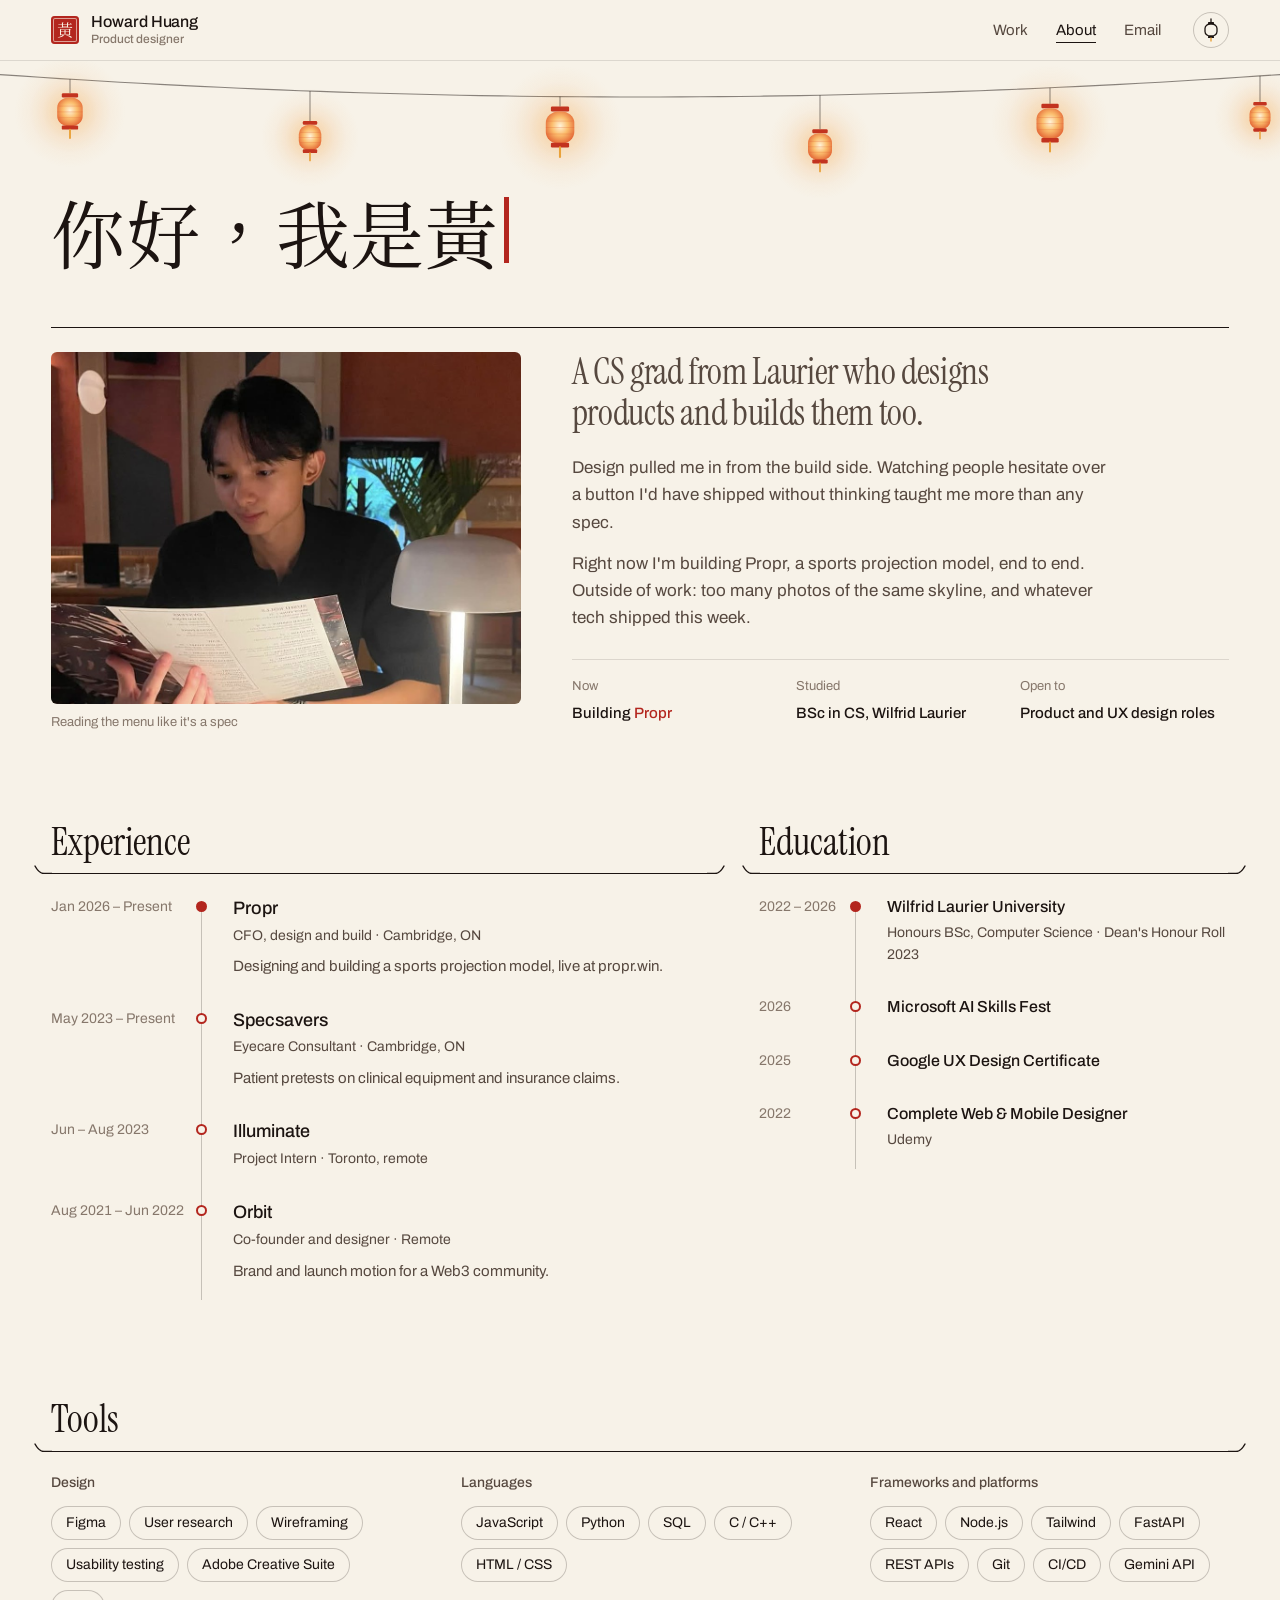
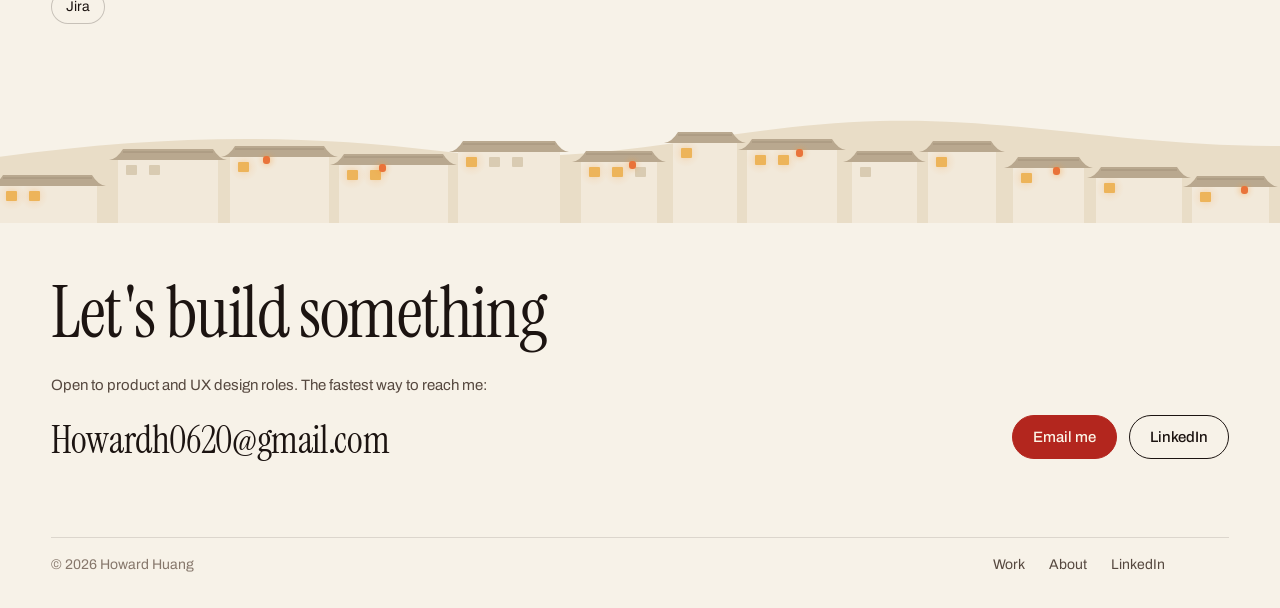
==== commit 6dec3466: "Propr card: logo cover with live demo on hover; light mode by default; About layout Co-Authored-By: " ====
--- a/about.html
+++ b/about.html
@@ -6,7 +6,7 @@
 <title>About — Howard Huang</title>
 <meta name="description" content="Howard Huang: product designer and CS grad from Wilfrid Laurier, currently building Propr, a sports projection model.">
 <meta name="theme-color" content="#F7F2E8">
-<script>try{var t=localStorage.getItem('theme');if(t==='night'||(!t&&matchMedia('(prefers-color-scheme: dark)').matches))document.documentElement.setAttribute('data-theme','night')}catch(e){}</script>
+<script>try{var t=localStorage.getItem('theme');if(t==='night')document.documentElement.setAttribute('data-theme','night')}catch(e){}</script>
 <meta property="og:type" content="website">
 <meta property="og:site_name" content="Howard Huang">
 <meta property="og:title" content="About — Howard Huang">
--- a/assets/paper.css
+++ b/assets/paper.css
@@ -835,3 +835,7 @@
 .cs-prose b{ font-weight:500; color:var(--ink); }
 .cs-prose .cs-pin, .cs-decp .cs-pin{ display:inline-grid; vertical-align:2px; margin:0 2px; min-width:26px; height:19px; font-size:10px; border-radius:4px; }
 .cs-decp{ margin:0 !important; font-size:14px; line-height:1.55; color:var(--ink-2); }
+.case .cover-propr img{ padding:0 30%; }
+.ab2-txt .lede{ max-width:30ch; }
+.case .cover-propr img{ object-fit:contain !important; padding:0 22% !important; }
+.case .cover-propr img{ padding:0 14% !important; }
